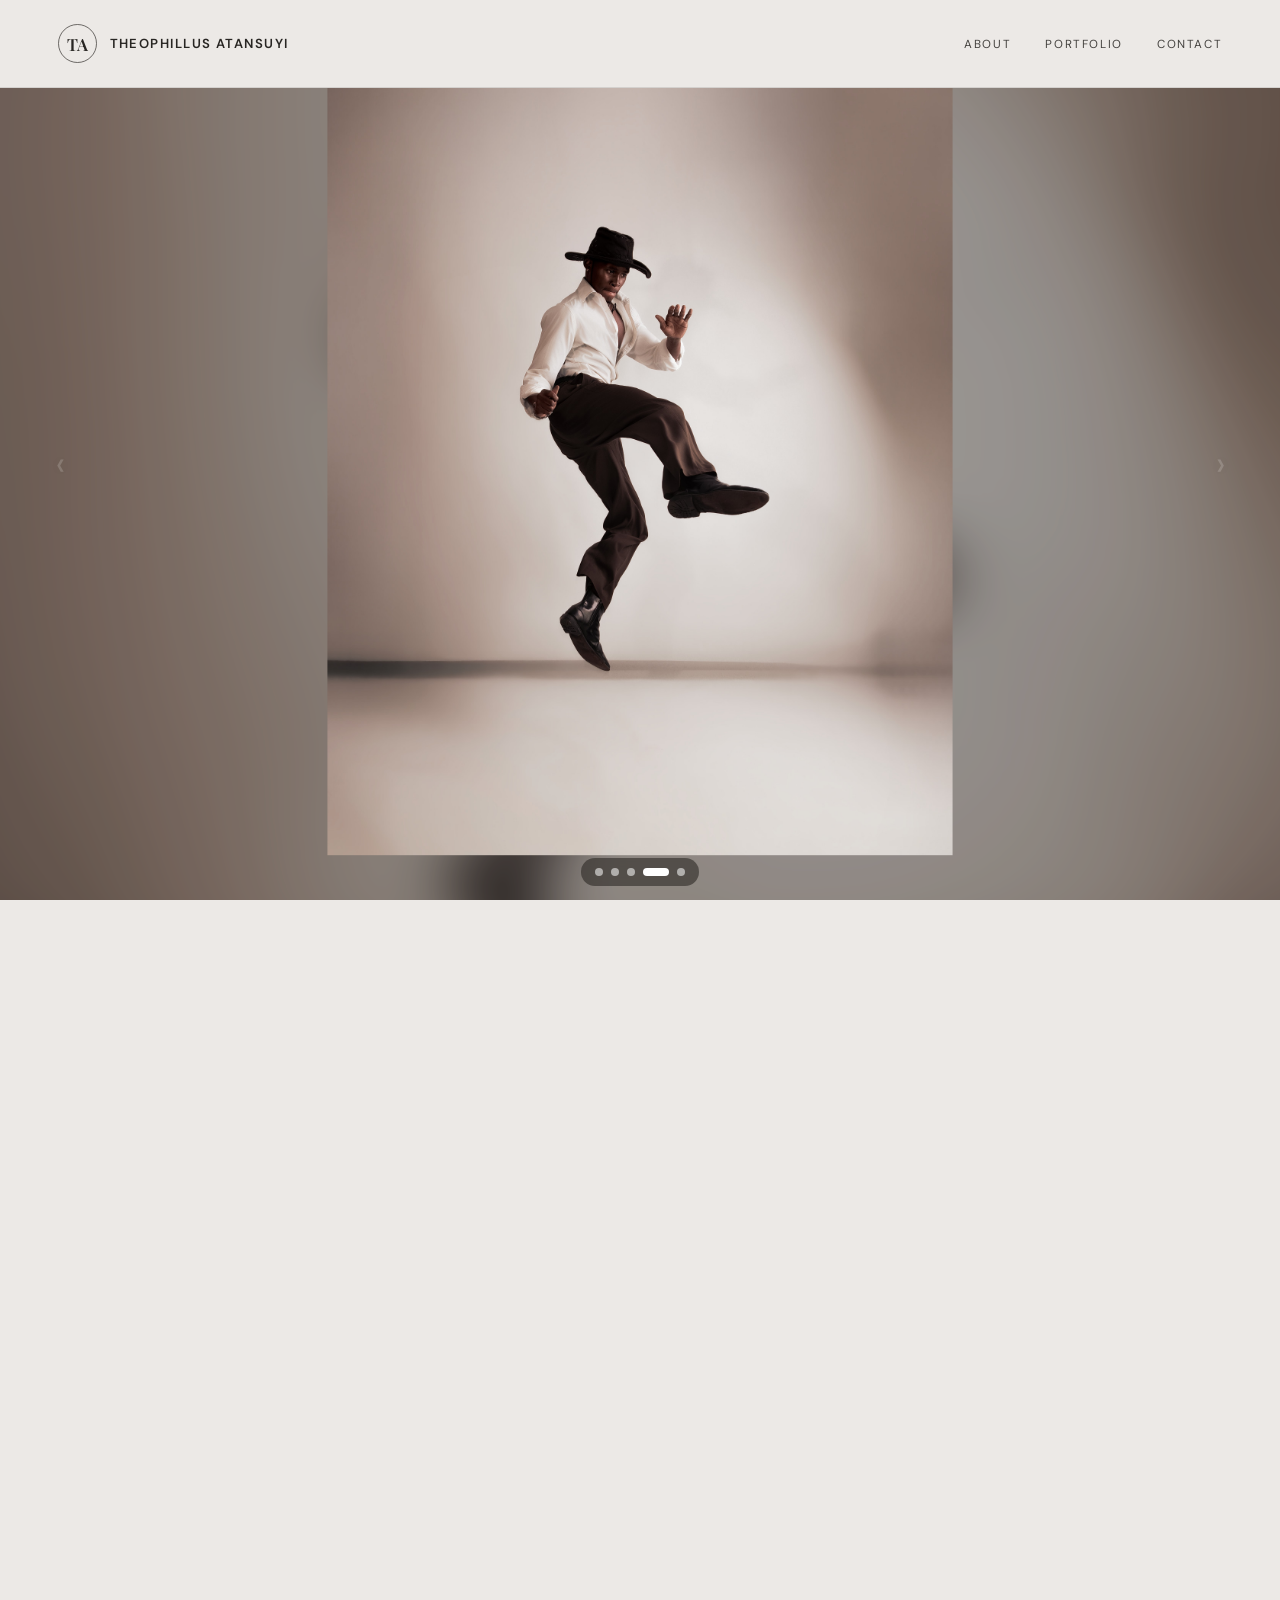
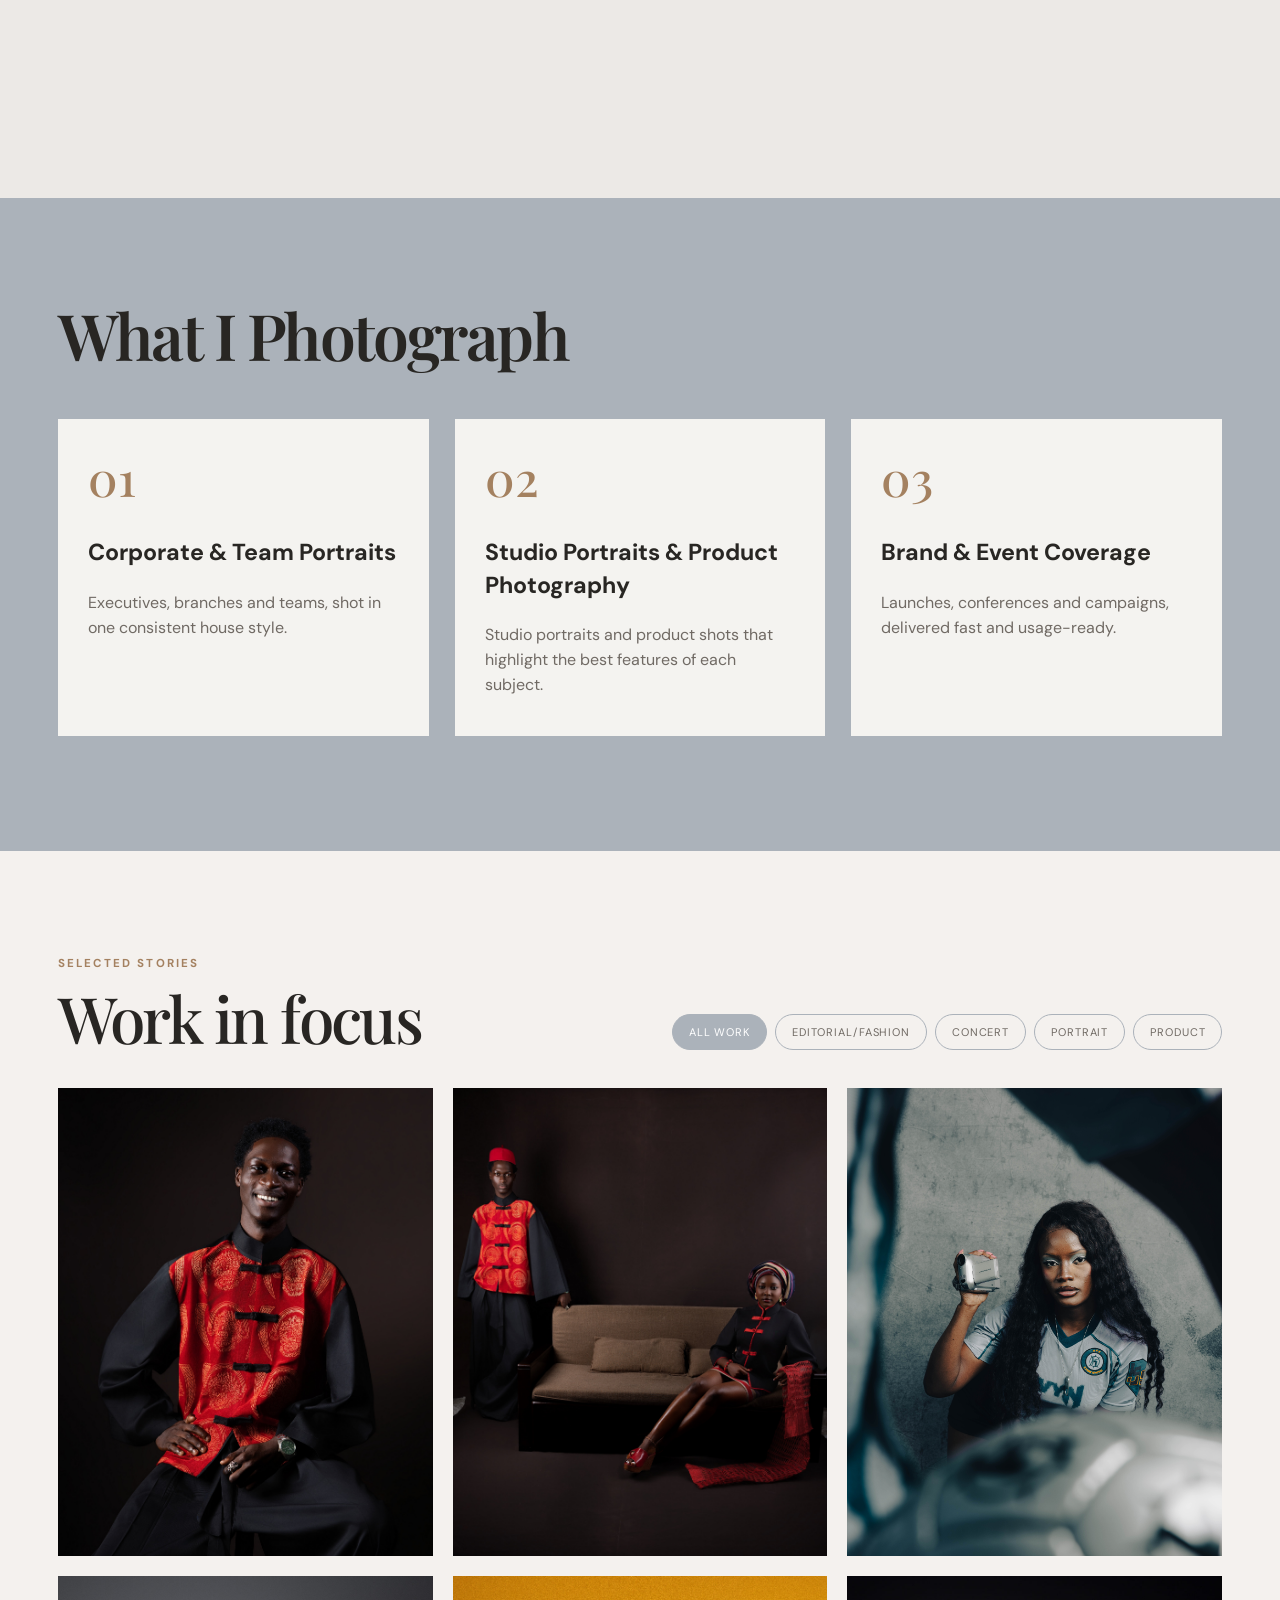
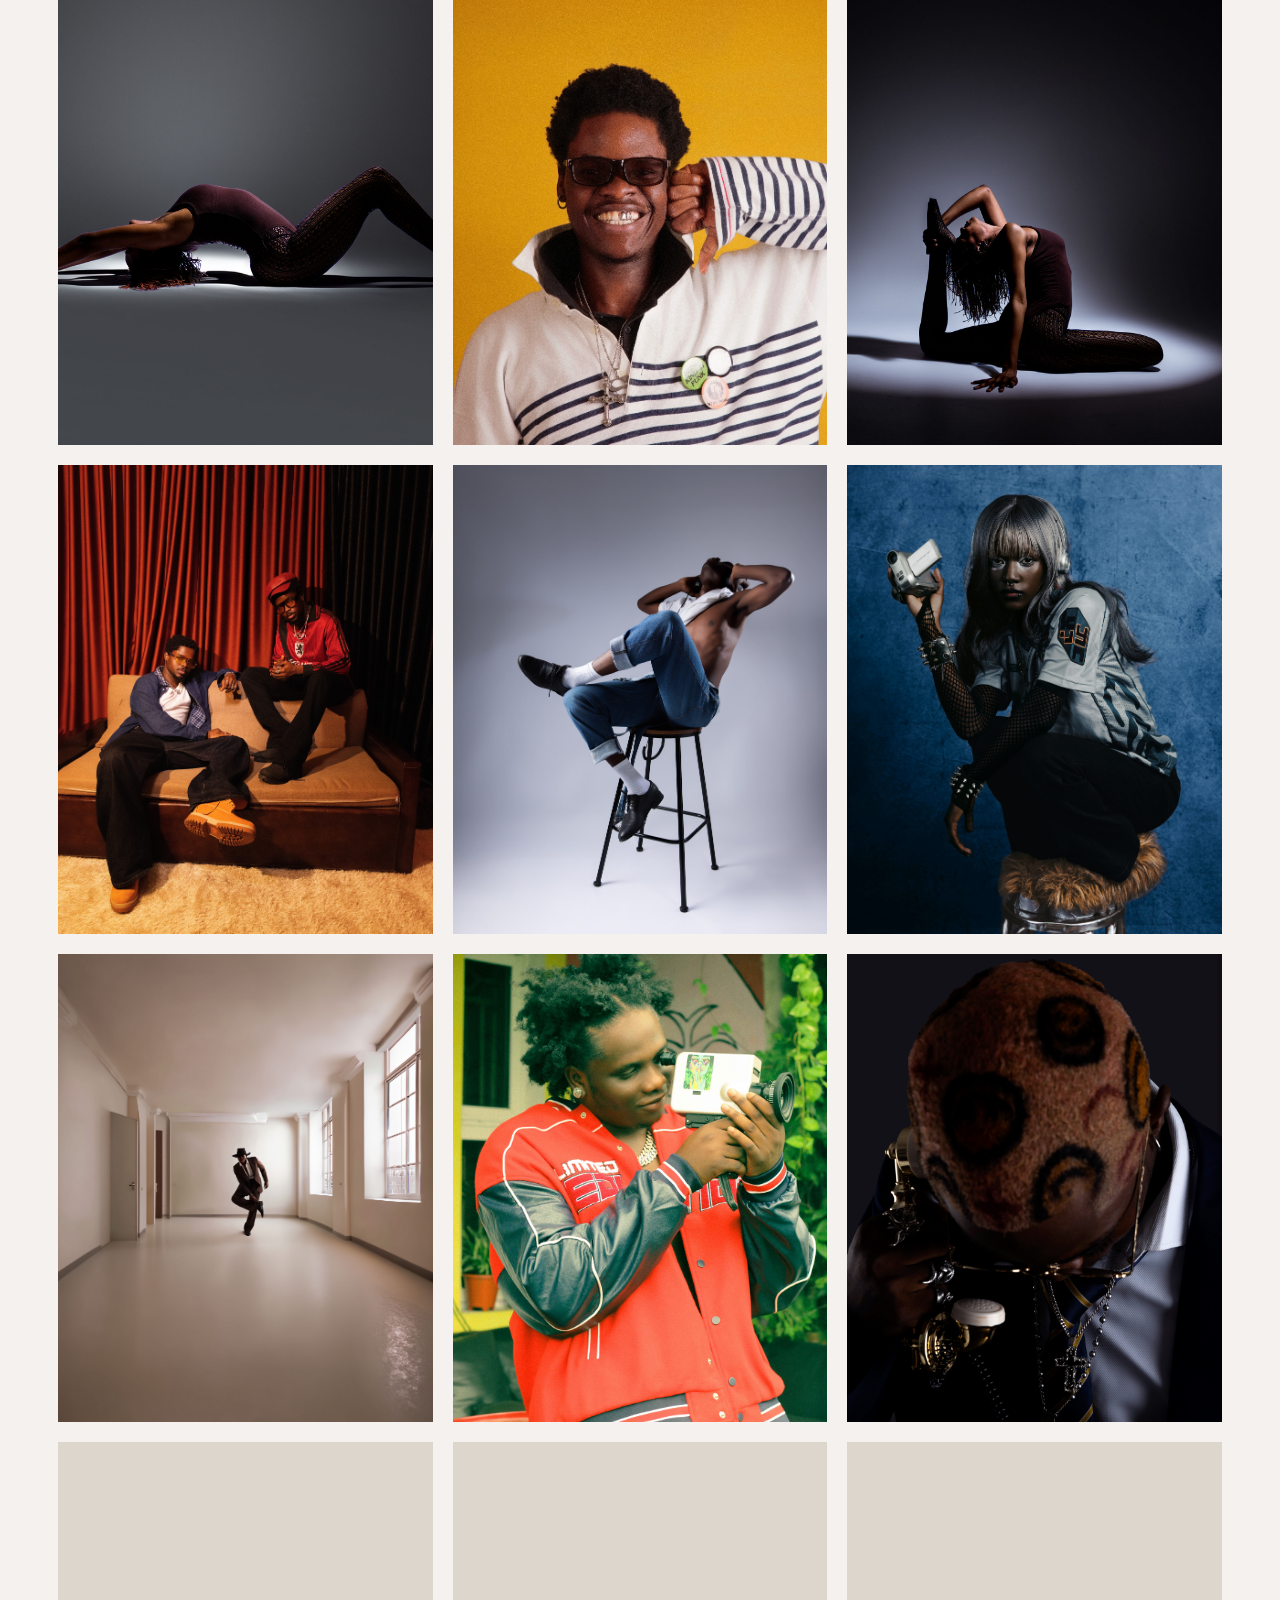
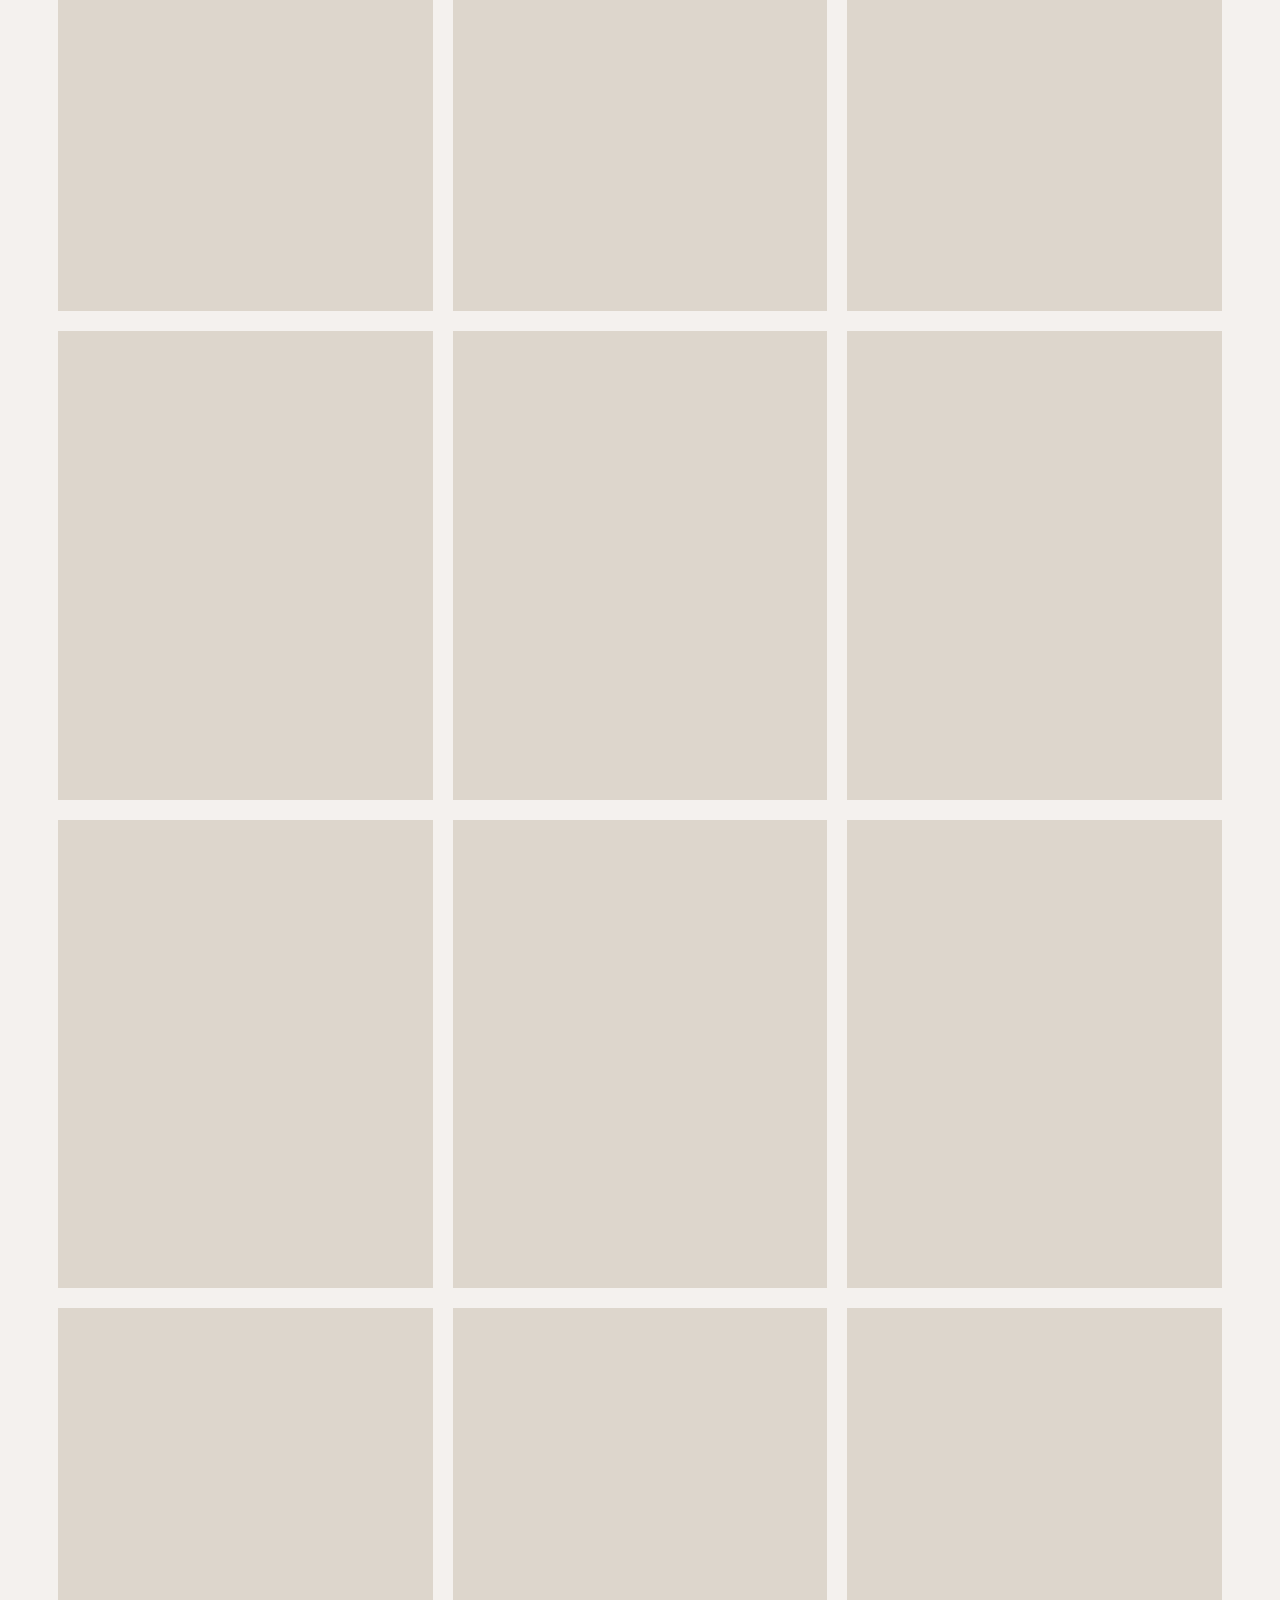
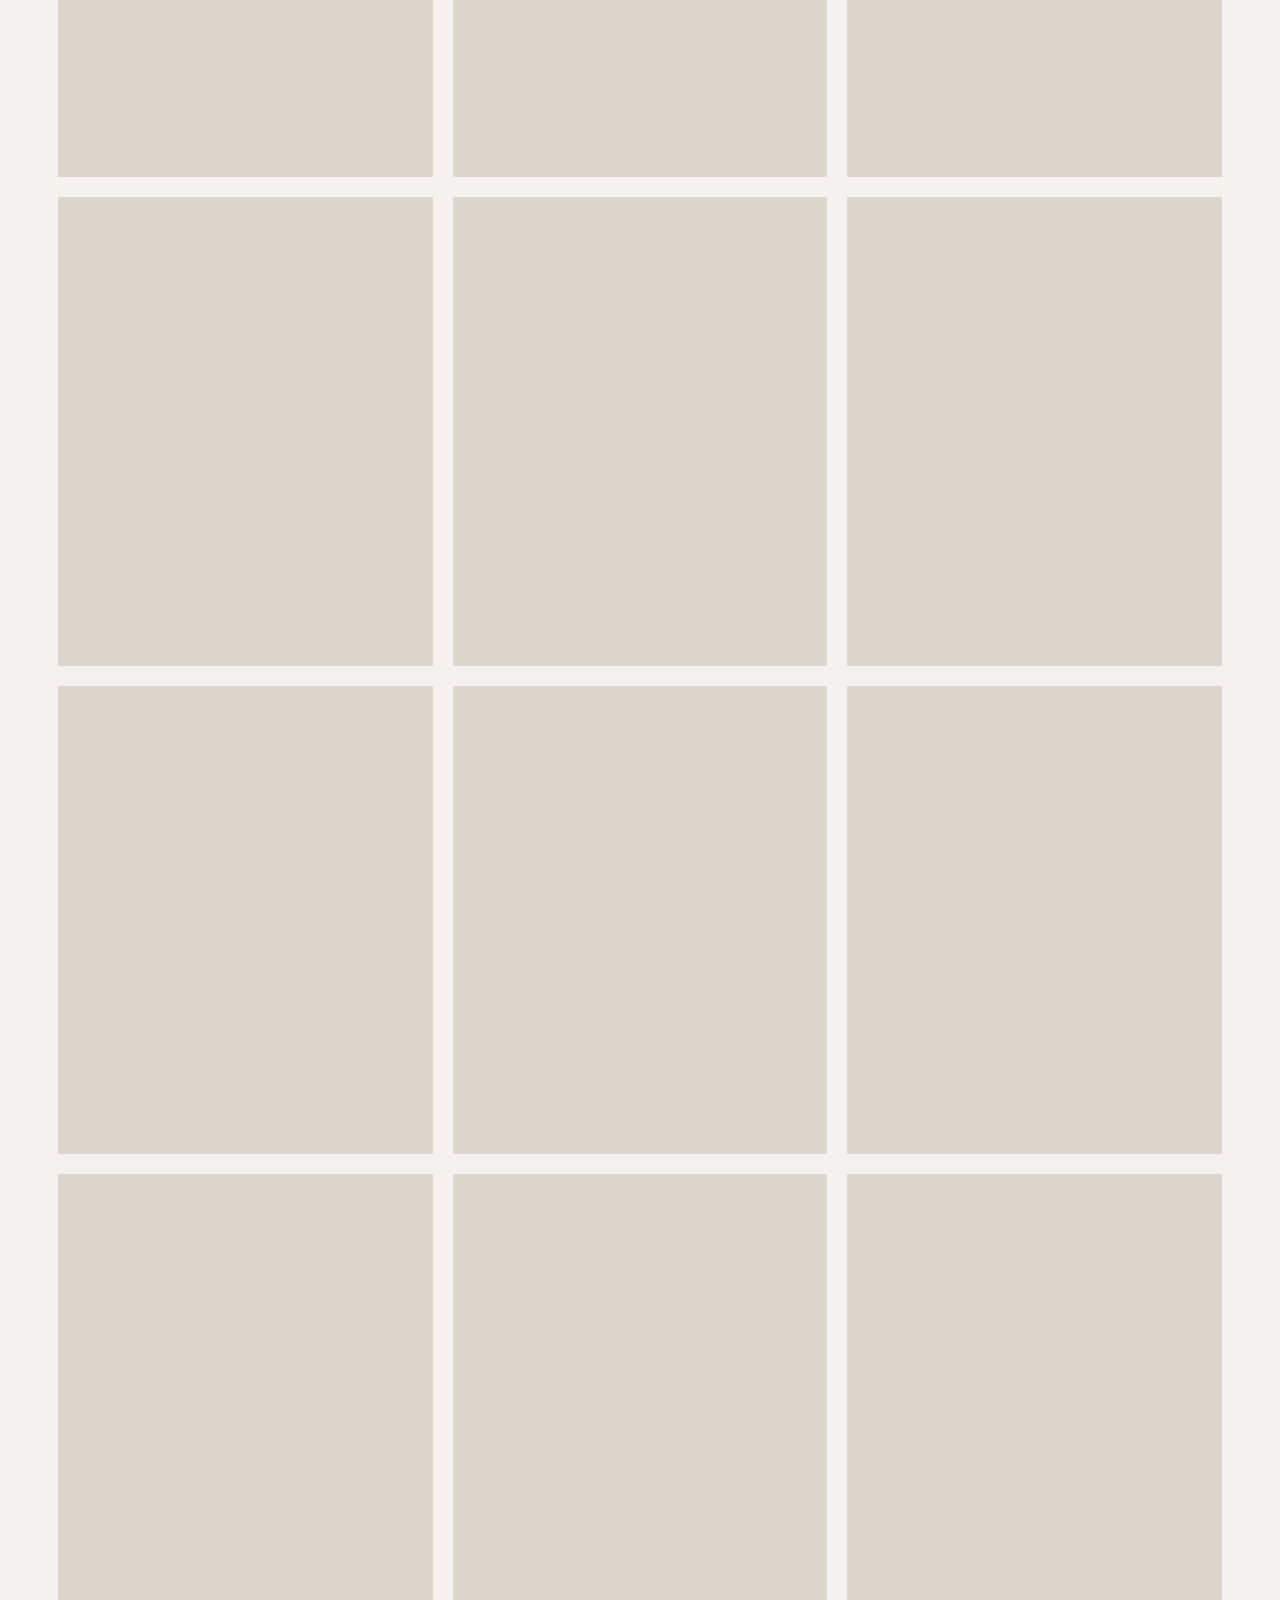
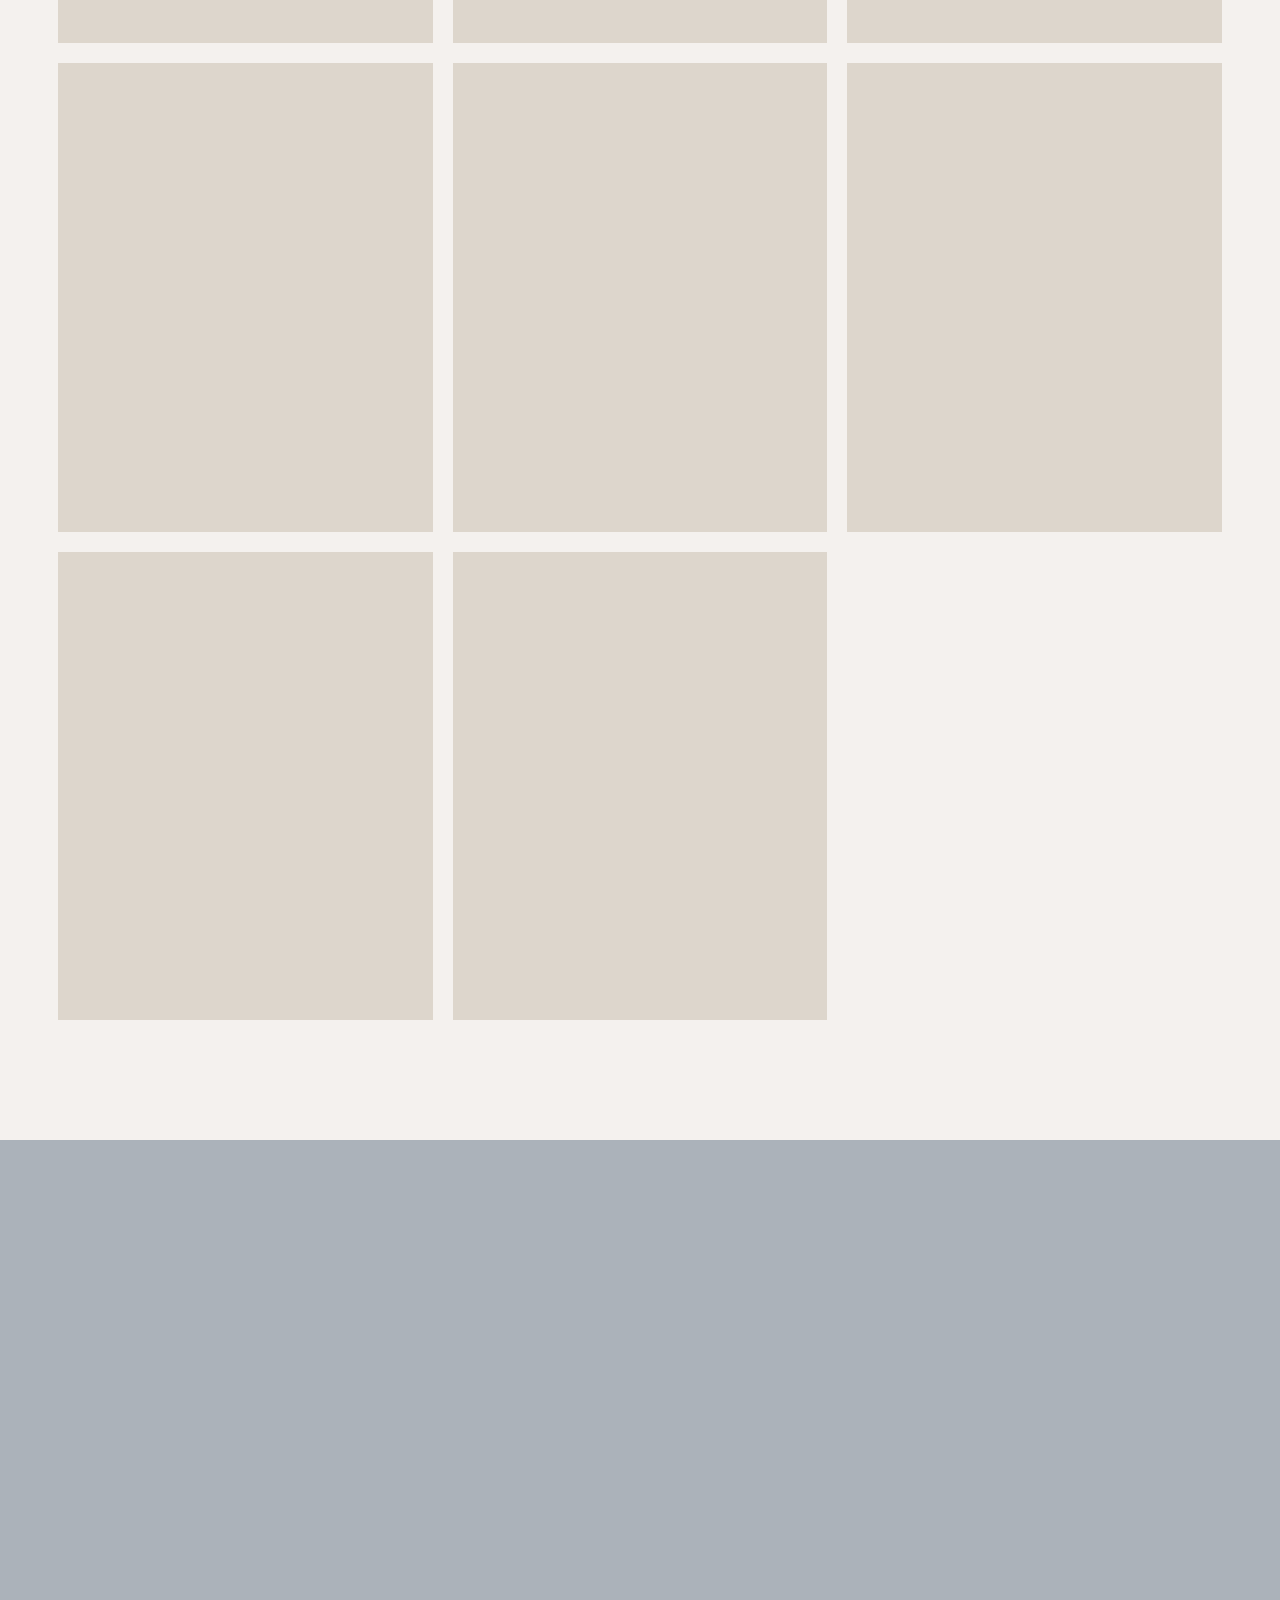
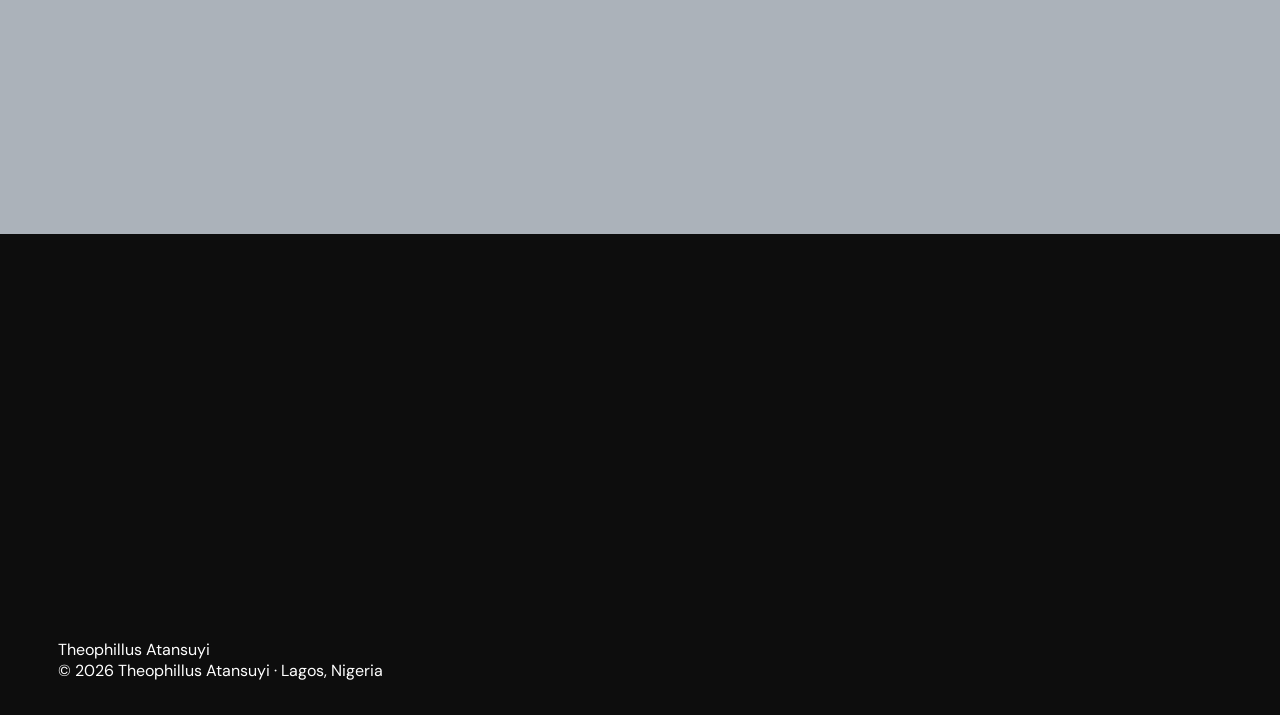
==== index.html @ 1bb4eaa0 "Fix editorial8 extension case" ====
<!doctype html>

<html lang="en">

<head>
  <meta charset="utf-8">
  <meta name="viewport" content="width=device-width, initial-scale=1">
  <meta name="theme-color" content="#ece9e6">
  <meta
    name="description"
    content="Portrait, editorial and commercial photography by Theophillus Atansuyi, based in Lagos, Nigeria."
  >

  <title>Theophillus Atansuyi — Photographer & Visual Storyteller</title>

  <link rel="preload" as="image" href="./images/profile2.jpeg" fetchpriority="high">

  <link rel="preconnect" href="https://fonts.googleapis.com">
  <link rel="preconnect" href="https://fonts.gstatic.com" crossorigin>

  <link
    href="https://fonts.googleapis.com/css2?family=DM+Sans:wght@400;500;600;700&family=Playfair+Display:ital,wght@0,500;0,600;0,700;1,500;1,600&display=swap"
    rel="stylesheet"
  >

  <style>
    :root {
      --paper: #ece9e6;
      --paper-2: #f4f1ee;
      --ink: #282623;
      --muted: #706a64;
      --taupe: #a48160;
      --slate: #abb2ba;
      --slate-soft: #d9dce0;
      --line: #d3cbc3;
      --white: #fffdfa;
      --serif: 'Playfair Display', Georgia, serif;
      --sans: 'DM Sans', Arial, sans-serif;
      --wide: 1320px;
      --ease: cubic-bezier(0.2, 0.7, 0.2, 1);
      --dots-space: 58px;
    }

    * {
      box-sizing: border-box;
    }

    html {
      scroll-behavior: smooth;
      scroll-padding-top: 88px;
      overflow-x: hidden;
    }

    body {
      margin: 0;
      background: var(--paper);
      color: var(--ink);
      font-family: var(--sans);
      -webkit-font-smoothing: antialiased;
      overflow-x: hidden;
      width: 100%;
      max-width: 100%;
    }

    main,
    header,
    footer,
    section {
      max-width: 100%;
    }

    body.modal-open {
      overflow: hidden;
    }

    ::selection {
      background: var(--slate);
      color: var(--ink);
    }

    a {
      color: inherit;
      text-decoration: none;
    }

    button {
      font: inherit;
    }

    .wrap {
      width: min(var(--wide), calc(100% - 9vw));
      max-width: 100%;
      margin: auto;
    }

    .eyebrow {
      font-size: 0.72rem;
      letter-spacing: 0.19em;
      text-transform: uppercase;
      font-weight: 700;
      color: var(--taupe);
    }

    /* =========================================================
       SCROLL PROGRESS BAR
    ========================================================= */

    .progress {
      position: fixed;
      top: 0;
      left: 0;
      height: 3px;
      width: 100%;
      background: linear-gradient(90deg, var(--taupe), var(--slate));
      transform: scaleX(0);
      transform-origin: left;
      z-index: 30;
      pointer-events: none;
    }

    /* =========================================================
       HEADER
    ========================================================= */

    .topbar {
      height: 88px;
      display: flex;
      align-items: center;
      justify-content: space-between;
      border-bottom: 1px solid rgba(40, 38, 35, 0.12);
      position: fixed;
      z-index: 20;
      top: 0;
      left: 0;
      width: 100%;
      padding: 0 4.5vw;
      color: var(--ink);
      background: rgba(236, 233, 230, 0.97);
      backdrop-filter: blur(12px);
      animation: dropIn 0.9s var(--ease) backwards;
      transition: box-shadow 0.35s;
    }

    .topbar.scrolled {
      box-shadow: 0 8px 30px rgba(40, 38, 35, 0.08);
    }

    @keyframes dropIn {
      from {
        transform: translateY(-100%);
        opacity: 0;
      }
    }

    .brand {
      display: flex;
      align-items: center;
      gap: 13px;
      font-size: 0.82rem;
      letter-spacing: 0.11em;
      text-transform: uppercase;
      font-weight: 600;
    }

    .brand-mark {
      height: 39px;
      width: 39px;
      border: 1px solid rgba(40, 38, 35, 0.65);
      border-radius: 50%;
      display: grid;
      place-items: center;
      font-family: var(--serif);
      font-size: 1.05rem;
      letter-spacing: -0.05em;
      transition:
        background 0.3s,
        color 0.3s,
        transform 0.5s var(--ease);
    }

    .brand:hover .brand-mark {
      background: var(--ink);
      color: var(--paper);
      transform: rotate(360deg);
    }

    .nav {
      display: flex;
      gap: 34px;
      align-items: center;
      font-size: 0.73rem;
      letter-spacing: 0.14em;
      text-transform: uppercase;
    }

    .nav a {
      opacity: 0.86;
      transition: opacity 0.2s;
      position: relative;
    }

    .nav a::after {
      content: "";
      position: absolute;
      left: 0;
      right: 0;
      bottom: -6px;
      height: 1px;
      background: var(--taupe);
      transform: scaleX(0);
      transform-origin: left;
      transition: transform 0.35s var(--ease);
    }

    .nav a:hover {
      opacity: 1;
    }

    .nav a:hover::after {
      transform: scaleX(1);
    }

    .menu {
      display: none;
      background: none;
      border: 0;
      color: inherit;
      font-size: 1.5rem;
      cursor: pointer;
    }

    main {
      padding-top: 88px;
    }

    /* =========================================================
       HERO / SLIDESHOW
    ========================================================= */

    .hero {
      height: calc(100svh - 88px);
      min-height: 440px;
      position: relative;
      color: var(--ink);
      background: #262220;
      display: flex;
      flex-direction: column;
      overflow: hidden;
      animation: heroIn 1.4s ease backwards;
    }

    @keyframes heroIn {
      from {
        opacity: 0;
      }
    }

    .slides {
      position: relative;
      flex: 1;
      min-height: 0;
      background: #262220;
      overflow: hidden;
    }

    .slide {
      position: absolute;
      inset: 0;
      opacity: 0;
      visibility: hidden;
      transition:
        opacity 0.85s ease,
        visibility 0.85s ease;
      overflow: hidden;
      background: #262220;
    }

    .slide::before {
      content: "";
      position: absolute;
      inset: -40px;
      background-image: var(--slide-background);
      background-size: cover;
      background-position: center;
      filter: blur(30px) saturate(1.1);
      transform: scale(1.12);
      opacity: 0.7;
      z-index: 0;
    }

    .slide::after {
      content: "";
      position: absolute;
      inset: 0;
      background: rgba(20, 17, 15, 0.12);
      z-index: 1;
      pointer-events: none;
    }

    .slide.is-active {
      opacity: 1;
      visibility: visible;
    }

    .slide img {
      position: absolute;
      z-index: 2;
      top: 0;
      left: 0;
      width: 100%;
      height: calc(100% - var(--dots-space));
      object-fit: contain;
      object-position: center;
      display: block;
      transform: scale(1);
      transition: transform 8s ease-out;
    }

    .slide.is-active img {
      transform: scale(1.035);
    }

    /* =========================================================
       SLIDESHOW CONTROLS
    ========================================================= */

    .slider-controls {
      position: absolute;
      inset: 0;
      height: auto;
      flex: auto;
      display: block;
      background: transparent;
      border: 0;
      pointer-events: none;
      z-index: 5;
    }

    .slider-arrow {
      position: absolute;
      top: calc(50% - (var(--dots-space) / 2));
      transform: translateY(-50%);
      width: 56px;
      height: 56px;
      border: 0;
      border-radius: 50%;
      background: transparent;
      color: #fff;
      font-size: 2.2rem;
      line-height: 1;
      display: grid;
      place-items: center;
      cursor: pointer;
      pointer-events: auto;
      opacity: 0.16;
      text-shadow: 0 0 14px rgba(0, 0, 0, 0.45);
      transition:
        opacity 0.3s,
        background 0.3s,
        transform 0.3s;
    }

    .hero:hover .slider-arrow {
      opacity: 0.3;
    }

    .slider-arrow:hover,
    .slider-arrow:focus-visible {
      opacity: 0.95;
      background: rgba(35, 31, 29, 0.28);
    }

    .slider-arrow:active {
      transform: translateY(-50%) scale(0.92);
    }

    .slider-arrow[data-direction="prev"] {
      left: clamp(10px, 2.5vw, 36px);
    }

    .slider-arrow[data-direction="next"] {
      right: clamp(10px, 2.5vw, 36px);
    }

    @media (hover: none) {
      .slider-arrow {
        opacity: 0.22;
      }
    }

    .slide-dots {
      position: absolute;
      left: 50%;
      bottom: 14px;
      transform: translateX(-50%);
      display: flex;
      align-items: center;
      gap: 8px;
      pointer-events: auto;
      padding: 10px 14px;
      border-radius: 99px;
      background: rgba(35, 31, 29, 0.55);
      backdrop-filter: blur(6px);
    }

    .slide-dot {
      width: 8px;
      height: 8px;
      border: 0;
      border-radius: 50%;
      padding: 0;
      background: rgba(255, 255, 255, 0.55);
      cursor: pointer;
      transition:
        width 0.35s var(--ease),
        background 0.25s;
    }

    .slide-dot:hover {
      background: rgba(255, 255, 255, 0.9);
    }

    .slide-dot[aria-current="true"] {
      width: 26px;
      border-radius: 9px;
      background: #fff;
    }

    .slide-count {
      display: none;
    }

    /* =========================================================
       BUTTONS
    ========================================================= */

    .button {
      display: inline-flex;
      align-items: center;
      gap: 22px;
      border: 1px solid currentColor;
      background: transparent;
      color: inherit;
      cursor: pointer;
      padding: 15px 20px;
      text-transform: uppercase;
      font-size: 0.7rem;
      letter-spacing: 0.16em;
      transition:
        background 0.25s,
        color 0.25s,
        gap 0.35s var(--ease);
    }

    .button.solid {
      background: var(--white);
      color: var(--ink);
      border-color: var(--ink);
      font-weight: 700;
      letter-spacing: 0.2em;
      gap: 0;
      padding: 20px 56px;
    }

    .button.solid:hover {
      background: var(--slate);
      color: var(--white);
      border-color: var(--ink);
    }

    /* =========================================================
       ABOUT
    ========================================================= */

    .intro {
      padding: 110px 0 120px;
      display: grid;
      grid-template-columns: minmax(0, 1fr) minmax(0, 1fr);
      gap: clamp(40px, 9vw, 150px);
      align-items: center;
    }

    .intro > div:first-child img {
      display: block;
      width: 100%;
      aspect-ratio: 19 / 20;
      object-fit: cover;
      object-position: center 25%;
    }

    .intro-copy {
      padding: 0;
    }

    .intro .intro-title {
      font: 500 clamp(3rem, 5vw, 4.5rem) / 1 var(--serif);
      letter-spacing: -0.035em;
      margin: 0 0 clamp(40px, 6vw, 80px);
    }

    .intro .intro-title span {
      display: block;
      font-size: 0.52em;
      letter-spacing: -0.02em;
      margin-top: 0.25em;
    }

    .intro-copy p {
      font-size: 1rem;
      line-height: 1.95;
      color: #4a4642;
      margin: 0 0 30px;
      max-width: 620px;
    }

    .intro .button.solid {
      margin-top: 28px;
    }

    /* =========================================================
       WHAT I PHOTOGRAPH
    ========================================================= */

    .what-band {
      background: var(--slate);
      padding: 105px 0 115px;
    }

    .what h2 {
      font: 600 clamp(2.8rem, 5vw, 4.4rem) / 1 var(--serif);
      letter-spacing: -0.04em;
      margin: 0 0 52px;
    }

    .service-cards {
      display: grid;
      grid-template-columns: repeat(3, 1fr);
      gap: 26px;
    }

    .service-card {
      background: #f4f3f0;
      padding: 34px 30px 38px;
      min-height: 300px;
      position: relative;
      overflow: hidden;
      transition:
        box-shadow 0.4s,
        opacity 0.9s ease,
        transform 0.9s var(--ease);
    }

    .service-card::after {
      content: "";
      position: absolute;
      left: 0;
      right: 0;
      bottom: 0;
      height: 3px;
      background: var(--slate);
      transform: scaleX(0);
      transform-origin: left;
      transition: transform 0.5s var(--ease);
    }

    .service-card:hover::after {
      transform: scaleX(1);
    }

    .service-card.settled:hover {
      transform: translateY(-8px);
      box-shadow: 0 22px 40px rgba(40, 38, 35, 0.14);
    }

    .service-card .number {
      font: 500 3rem / 1 var(--serif);
      color: var(--taupe);
      display: inline-block;
      transform: translateX(-16px);
      opacity: 0;
      transition:
        transform 0.8s var(--ease) 0.25s,
        opacity 0.8s ease 0.25s;
    }

    .service-card.in .number {
      transform: none;
      opacity: 1;
    }

    .service-card h3 {
      font-size: 1.45rem;
      line-height: 1.4;
      margin: 34px 0 22px;
    }

    .service-card p {
      font-size: 1rem;
      line-height: 1.55;
      color: var(--muted);
      margin: 0;
    }

    /* =========================================================
       PORTFOLIO
    ========================================================= */

    .portfolio {
      padding: 105px 0 120px;
      background: var(--paper-2);
    }

    .section-head {
      display: flex;
      align-items: end;
      justify-content: space-between;
      margin-bottom: 38px;
    }

    .section-head h2 {
      font: 500 clamp(2.6rem, 5vw, 5rem) / 1 var(--serif);
      letter-spacing: -0.04em;
      margin: 15px 0 0;
    }

    .filters {
      display: flex;
      gap: 8px;
      flex-wrap: wrap;
      justify-content: flex-end;
    }

    .filter {
      border: 1px solid var(--slate);
      background: transparent;
      color: var(--muted);
      border-radius: 99px;
      padding: 10px 16px;
      font-size: 0.69rem;
      letter-spacing: 0.08em;
      text-transform: uppercase;
      cursor: pointer;
      transition: 0.2s;
    }

    .filter:hover,
    .filter.active {
      background: var(--slate);
      border-color: var(--slate);
      color: white;
    }

    /* 3-column masonry wall */

    .gallery {
      display: grid;
      grid-template-columns: repeat(3, 1fr);
      gap: 20px;
    }

    .gallery-item {
      position: relative;
      display: block;
      overflow: hidden;
      background: #ddd6cc;
      cursor: pointer;
      aspect-ratio: 4 / 5;
    }

    .gallery-item img {
      position: absolute;
      inset: 0;
      width: 100%;
      height: 100%;
      object-fit: cover;
      object-position: center;
      display: block;
      background: #ddd6cc;
      transition: transform 0.7s var(--ease);
    }

    .gallery-item img.is-broken {
      display: none;
    }

    .gallery-item:hover img {
      transform: scale(1.04);
    }

    /* Hover overlay */

    .gallery-item__overlay {
      position: absolute;
      inset: 0;
      display: grid;
      place-items: center;
      background: rgba(20, 17, 15, 0.5);
      color: #fff;
      font-size: 0.7rem;
      letter-spacing: 0.22em;
      text-transform: uppercase;
      font-weight: 600;
      text-align: center;
      padding: 20px;
      opacity: 0;
      transition: opacity 0.35s var(--ease);
      pointer-events: none;
      z-index: 2;
    }

    .gallery-item__overlay span {
      display: inline-flex;
      align-items: center;
      gap: 12px;
      padding: 14px 24px;
      border: 1px solid rgba(255, 255, 255, 0.8);
      border-radius: 99px;
      backdrop-filter: blur(6px);
      background: rgba(255, 255, 255, 0.08);
      line-height: 1;
    }

    .gallery-item__overlay svg {
      width: 15px;
      height: 15px;
      flex: none;
    }

    .gallery-item:hover .gallery-item__overlay,
    .gallery-item:focus-visible .gallery-item__overlay {
      opacity: 1;
    }

    /* =========================================================
       LIGHTBOX
    ========================================================= */

    .lightbox {
      position: fixed;
      inset: 0;
      z-index: 200;
      background: rgba(12, 10, 9, 0.96);
      display: flex;
      align-items: center;
      justify-content: center;
      padding: 40px 20px;
      opacity: 0;
      visibility: hidden;
      transition:
        opacity 0.3s ease,
        visibility 0.3s;
    }

    .lightbox.open {
      opacity: 1;
      visibility: visible;
    }

    .lightbox__stage {
      position: relative;
      width: 100%;
      height: 100%;
      display: flex;
      align-items: center;
      justify-content: center;
    }

    .lightbox__img {
      max-width: min(1100px, 100%);
      max-height: 100%;
      width: auto;
      height: auto;
      object-fit: contain;
      display: block;
      box-shadow: 0 20px 60px rgba(0, 0, 0, 0.5);
      transform: scale(0.98);
      opacity: 0.001;
      transition:
        opacity 0.35s ease,
        transform 0.45s var(--ease);
      user-select: none;
      -webkit-user-drag: none;
    }

    .lightbox.open .lightbox__img.is-loaded {
      opacity: 1;
      transform: scale(1);
    }

    .lightbox__close {
      position: absolute;
      top: 22px;
      right: 22px;
      width: 44px;
      height: 44px;
      border: 0;
      background: transparent;
      color: #fff;
      display: grid;
      place-items: center;
      cursor: pointer;
      opacity: 0.7;
      transition: opacity 0.25s, transform 0.35s var(--ease);
      z-index: 3;
    }

    .lightbox__close:hover,
    .lightbox__close:focus-visible {
      opacity: 1;
      transform: rotate(90deg);
    }

    .lightbox__close svg {
      width: 26px;
      height: 26px;
    }

    .lightbox__nav {
      position: absolute;
      top: 50%;
      transform: translateY(-50%);
      width: 56px;
      height: 56px;
      border: 0;
      background: transparent;
      color: #fff;
      display: grid;
      place-items: center;
      cursor: pointer;
      opacity: 0.65;
      transition: opacity 0.25s, transform 0.35s var(--ease);
      z-index: 3;
    }

    .lightbox__nav:hover,
    .lightbox__nav:focus-visible {
      opacity: 1;
    }

    .lightbox__nav[data-nav="prev"] {
      left: clamp(8px, 3vw, 40px);
    }

    .lightbox__nav[data-nav="next"] {
      right: clamp(8px, 3vw, 40px);
    }

    .lightbox__nav svg {
      width: 40px;
      height: 40px;
      stroke-width: 1;
    }

    .lightbox__counter {
      position: absolute;
      bottom: 22px;
      left: 50%;
      transform: translateX(-50%);
      color: rgba(255, 255, 255, 0.75);
      font-size: 0.72rem;
      letter-spacing: 0.22em;
      text-transform: uppercase;
      font-weight: 500;
      pointer-events: none;
    }

    /* =========================================================
       STATEMENT
    ========================================================= */

    .statement {
      padding: 150px 0;
      text-align: center;
      background: var(--slate);
      color: var(--ink);
      overflow: hidden;
    }

    .statement .eyebrow {
      color: #3c434b;
    }

    .statement blockquote {
      font: 500 clamp(2.3rem, 5.5vw, 5.4rem) / 1.12 var(--serif);
      font-style: italic;
      letter-spacing: -0.035em;
      margin: 25px auto 24px;
      max-width: 970px;
    }

    .statement blockquote .w {
      display: inline-block;
      opacity: 0;
      transform: translateY(26px);
      transition:
        opacity 0.7s ease,
        transform 0.8s var(--ease);
      transition-delay: var(--wd, 0s);
    }

    .statement blockquote.in .w {
      opacity: 1;
      transform: none;
    }

    .statement .byline {
      font-size: 0.7rem;
      letter-spacing: 0.16em;
      text-transform: uppercase;
      color: #3c434b;
    }

    /* =========================================================
       PROCESS
    ========================================================= */

    .process {
      padding: 130px 0 145px;
    }

    .process h2 {
      font: 600 clamp(2.6rem, 5vw, 4.7rem) / 1 var(--serif);
      letter-spacing: -0.04em;
      margin: 0 0 75px;
    }

    .steps {
      display: grid;
      grid-template-columns: repeat(4, 1fr);
      gap: 28px;
    }

    .step {
      position: relative;
    }

    .step:not(:last-child)::after {
      content: "";
      position: absolute;
      height: 1px;
      background: var(--line);
      top: 57px;
      left: 139px;
      right: -20px;
      transform: scaleX(0);
      transform-origin: left;
      transition: transform 1s var(--ease) 0.5s;
    }

    .step.in:not(:last-child)::after {
      transform: scaleX(1);
    }

    .step-number {
      width: 94px;
      height: 94px;
      border-radius: 50%;
      background: var(--taupe);
      display: grid;
      place-items: center;
      color: white;
      font: 600 2rem var(--serif);
      margin-bottom: 25px;
      transform: scale(0.5);
      transition: transform 0.8s var(--ease) 0.2s;
    }

    .step.in .step-number {
      transform: scale(1);
    }

    .step h3 {
      font-size: 1.25rem;
      margin: 0 0 11px;
    }

    .step p {
      color: var(--muted);
      line-height: 1.65;
      font-size: 0.95rem;
      max-width: 250px;
      margin: 0;
    }

    /* =========================================================
       FOOTER
    ========================================================= */

    .site-footer {
      background: #0d0d0d;
      color: #fff;
      padding: 100px 0 34px;
    }

    .footer-top {
      display: grid;
      grid-template-columns: 1.1fr 0.9fr;
      gap: clamp(40px, 8vw, 120px);
      align-items: end;
      padding-bottom: 72px;
    }

    .footer-cta h2 {
      font: 600 clamp(2.6rem, 5vw, 4.4rem) / 1.05 var(--serif);
      letter-spacing: -0.04em;
      margin: 0 0 18px;
      color: #fff;
    }

    .footer-cta p {
      font-size: 1.05rem;
      line-height: 1.7;
      color: rgba(255, 255, 255, 0.72);
      max-width: 440px;
      margin: 0 0 34px;
    }

    .footer-reach h3 {
      font-size: 0.72rem;
      letter-spacing: 0.19em;
      text-transform: uppercase;
      font-weight: 700;
      color: rgba(255, 255, 255, 0.6);
      margin: 0 0 20px;
    }

    .social-links {
      display: flex;
      flex-wrap: wrap;
      gap: 12px;
    }

    .social {
      display: inline-flex;
      align-items: center;
      gap: 12px;
      padding: 14px 22px 14px 16px;
      border: 1px solid rgba(255, 255, 255, 0.35);
      border-radius: 99px;
      background: transparent;
      color: #fff;
      font-size: 0.76rem;
      font-weight: 600;
      letter-spacing: 0.1em;
      text-transform: uppercase;
      cursor: pointer;
      transition:
        background 0.25s,
        color 0.25s,
        border-color 0.25s,
        transform 0.35s var(--ease);
    }

    .social svg {
      width: 20px;
      height: 20px;
      flex: none;
    }

    .social:hover,
    .social:focus-visible {
      background: #fff;
      border-color: #fff;
      color: #0d0d0d;
      transform: translateY(-4px);
    }

    /* =========================================================
       WHATSAPP QR CARD
       Sits on its own row below the social pills.
    ========================================================= */

    .qr-card {
      display: flex;
      align-items: center;
      gap: 16px;
      margin-top: 22px;
      padding: 14px 22px 14px 14px;
      border: 1px solid rgba(255, 255, 255, 0.28);
      border-radius: 16px;
      background: rgba(255, 255, 255, 0.04);
      color: #fff;
      width: fit-content;
      max-width: 100%;
      transition:
        background 0.25s,
        border-color 0.25s,
        transform 0.35s var(--ease);
    }

    .qr-card:hover {
      background: rgba(255, 255, 255, 0.09);
      border-color: rgba(255, 255, 255, 0.55);
      transform: translateY(-3px);
    }

    .qr-card img {
      display: block;
      width: 96px;
      height: 96px;
      flex: none;
      background: #fff;
      padding: 6px;
      border-radius: 8px;
      object-fit: contain;
    }

    .qr-card__copy {
      display: flex;
      flex-direction: column;
      gap: 4px;
      line-height: 1.3;
      min-width: 0;
    }

    .qr-card__copy strong {
      font-size: 0.82rem;
      letter-spacing: 0.08em;
      text-transform: uppercase;
      font-weight: 700;
      white-space: nowrap;
    }

    .qr-card__copy span {
      font-size: 0.78rem;
      color: rgba(255, 255, 255, 0.68);
      line-height: 1.4;
    }

    /* =========================================================
       CONTACT POP-UP
    ========================================================= */

    .modal {
      position: fixed;
      inset: 0;
      z-index: 100;
      display: grid;
      place-items: center;
      padding: 20px;
      visibility: hidden;
      opacity: 0;
      transition:
        opacity 0.35s ease,
        visibility 0.35s;
    }

    .modal.open {
      visibility: visible;
      opacity: 1;
    }

    .modal-card {
      position: relative;
      width: min(640px, 100%);
      max-height: calc(100svh - 40px);
      overflow-y: auto;
      background: #fff;
      border-radius: 22px;
      box-shadow: 0 30px 80px rgba(20, 17, 15, 0.35);
      transform: translateY(26px) scale(0.96);
      transition: transform 0.5s var(--ease);
    }

    .modal.open .modal-card {
      transform: none;
    }

    .modal-head {
      display: flex;
      align-items: flex-start;
      justify-content: space-between;
      gap: 20px;
      padding: 28px 30px 22px;
      border-bottom: 1px solid #ebe8e4;
    }

    .modal-head h2 {
      font: 600 1.6rem / 1.2 var(--serif);
      letter-spacing: -0.02em;
      margin: 0 0 6px;
    }

    .modal-head p {
      margin: 0;
      color: var(--muted);
      font-size: 0.98rem;
      line-height: 1.5;
    }

    .modal-close {
      flex: none;
      width: 36px;
      height: 36px;
      border: 0;
      border-radius: 50%;
      background: transparent;
      color: #7b838c;
      display: grid;
      place-items: center;
      cursor: pointer;
      transition:
        background 0.25s,
        color 0.25s,
        transform 0.4s var(--ease);
    }

    .modal-close:hover,
    .modal-close:focus-visible {
      background: var(--slate-soft);
      color: var(--ink);
      transform: rotate(90deg);
    }

    .modal-close svg {
      width: 20px;
      height: 20px;
    }

    .contact-form {
      padding: 26px 30px 28px;
      display: grid;
      gap: 20px;
    }

    .field-row {
      display: grid;
      grid-template-columns: 1fr 1fr;
      gap: 16px;
    }

    .field label {
      display: block;
      font-weight: 600;
      font-size: 0.92rem;
      margin-bottom: 10px;
    }

    .field input,
    .field select,
    .field textarea {
      width: 100%;
      font: inherit;
      font-size: 1rem;
      color: var(--ink);
      background: #fff;
      border: 1px solid #dcd8d3;
      border-radius: 14px;
      padding: 15px 18px;
      outline: 0;
      transition:
        border-color 0.2s,
        box-shadow 0.2s;
    }

    .field textarea {
      min-height: 130px;
      resize: vertical;
      line-height: 1.5;
    }

    .field select {
      appearance: none;
      padding-right: 46px;
      background-image: url("data:image/svg+xml,%3Csvg xmlns='http://www.w3.org/2000/svg' width='16' height='16' viewBox='0 0 24 24' fill='none' stroke='%23282623' stroke-width='2.4' stroke-linecap='round' stroke-linejoin='round'%3E%3Cpath d='m6 9 6 6 6-6'/%3E%3C/svg%3E");
      background-repeat: no-repeat;
      background-position: right 18px center;
    }

    .field input::placeholder,
    .field textarea::placeholder {
      color: #9aa1a9;
    }

    .field input:focus,
    .field select:focus,
    .field textarea:focus {
      border-color: var(--slate);
      box-shadow: 0 0 0 4px rgba(133, 131, 130, 0.16);
    }

    .send {
      width: 100%;
      display: flex;
      align-items: center;
      justify-content: center;
      gap: 12px;
      border: 0;
      border-radius: 14px;
      padding: 17px 20px;
      background: var(--slate);
      color: #fff;
      font-size: 1rem;
      font-weight: 600;
      cursor: pointer;
      transition:
        background 0.25s,
        transform 0.25s;
    }

    .send:hover {
      background: var(--ink);
    }

    .send:active {
      transform: scale(0.99);
    }

    .send:disabled {
      opacity: 0.7;
      cursor: progress;
    }

    .send svg {
      width: 19px;
      height: 19px;
    }

    .form-status {
      margin: -6px 0 0;
      font-size: 0.9rem;
      line-height: 1.5;
      color: #a3392f;
    }

    .form-status:empty {
      display: none;
    }

    .form-note {
      margin: 0;
      text-align: center;
      font-size: 0.85rem;
      color: #8a9098;
    }

    .honey {
      position: absolute;
      left: -9999px;
      width: 0;
      height: 0;
      overflow: hidden;
      opacity: 0;
    }

    .modal-success {
      display: none;
      padding: 54px 30px 48px;
      text-align: center;
    }

    .modal.sent .contact-form {
      display: none;
    }

    .modal.sent .modal-success {
      display: block;
    }

    .modal-success svg {
      width: 62px;
      height: 62px;
      color: var(--slate);
    }

    .modal-success h3 {
      font: 600 1.8rem var(--serif);
      margin: 18px 0 10px;
    }

    .modal-success p {
      color: var(--muted);
      line-height: 1.6;
      margin: 0 auto 28px;
      max-width: 380px;
    }

    .modal-success .button.solid {
      padding: 17px 44px;
    }

    /* =========================================================
       SCROLL ANIMATIONS
    ========================================================= */

    [data-anim] {
      opacity: 0;
      transition:
        opacity 0.9s ease,
        transform 0.9s var(--ease);
      transition-delay: var(--d, 0s);
    }

    [data-anim="up"] {
      transform: translateY(56px);
    }

    [data-anim="left"] {
      transform: translateX(-70px);
    }

    [data-anim="right"] {
      transform: translateX(70px);
    }

    [data-anim="zoom"] {
      transform: scale(0.82) translateY(30px);
    }

    [data-anim="words"] {
      opacity: 1;
    }

    [data-anim].in {
      opacity: 1;
      transform: none;
    }

    [data-anim].settled {
      transition-delay: 0s;
      transition-duration: 0.35s;
    }

    /* =========================================================
       TABLET
    ========================================================= */

    @media (max-width: 850px) {
      .wrap {
        width: calc(100% - 48px);
      }

      .topbar {
        height: 74px;
        padding: 0 24px;
      }

      main {
        padding-top: 74px;
      }

      .hero {
        height: calc(100svh - 74px);
      }

      html {
        scroll-padding-top: 74px;
      }

      .nav {
        gap: 17px;
      }

      .nav a {
        font-size: 0.66rem;
      }

      .intro {
        gap: 40px;
      }

      .gallery {
        gap: 16px;
      }

      .step:not(:last-child)::after {
        left: 112px;
        right: -12px;
      }

      .service-card {
        padding: 28px 24px;
      }

      .footer-top {
        grid-template-columns: 1fr;
        gap: 48px;
      }
    }

    /* =========================================================
       MOBILE
    ========================================================= */

    @media (max-width: 640px) {
      :root {
        --dots-space: 48px;
      }

      .topbar {
        height: 68px;
      }

      .brand {
        font-size: 0.68rem;
      }

      .brand-mark {
        height: 34px;
        width: 34px;
      }

      main {
        padding-top: 68px;
      }

      .hero {
        height: calc(100svh - 68px);
        min-height: 400px;
      }

      html {
        scroll-padding-top: 68px;
      }

      .menu {
        display: block;
      }

      .nav {
        display: none;
        position: absolute;
        top: 68px;
        left: 0;
        right: 0;
        background: var(--ink);
        color: white;
        padding: 22px 24px 28px;
        flex-direction: column;
        align-items: flex-start;
        gap: 22px;
      }

      .nav.open {
        display: flex;
      }

      .slider-arrow {
        width: 44px;
        height: 44px;
        font-size: 1.8rem;
      }

      .slide-dots {
        bottom: 9px;
        gap: 7px;
        padding: 9px 11px;
      }

      .slide-dot {
        width: 7px;
        height: 7px;
      }

      .slide-dot[aria-current="true"] {
        width: 21px;
      }

      .intro {
        padding: 70px 0 80px;
        grid-template-columns: 1fr;
        gap: 36px;
      }

      .intro-copy p {
        font-size: 0.96rem;
        margin-bottom: 22px;
      }

      .intro .intro-title {
        margin-bottom: 28px;
      }

      .what-band {
        padding: 72px 0 80px;
      }

      .what h2 {
        font-size: 2.8rem;
        margin-bottom: 28px;
      }

      .service-cards {
        grid-template-columns: 1fr;
        gap: 14px;
      }

      .service-card {
        min-height: 0;
        padding: 26px 24px 30px;
      }

      .service-card .number {
        font-size: 2.45rem;
      }

      .service-card h3 {
        font-size: 1.25rem;
        margin: 22px 0 12px;
      }

      .portfolio {
        padding: 82px 0 88px;
      }

      .section-head {
        display: block;
        margin-bottom: 22px;
      }

      .section-head h2 {
        font-size: 2.4rem;
        line-height: 1.05;
        margin-top: 10px;
      }

      .filters {
        justify-content: flex-start;
        margin-top: 18px;
        gap: 6px;
      }

      .filter {
        padding: 9px 13px;
        font-size: 0.66rem;
        letter-spacing: 0.1em;
      }

      /* One image per row on mobile — each tile fills the
         screen width so the gallery feels as grand as desktop. */

      .gallery {
        grid-template-columns: 1fr;
        gap: 14px;
      }

      .gallery-item {
        aspect-ratio: 4 / 5;
      }

      .gallery-item__overlay {
        font-size: 0.58rem;
        letter-spacing: 0.16em;
        padding: 12px;
      }

      .gallery-item__overlay span {
        padding: 10px 14px;
        gap: 8px;
      }

      .gallery-item__overlay svg {
        width: 12px;
        height: 12px;
      }

      .lightbox {
        padding: 20px 8px;
      }

      .lightbox__nav {
        width: 44px;
        height: 44px;
      }

      .lightbox__nav svg {
        width: 30px;
        height: 30px;
      }

      .lightbox__nav[data-nav="prev"] {
        left: 4px;
      }

      .lightbox__nav[data-nav="next"] {
        right: 4px;
      }

      .lightbox__close {
        top: 12px;
        right: 12px;
      }

      .lightbox__counter {
        bottom: 14px;
        font-size: 0.62rem;
      }

      .statement {
        padding: 105px 24px;
      }

      .process {
        padding: 88px 0;
      }

      .process h2 {
        margin-bottom: 42px;
      }

      .steps {
        grid-template-columns: 1fr 1fr;
        gap: 42px 22px;
      }

      .step-number {
        width: 70px;
        height: 70px;
        font-size: 1.6rem;
        margin-bottom: 17px;
      }

      .step:not(:last-child)::after {
        display: none;
      }

      .step h3 {
        font-size: 1.08rem;
      }

      .step p {
        font-size: 0.85rem;
      }

      .site-footer {
        padding: 72px 0 28px;
      }

      .footer-top {
        padding-bottom: 52px;
      }

      .social {
        padding: 13px 18px 13px 14px;
      }

      /* Compact QR card on mobile */

      .qr-card {
        gap: 12px;
        margin-top: 16px;
        padding: 12px 18px 12px 12px;
      }

      .qr-card img {
        width: 78px;
        height: 78px;
      }

      .qr-card__copy strong {
        font-size: 0.74rem;
      }

      .qr-card__copy span {
        font-size: 0.7rem;
      }

      .footer-bottom {
        flex-direction: column;
        align-items: flex-start;
        gap: 10px;
      }

      .modal {
        padding: 14px;
      }

      .modal-head {
        padding: 22px 22px 18px;
      }

      .modal-head h2 {
        font-size: 1.4rem;
      }

      .contact-form {
        padding: 22px;
      }

      .field-row {
        grid-template-columns: 1fr;
      }
    }

    /* =========================================================
       REDUCED MOTION
    ========================================================= */

    @media (prefers-reduced-motion: reduce) {
      html {
        scroll-behavior: auto;
      }

      *,
      *::before,
      *::after {
        transition: none !important;
        animation: none !important;
      }

      [data-anim],
      .statement blockquote .w,
      .service-card .number {
        opacity: 1 !important;
        transform: none !important;
      }

      .step-number {
        transform: none !important;
      }

      .step::after {
        transform: scaleX(1) !important;
      }
    }
  </style>

</head>

<body>

  <div class="progress" aria-hidden="true"></div>

  <!-- =========================================================
       HEADER
  ========================================================= -->

  <header class="topbar">

    <a
      class="brand"
      href="#home"
      aria-label="Theophillus Atansuyi home"
    >
      <span class="brand-mark">TA</span>
      <span>Theophillus Atansuyi</span>
    </a>

    <button
      class="menu"
      type="button"
      aria-label="Open navigation"
      aria-expanded="false"
    >
      ☰
    </button>

    <nav class="nav" aria-label="Main navigation">
      <a href="#about">About</a>
      <a href="#portfolio">Portfolio</a>
      <a href="#contact">Contact</a>
    </nav>

  </header>

  <main>

    <!-- =======================================================
         HERO SLIDESHOW
    ======================================================== -->

    <section
      class="hero"
      id="home"
      aria-label="Photography slideshow"
    >

      <div class="slides">

        <div
          class="slide is-active"
          style="--slide-background: url('./images/slide5.jpeg'); --slide-pos: center 40%;"
        >
          <img
            src="./images/slide5.jpeg"
            alt="Fashion portrait of a woman in black against a bright studio backdrop"
            loading="eager"
            fetchpriority="high"
            decoding="async"
          >
        </div>

        <div
          class="slide"
          style="--slide-background: url('./images/slide3.jpeg'); --slide-pos: center 35%;"
        >
          <img
            src="./images/slide3.jpeg"
            alt="Studio portrait of a man wearing a red shirt"
            loading="lazy"
            decoding="async"
          >
        </div>

        <div
          class="slide"
          style="--slide-background: url('./images/slide4.jpeg'); --slide-pos: center 65%;"
        >
          <img
            src="./images/slide4.jpeg"
            alt="Dramatic studio portrait of a dancer in a dark pose"
            loading="lazy"
            decoding="async"
          >
        </div>

        <div
          class="slide"
          style="--slide-background: url('./images/slide5.jpeg'); --slide-pos: center 50%;"
        >
          <img
            src="./images/slide5.jpeg"
            alt="Fashion portrait of a dancer in a hat against a warm studio backdrop"
            loading="lazy"
            decoding="async"
          >
        </div>

        <div
          class="slide"
          style="--slide-background: url('./images/slide6.jpeg'); --slide-pos: center 70%;"
        >
          <img
            src="./images/slide6.jpeg"
            alt="Couple seated together in coordinated traditional clothing"
            loading="lazy"
            decoding="async"
          >
        </div>

      </div>

      <div
        class="slider-controls"
        aria-label="Slideshow controls"
      >

        <button
          class="slider-arrow"
          type="button"
          data-direction="prev"
          aria-label="Previous photo"
        >
          ‹
        </button>

        <div
          class="slide-dots"
          role="group"
          aria-label="Choose a photo"
        ></div>

        <span
          class="slide-count"
          aria-live="polite"
        >
          01 / 05
        </span>

        <button
          class="slider-arrow"
          type="button"
          data-direction="next"
          aria-label="Next photo"
        >
          ›
        </button>

      </div>

    </section>

    <!-- =======================================================
         ABOUT
    ======================================================== -->

    <section
      class="intro wrap"
      id="about"
    >

      <div data-stagger="left">

        <img
          src="./images/profile.jpeg"
          alt="Portrait of Theophillus Atansuyi"
          loading="lazy"
          decoding="async">

      </div>

      <div class="intro-copy" data-stagger="up">

        <h2 class="intro-title">
          Hello!
          <span>I’m Theophillus Atansuyi</span>
        </h2>

        <p>
          I am a portrait, commercial, and editorial photographer
          based in Lagos, Nigeria, dedicated to creating clean,
          refined, timeless, and impactful imagery for individuals
          and brands.
        </p>

        <p>
          My approach is centered around understanding each
          client’s unique vision, needs, and objectives. I work
          closely with my clients throughout the creative process
          to ensure every detail is thoughtfully considered.
        </p>

        <p>
          Beyond delivering exceptional images, I am committed to
          providing a seamless, enjoyable, and professional
          experience. My goal is to create work that not only looks
          beautiful but feels authentic, tells a story, communicates
          purpose, and stands the test of time.
        </p>

        <button
          class="button solid"
          type="button"
          data-open-contact
        >
          Say hi
        </button>

      </div>

    </section>

    <!-- =======================================================
         SERVICES
    ======================================================== -->

    <section
      class="what-band"
      aria-labelledby="what-title"
    >

      <div class="what wrap">

        <h2 id="what-title" data-anim="up">
          What I Photograph
        </h2>

        <div class="service-cards" data-stagger="up" data-cols="3">

          <article class="service-card">

            <div class="number">
              01
            </div>

            <h3>
              Corporate & Team Portraits
            </h3>

            <p>
              Executives, branches and teams, shot in one consistent
              house style.
            </p>

          </article>

          <article class="service-card">

            <div class="number">
              02
            </div>

            <h3>
              Studio Portraits & Product Photography
            </h3>

            <p>
              Studio portraits and product shots that highlight the best features of each subject.
            </p>

          </article>

          <article class="service-card">

            <div class="number">
              03
            </div>

            <h3>
              Brand & Event Coverage
            </h3>

            <p>
              Launches, conferences and campaigns, delivered fast
              and usage-ready.
            </p>

          </article>

        </div>

      </div>

    </section>

    <!-- =======================================================
         PORTFOLIO
    ======================================================== -->

    <section
      class="portfolio"
      id="portfolio"
    >

      <div class="wrap">

        <div class="section-head">

          <div data-anim="left">

            <div class="eyebrow">
              Selected stories
            </div>

            <h2>
              Work in focus
            </h2>

          </div>

          <div
            class="filters"
            role="group"
            aria-label="Filter portfolio"
            data-anim="right"
            data-delay="0.15"
          >

            <button
              class="filter active"
              type="button"
              data-filter="all"
            >
              All work
            </button>

            <button
              class="filter"
              type="button"
              data-filter="editorial"
            >
              Editorial/Fashion
            </button>

            <button
              class="filter"
              type="button"
              data-filter="fashion"
            >
              Concert
            </button>

            <button
              class="filter"
              type="button"
              data-filter="portrait"
            >
              Portrait
            </button>

            <button
              class="filter"
              type="button"
              data-filter="product"
            >
              Product
            </button>

          </div>

        </div>

        <!--
          The gallery is generated by JS from the GALLERY data
          array below. Nothing else needs to be edited here.
        -->

        <div
          class="gallery"
          id="gallery"
          data-stagger="zoom"
          data-cols="3"
        ></div>

      </div>

    </section>

    <!-- =======================================================
         STATEMENT
    ======================================================== -->

    <section class="statement">

      <div class="eyebrow" data-anim="up">
        The heart of the work
      </div>

      <blockquote id="quote" data-anim="words">
        A moment means little if it cannot be felt beyond my
        eyes. So I tell stories, capturing what I see in a way
        that allows you to feel it, too.
      </blockquote>

      <div class="byline" data-anim="up" data-delay="1.6">
        Theophillus Atansuyi · Photographer
      </div>

    </section>

  </main>

  <!-- =========================================================
       FOOTER
  ========================================================= -->

  <footer class="site-footer" id="contact">

    <div class="wrap">

      <div class="footer-top">

        <div class="footer-cta" data-stagger="up">

          <h2>Let’s work together</h2>

          <p>
            Tell me about your project and I’ll get back to you.
            You can also reach me on any of these.
          </p>

          <button
            class="button solid"
            type="button"
            data-open-contact
          >
            Say hi
          </button>

        </div>

        <div class="footer-reach" data-anim="up" data-delay="0.2">

          <h3>Find me on</h3>

          <div class="social-links">

            <a
              class="social"
              href="https://www.instagram.com/theo.shuttervision/?hl=en"
              target="_blank"
              rel="noreferrer"
              aria-label="Instagram"
            >
              <svg viewBox="0 0 24 24" fill="none" stroke="currentColor" stroke-width="1.8" stroke-linecap="round" stroke-linejoin="round" aria-hidden="true">
                <rect x="3" y="3" width="18" height="18" rx="5"/>
                <circle cx="12" cy="12" r="4"/>
                <circle cx="17.5" cy="6.5" r="1" fill="currentColor" stroke="none"/>
              </svg>
              Instagram
            </a>

            <a
              class="social"
              href="https://wa.me/2347011791265"
              target="_blank"
              rel="noreferrer"
              aria-label="WhatsApp"
            >
              <svg viewBox="0 0 24 24" fill="none" stroke="currentColor" stroke-width="1.8" stroke-linecap="round" stroke-linejoin="round" aria-hidden="true">
                <path d="M7.9 20A9 9 0 1 0 4 16.1L2 22Z"/>
                <g transform="translate(5.7 5.5) scale(0.52)">
                  <path stroke-width="3.2" d="M22 16.92v3a2 2 0 0 1-2.18 2 19.79 19.79 0 0 1-8.63-3.07 19.5 19.5 0 0 1-6-6 19.79 19.79 0 0 1-3.07-8.67A2 2 0 0 1 4.11 2h3a2 2 0 0 1 2 1.72 12.84 12.84 0 0 0 .7 2.81 2 2 0 0 1-.45 2.11L8.09 9.91a16 16 0 0 0 6 6l1.27-1.27a2 2 0 0 1 2.11-.45 12.84 12.84 0 0 0 2.81.7A2 2 0 0 1 22 16.92z"/>
                </g>
              </svg>
              WhatsApp
            </a>

            <a
              class="social"
              type="button"
              data-open-contact
              aria-label="Send an email"
            >
              <svg viewBox="0 0 24 24" fill="none" stroke="currentColor" stroke-width="1.8" stroke-linecap="round" stroke-linejoin="round" aria-hidden="true">
                <rect x="2" y="4" width="20" height="16" rx="2"/>
                <path d="m22 7-10 5L2 7"/>
              </svg>
              Email
            </a>

          </div>

          <!-- QR card sits on its own row, below the social pills -->

          <div class="qr-card">
            <img
              src="https://api.qrserver.com/v1/create-qr-code/?size=240x240&margin=0&data=https%3A%2F%2Fwa.me%2F2347011791265"
              alt="Scan to chat on WhatsApp"
              loading="lazy"
              width="120"
              height="120"
            >
            <div class="qr-card__copy">
              <strong>Scan to chat</strong>
              <span>Opens WhatsApp directly</span>
            </div>
          </div>

        </div>

      </div>

      <div class="footer-bottom">

        <a class="footer-brand" href="#home">
          Theophillus Atansuyi
        </a>

        <div class="copy">
          © <span id="year"></span>
          Theophillus Atansuyi · Lagos, Nigeria
        </div>

      </div>

    </div>

  </footer>

  <!-- =========================================================
       CONTACT POP-UP
  ========================================================= -->

  <div
    class="modal"
    id="contact-modal"
    role="dialog"
    aria-modal="true"
    aria-labelledby="contact-title"
    aria-hidden="true"
  >

    <div class="modal-backdrop" data-close></div>

    <div class="modal-card">

      <div class="modal-head">

        <div>
          <h2 id="contact-title">Say hi to Theophillus</h2>
          <p>Tell me about your project and I’ll get back to you.</p>
        </div>

        <button
          class="modal-close"
          type="button"
          aria-label="Close"
          data-close
        >
          <svg viewBox="0 0 24 24" fill="none" stroke="currentColor" stroke-width="1.8" stroke-linecap="round" stroke-linejoin="round" aria-hidden="true">
            <path d="M18 6 6 18"/>
            <path d="m6 6 12 12"/>
          </svg>
        </button>

      </div>

      <form class="contact-form" id="contact-form">

        <div class="field-row">

          <div class="field">
            <label for="cf-name">Your name</label>
            <input
              id="cf-name"
              name="name"
              type="text"
              placeholder="Your name"
              autocomplete="name"
              required
            >
          </div>

          <div class="field">
            <label for="cf-email">Your email</label>
            <input
              id="cf-email"
              name="email"
              type="email"
              placeholder="you@example.com"
              autocomplete="email"
              required
            >
          </div>

        </div>

        <div class="field">
          <label for="cf-message">Your message</label>
          <textarea
            id="cf-message"
            name="message"
            placeholder="Tell me about your project, preferred date and location."
            required
          ></textarea>
        </div>

        <!-- spam trap: real visitors never see or fill this -->
        <input
          class="honey"
          type="text"
          name="_honey"
          tabindex="-1"
          autocomplete="off"
          aria-hidden="true"
        >

        <p class="form-status" id="form-status" role="status" aria-live="polite"></p>

        <button class="send" id="send-btn" type="submit">
          <svg viewBox="0 0 24 24" fill="none" stroke="currentColor" stroke-width="1.8" stroke-linecap="round" stroke-linejoin="round" aria-hidden="true">
            <path d="m22 2-7 20-4-9-9-4Z"/>
            <path d="M22 2 11 13"/>
          </svg>
          <span>Send message</span>
        </button>

        <p class="form-note">Your message goes straight to Theophillus’s inbox.</p>

      </form>

      <div class="modal-success" role="status">
        <svg viewBox="0 0 24 24" fill="none" stroke="currentColor" stroke-width="1.6" stroke-linecap="round" stroke-linejoin="round" aria-hidden="true">
          <circle cx="12" cy="12" r="10"/>
          <path d="m9 12 2 2 4-4"/>
        </svg>
        <h3>Message sent</h3>
        <p>Thanks for reaching out. I’ll get back to you soon.</p>
        <button class="button solid" type="button" data-close>Close</button>
      </div>

    </div>

  </div>

  <!-- =========================================================
       LIGHTBOX
  ========================================================= -->

  <div
    class="lightbox"
    id="lightbox"
    role="dialog"
    aria-modal="true"
    aria-label="Image viewer"
    aria-hidden="true"
  >
    <div class="lightbox__stage">

      <button
        class="lightbox__close"
        type="button"
        aria-label="Close image viewer"
        data-lightbox-close
      >
        <svg viewBox="0 0 24 24" fill="none" stroke="currentColor" stroke-width="1.4" stroke-linecap="round" stroke-linejoin="round" aria-hidden="true">
          <path d="M18 6 6 18"/>
          <path d="m6 6 12 12"/>
        </svg>
      </button>

      <button
        class="lightbox__nav"
        type="button"
        data-nav="prev"
        aria-label="Previous image"
      >
        <svg viewBox="0 0 24 24" fill="none" stroke="currentColor" stroke-linecap="round" stroke-linejoin="round" aria-hidden="true">
          <path d="M5 12h14"/>
          <path d="m12 5-7 7 7 7"/>
        </svg>
      </button>

      <img
        class="lightbox__img"
        id="lightbox-img"
        src=""
        alt=""
      >

      <button
        class="lightbox__nav"
        type="button"
        data-nav="next"
        aria-label="Next image"
      >
        <svg viewBox="0 0 24 24" fill="none" stroke="currentColor" stroke-linecap="round" stroke-linejoin="round" aria-hidden="true">
          <path d="M5 12h14"/>
          <path d="m12 5 7 7-7 7"/>
        </svg>
      </button>

      <div
        class="lightbox__counter"
        id="lightbox-counter"
        aria-live="polite"
      ></div>

    </div>
  </div>

  <!-- =========================================================
       JAVASCRIPT
  ========================================================= -->

  <script>

    /* =========================================================
       SETTINGS
       ▸ CONTACT_EMAIL is where every message from the form is
         delivered. Put your client's real email address here.
    ========================================================= */

    const CONTACT_EMAIL = "theoatansuyi@gmail.com";


    /* =========================================================
       GALLERY DATA
       ▸ Replace or extend these arrays with your own image URLs.
       ▸ The `editorial` array is filled with your real images.
       ▸ The other arrays pull free Unsplash images so the
         sections are not empty while you collect real ones.
    ========================================================= */

    const GALLERY = {

      editorial: [
        "/images/EDITORIALS/editorial1.jpg",
        "/images/EDITORIALS/editorial2.jpg",
        "/images/EDITORIALS/editorial3.jpg",
        "/images/EDITORIALS/editorial4.jpg",
        "/images/EDITORIALS/editorial6.jpg",
        "/images/EDITORIALS/editorial8.JPG",
        "/images/EDITORIALS/editorial9.jpeg",
        "/images/EDITORIALS/editorial10.jpeg",
        "/images/EDITORIALS/editorial11.jpeg",
        "/images/EDITORIALS/editorial12.jpeg",
        "/images/EDITORIALS/editorial13.jpeg",
        "/images/EDITORIALS/editorial14.jpeg",
      ],

      concert: [
        "https://images.unsplash.com/photo-1493225457124-a3eb161ffa5f?auto=format&fit=crop&w=1200&q=85",
        "https://images.unsplash.com/photo-1501386761578-eac5c94b800a?auto=format&fit=crop&w=1200&q=85",
        "https://images.unsplash.com/photo-1470229722913-7c0e2dbbafd3?auto=format&fit=crop&w=1200&q=85",
        "https://images.unsplash.com/photo-1524368535928-5b5e00ddc76b?auto=format&fit=crop&w=1200&q=85",
        "https://images.unsplash.com/photo-1506157786151-b8491531f063?auto=format&fit=crop&w=1200&q=85",
        "https://images.unsplash.com/photo-1459749411175-04bf5292ceea?auto=format&fit=crop&w=1200&q=85"
      ],

      portrait: [
        "https://images.unsplash.com/photo-1524504388940-b1c1722653e1?auto=format&fit=crop&w=1200&q=85",
        "https://images.unsplash.com/photo-1500648767791-00dcc994a43e?auto=format&fit=crop&w=1200&q=85",
        "https://images.unsplash.com/photo-1494790108377-be9c29b29330?auto=format&fit=crop&w=1200&q=85",
        "https://images.unsplash.com/photo-1507003211169-0a1dd7228f2d?auto=format&fit=crop&w=1200&q=85",
        "https://images.unsplash.com/photo-1517841905240-472988babdf9?auto=format&fit=crop&w=1200&q=85",
        "https://images.unsplash.com/photo-1531123897727-8f129e1688ce?auto=format&fit=crop&w=1200&q=85",
        "https://images.unsplash.com/photo-1544005313-94ddf0286df2?auto=format&fit=crop&w=1200&q=85",
        "https://images.unsplash.com/photo-1531427186611-ecfd6d936c79?auto=format&fit=crop&w=1200&q=85",
        "https://images.unsplash.com/photo-1552058544-f2b08422138a?auto=format&fit=crop&w=1200&q=85"
      ],

      product: [
        "https://images.unsplash.com/photo-1523275335684-37898b6baf30?auto=format&fit=crop&w=1200&q=85",
        "https://images.unsplash.com/photo-1542291026-7eec264c27ff?auto=format&fit=crop&w=1200&q=85",
        "https://images.unsplash.com/photo-1560343090-f0409e92791a?auto=format&fit=crop&w=1200&q=85",
        "https://images.unsplash.com/photo-1572635196237-14b3f281503f?auto=format&fit=crop&w=1200&q=85",
        "https://images.unsplash.com/photo-1585386959984-a4155224a1ad?auto=format&fit=crop&w=1200&q=85",
        "https://images.unsplash.com/photo-1517336714731-489689fd1ca8?auto=format&fit=crop&w=1200&q=85"
      ],

      fashion: [
        "https://images.unsplash.com/photo-1534528741775-53994a69daeb?auto=format&fit=crop&w=1200&q=85",
        "https://images.unsplash.com/photo-1483985988355-763728e1935b?auto=format&fit=crop&w=1200&q=85",
        "https://images.unsplash.com/photo-1490481651871-ab68de25d43d?auto=format&fit=crop&w=1200&q=85",
        "https://images.unsplash.com/photo-1496747611176-843222e1e57c?auto=format&fit=crop&w=1200&q=85",
        "https://images.unsplash.com/photo-1485968579580-b6d095142e6e?auto=format&fit=crop&w=1200&q=85"
      ]

    };

    /*
      Build the "all work" pool. It mixes every category so the
      All Work tab shows a genuine cross-section. Editorial is
      included first so the real images lead.
    */

    const ALL_WORK_ORDER = [
      "editorial",
      "fashion",
      "concert",
      "portrait",
      "product"
    ];


    /* =========================================================
       SLIDESHOW
    ========================================================= */

    const hero = document.querySelector(".hero");

    const slides = [
      ...document.querySelectorAll(".slide")
    ];

    const dots = document.querySelector(".slide-dots");

    const counter = document.querySelector(".slide-count");

    const SLIDE_DELAY = 1500;

    let currentSlide = 0;

    let slideTimer;

    slides.forEach((slide, index) => {

      const dot = document.createElement("button");

      dot.type = "button";

      dot.className = "slide-dot";

      dot.setAttribute(
        "aria-label",
        `Show photo ${index + 1}`
      );

      dot.setAttribute(
        "aria-current",
        index === 0 ? "true" : "false"
      );

      dot.addEventListener(
        "click",
        () => showSlide(index, true)
      );

      dots.append(dot);

    });

    function showSlide(index, resetTimer = false) {

      currentSlide =
        (index + slides.length) % slides.length;

      slides.forEach((slide, i) => {

        slide.classList.toggle(
          "is-active",
          i === currentSlide
        );

      });

      [
        ...dots.children
      ].forEach((dot, i) => {

        dot.setAttribute(
          "aria-current",
          i === currentSlide ? "true" : "false"
        );

      });

      counter.textContent =
        `${String(currentSlide + 1).padStart(2, "0")} / ${String(slides.length).padStart(2, "0")}`;

      if (resetTimer) {
        startSlideTimer();
      }
    }

    function startSlideTimer() {

      clearInterval(slideTimer);

      slideTimer = setInterval(() => {

        showSlide(currentSlide + 1);

      }, SLIDE_DELAY);

    }

    document
      .querySelectorAll(".slider-arrow")
      .forEach(button => {

        button.addEventListener("click", () => {

          showSlide(
            currentSlide +
              (
                button.dataset.direction === "next"
                  ? 1
                  : -1
              ),
            true
          );

        });

      });

    let touchStartX = null;

    hero.addEventListener(
      "touchstart",
      event => {
        touchStartX = event.touches[0].clientX;
      },
      { passive: true }
    );

    hero.addEventListener("touchend", event => {

      if (touchStartX === null) return;

      const distance =
        event.changedTouches[0].clientX - touchStartX;

      if (Math.abs(distance) > 50) {
        showSlide(
          currentSlide + (distance < 0 ? 1 : -1),
          true
        );
      }

      touchStartX = null;

    });

    startSlideTimer();


    /* =========================================================
       SCROLL ANIMATIONS
    ========================================================= */

    const quote = document.querySelector("#quote");

    if (quote) {

      const words = quote.textContent.trim().split(/\s+/);

      quote.setAttribute("aria-label", words.join(" "));

      quote.textContent = "";

      words.forEach((word, i) => {

        const span = document.createElement("span");

        span.className = "w";

        span.setAttribute("aria-hidden", "true");

        span.style.setProperty("--wd", `${i * 0.06}s`);

        span.textContent = word;

        quote.append(span, " ");

      });

    }

    document
      .querySelectorAll("[data-stagger]")
      .forEach(parent => {

        const cols = parseInt(parent.dataset.cols, 10) || 99;

        [...parent.children].forEach((child, i) => {

          if (!child.hasAttribute("data-anim")) {
            child.setAttribute(
              "data-anim",
              parent.dataset.stagger || "up"
            );
          }

          child.style.setProperty(
            "--d",
            `${(i % cols) * 0.12}s`
          );

        });

      });

    document
      .querySelectorAll("[data-delay]")
      .forEach(el => {
        el.style.setProperty("--d", `${el.dataset.delay}s`);
      });

    const settleTimers = new WeakMap();

    function settle(el) {

      clearTimeout(settleTimers.get(el));

      const delay =
        parseFloat(el.style.getPropertyValue("--d")) || 0;

      settleTimers.set(
        el,
        setTimeout(
          () => el.classList.add("settled"),
          (delay + 1) * 1000 + 300
        )
      );

    }

    function reveal(el) {

      if (el.classList.contains("in")) return;

      el.classList.add("in");

      settle(el);

    }

    function reset(el) {

      clearTimeout(settleTimers.get(el));

      el.classList.remove("in", "settled");

    }

    let revealObserver = null;

    if (
      "IntersectionObserver" in window &&
      !window.matchMedia("(prefers-reduced-motion: reduce)").matches
    ) {

      revealObserver = new IntersectionObserver(
        entries => {

          entries.forEach(entry => {

            if (entry.intersectionRatio >= 0.1) {

              reveal(entry.target);

            } else if (!entry.isIntersecting) {

              reset(entry.target);

            }

          });

        },
        {
          threshold: [0, 0.1],
          rootMargin: "0px 0px -30px 0px"
        }
      );

    }

    function observeAnim(el) {

      if (revealObserver) revealObserver.observe(el);

      else el.classList.add("in", "settled");

    }

    document
      .querySelectorAll("[data-anim]")
      .forEach(observeAnim);


    /* =========================================================
       GALLERY RENDER
    ========================================================= */

    const galleryEl = document.querySelector("#gallery");

    const overlayTemplate = `
      <div class="gallery-item__overlay" aria-hidden="true">
        <span>
          <svg viewBox="0 0 24 24" fill="none" stroke="currentColor" stroke-width="2" stroke-linecap="round" stroke-linejoin="round">
            <path d="M15 3h6v6"/>
            <path d="M9 21H3v-6"/>
            <path d="M21 3l-7 7"/>
            <path d="M3 21l7-7"/>
          </svg>
          Click to view all images
        </span>
      </div>
    `;

    function buildItems(selected) {

      const items = [];

      if (selected === "all") {

        ALL_WORK_ORDER.forEach(category => {

          (GALLERY[category] || []).forEach(src => {

            items.push({ category, src });

          });

        });

      } else {

        (GALLERY[selected] || []).forEach(src => {

          items.push({ category: selected, src });

        });

      }

      return items;

    }

    function renderGallery(selected) {

      const items = buildItems(selected);

      galleryEl.innerHTML = "";

      items.forEach((item, i) => {

        const a = document.createElement("a");

        a.className = "gallery-item";

        a.href = "#portfolio";

        a.dataset.category = item.category;

        a.dataset.full = item.src;

        a.setAttribute("data-anim", "zoom");

        a.style.setProperty("--d", `${(i % 3) * 0.12}s`);

        a.innerHTML = `
          <img loading="lazy" src="${item.src}" alt="">
          ${overlayTemplate}
        `;

        /* Apply the same reveal treatment to freshly built items. */

        a.classList.add("in");

        galleryEl.appendChild(a);

      });

      /* Bind lightbox + observer on the fresh nodes. */

      galleryEl
        .querySelectorAll(".gallery-item")
        .forEach((item, i) => {

          item.addEventListener("click", event => {

            event.preventDefault();

            const list = [...galleryEl.querySelectorAll(".gallery-item")];

            openLightbox(list.indexOf(item));

          });

        });

    }

    renderGallery("all");

    /* Hide any gallery image that fails to load, so a wrong path
       just leaves an empty tile rather than a broken-image icon. */
    galleryEl.addEventListener(
      "error",
      event => {
        if (event.target.tagName === "IMG") {
          event.target.classList.add("is-broken");
        }
      },
      true
    );


    /* =========================================================
       HEADER + SCROLL PROGRESS
    ========================================================= */

    const topbar = document.querySelector(".topbar");

    const progress = document.querySelector(".progress");

    let ticking = false;

    function onScroll() {

      const scrollTop = window.scrollY;

      const maxScroll =
        document.documentElement.scrollHeight - window.innerHeight;

      progress.style.transform =
        `scaleX(${maxScroll > 0 ? scrollTop / maxScroll : 0})`;

      topbar.classList.toggle("scrolled", scrollTop > 20);

      ticking = false;

    }

    window.addEventListener(
      "scroll",
      () => {
        if (!ticking) {
          requestAnimationFrame(onScroll);
          ticking = true;
        }
      },
      { passive: true }
    );

    onScroll();


    /* =========================================================
       PORTFOLIO FILTERS
    ========================================================= */

    const filterButtons =
      document.querySelectorAll(".filter");

    filterButtons.forEach(button => {

      button.addEventListener("click", () => {

        filterButtons.forEach(item => {

          item.classList.remove("active");

        });

        button.classList.add("active");

        renderGallery(button.dataset.filter);

      });

    });


    /* =========================================================
       LIGHTBOX
    ========================================================= */

    const lightbox = document.querySelector("#lightbox");

    const lightboxImg = document.querySelector("#lightbox-img");

    const lightboxCounter = document.querySelector("#lightbox-counter");

    let lightboxIndex = 0;

    function currentItems() {

      return [...galleryEl.querySelectorAll(".gallery-item")];

    }

    function openLightbox(index) {

      const items = currentItems();

      if (!items.length) return;

      lightboxIndex = (index + items.length) % items.length;

      const item = items[lightboxIndex];

      const src = item.dataset.full;

      const alt = item.querySelector("img")?.alt || "";

      if (!src) return;

      lightboxImg.classList.remove("is-loaded");

      lightboxImg.src = src;

      lightboxImg.alt = alt;

      lightboxCounter.textContent =
        `${lightboxIndex + 1} / ${items.length}`;

      lightbox.classList.add("open");

      lightbox.setAttribute("aria-hidden", "false");

      document.body.classList.add("modal-open");

    }

    function closeLightbox() {

      lightbox.classList.remove("open");

      lightbox.setAttribute("aria-hidden", "true");

      document.body.classList.remove("modal-open");

      lightboxImg.classList.remove("is-loaded");

      lightboxImg.src = "";

    }

    function showNext(step) {

      const items = currentItems();

      if (!items.length) return;

      lightboxIndex =
        (lightboxIndex + step + items.length) % items.length;

      const item = items[lightboxIndex];

      const src = item.dataset.full;

      const alt = item.querySelector("img")?.alt || "";

      if (!src) return;

      lightboxImg.classList.remove("is-loaded");

      lightboxImg.src = src;

      lightboxImg.alt = alt;

      lightboxCounter.textContent =
        `${lightboxIndex + 1} / ${items.length}`;

    }

    lightboxImg.addEventListener("load", () => {

      lightboxImg.classList.add("is-loaded");

    });

    lightbox
      .querySelectorAll("[data-lightbox-close]")
      .forEach(el => el.addEventListener("click", closeLightbox));

    lightbox
      .querySelector('[data-nav="prev"]')
      .addEventListener("click", () => showNext(-1));

    lightbox
      .querySelector('[data-nav="next"]')
      .addEventListener("click", () => showNext(1));

    lightbox.addEventListener("click", event => {

      if (
        event.target === lightbox ||
        event.target.classList.contains("lightbox__stage")
      ) {
        closeLightbox();
      }

    });

    document.addEventListener("keydown", event => {

      if (!lightbox.classList.contains("open")) return;

      if (event.key === "Escape") closeLightbox();

      else if (event.key === "ArrowLeft") showNext(-1);

      else if (event.key === "ArrowRight") showNext(1);

    });

    let lbTouchStartX = null;

    lightbox.addEventListener(
      "touchstart",
      event => {
        lbTouchStartX = event.touches[0].clientX;
      },
      { passive: true }
    );

    lightbox.addEventListener("touchend", event => {

      if (lbTouchStartX === null) return;

      const distance =
        event.changedTouches[0].clientX - lbTouchStartX;

      if (Math.abs(distance) > 50) {
        showNext(distance < 0 ? 1 : -1);
      }

      lbTouchStartX = null;

    });


    /* =========================================================
       CONTACT POP-UP + EMAIL FORM
    ========================================================= */

    const modal = document.querySelector("#contact-modal");

    const modalCard = modal.querySelector(".modal-card");

    const form = document.querySelector("#contact-form");

    const statusBox = document.querySelector("#form-status");

    const sendBtn = document.querySelector("#send-btn");

    const sendLabel = sendBtn.querySelector("span");

    let lastFocused = null;

    function openModal() {

      lastFocused = document.activeElement;

      if (modal.classList.contains("sent")) {
        modal.classList.remove("sent");
        form.reset();
      }

      statusBox.textContent = "";

      modal.classList.add("open");

      modal.setAttribute("aria-hidden", "false");

      document.body.classList.add("modal-open");

      setTimeout(
        () => form.elements.name.focus(),
        120
      );

    }

    function closeModal() {

      modal.classList.remove("open");

      modal.setAttribute("aria-hidden", "true");

      document.body.classList.remove("modal-open");

      if (lastFocused) lastFocused.focus();

    }

    document
      .querySelectorAll('[data-open-contact]')
      .forEach(el => {

        el.addEventListener("click", event => {

          event.preventDefault();

          openModal();

        });

      });

    modal
      .querySelectorAll("[data-close]")
      .forEach(el => el.addEventListener("click", closeModal));

    document.addEventListener("keydown", event => {

      if (!modal.classList.contains("open")) return;

      if (event.key === "Escape") {
        closeModal();
        return;
      }

      if (event.key === "Tab") {

        const focusable = [
          ...modalCard.querySelectorAll(
            "button, a[href], input, select, textarea"
          )
        ].filter(el =>
          !el.disabled &&
          el.tabIndex !== -1 &&
          el.offsetParent !== null
        );

        if (!focusable.length) return;

        const first = focusable[0];

        const last = focusable[focusable.length - 1];

        if (event.shiftKey && document.activeElement === first) {
          event.preventDefault();
          last.focus();
        } else if (!event.shiftKey && document.activeElement === last) {
          event.preventDefault();
          first.focus();
        }

      }

    });


    /* =========================================================
       CONTACT FORM SUBMISSION
    ========================================================= */

    form.addEventListener("submit", async event => {

      event.preventDefault();

      if (form.elements._honey.value) return;

      statusBox.textContent = "";

      if (CONTACT_EMAIL.includes("YOUR-CLIENT")) {

        console.warn(
          "Set CONTACT_EMAIL in the script to your client's email address."
        );

        statusBox.textContent =
          "This form isn't connected to an email address yet.";

        return;

      }

      sendBtn.disabled = true;

      sendLabel.textContent = "Sending…";

      try {

        const response = await fetch(
          `https://formsubmit.co/ajax/${CONTACT_EMAIL}`,
          {
            method: "POST",

            headers: {
              "Content-Type": "application/json",
              "Accept": "application/json"
            },

            body: JSON.stringify({

              name: form.elements.name.value.trim(),

              email: form.elements.email.value.trim(),

              message: form.elements.message.value.trim(),

              _replyto: form.elements.email.value.trim(),

              _subject:
                `New photography enquiry from ${form.elements.name.value.trim()}`,

              _template: "table",

              _captcha: "false"

            })
          }
        );

        const result = await response.json();

        if (
          !response.ok ||
          (result.success !== "true" && result.success !== true)
        ) {
          throw new Error(result.message || "Request failed");
        }

        modal.classList.add("sent");

        form.reset();

      } catch (error) {

        console.error(error);

        statusBox.textContent = "Couldn't send: " + error.message;

      } finally {

        sendBtn.disabled = false;

        sendLabel.textContent = "Send message";

      }

    });


    /* =========================================================
       MOBILE MENU
    ========================================================= */

    const menu = document.querySelector(".menu");

    const nav = document.querySelector(".nav");

    menu.addEventListener("click", () => {

      const open = nav.classList.toggle("open");

      menu.setAttribute("aria-expanded", String(open));

      menu.setAttribute(
        "aria-label",
        open ? "Close navigation" : "Open navigation"
      );

    });

    nav
      .querySelectorAll("a")
      .forEach(link => {

        link.addEventListener("click", () => {

          nav.classList.remove("open");

          menu.setAttribute("aria-expanded", "false");

          menu.setAttribute("aria-label", "Open navigation");

        });

      });


    /* =========================================================
       CURRENT YEAR
    ========================================================= */

    document.querySelector("#year").textContent =
      new Date().getFullYear();

  </script>

</body>

</html>
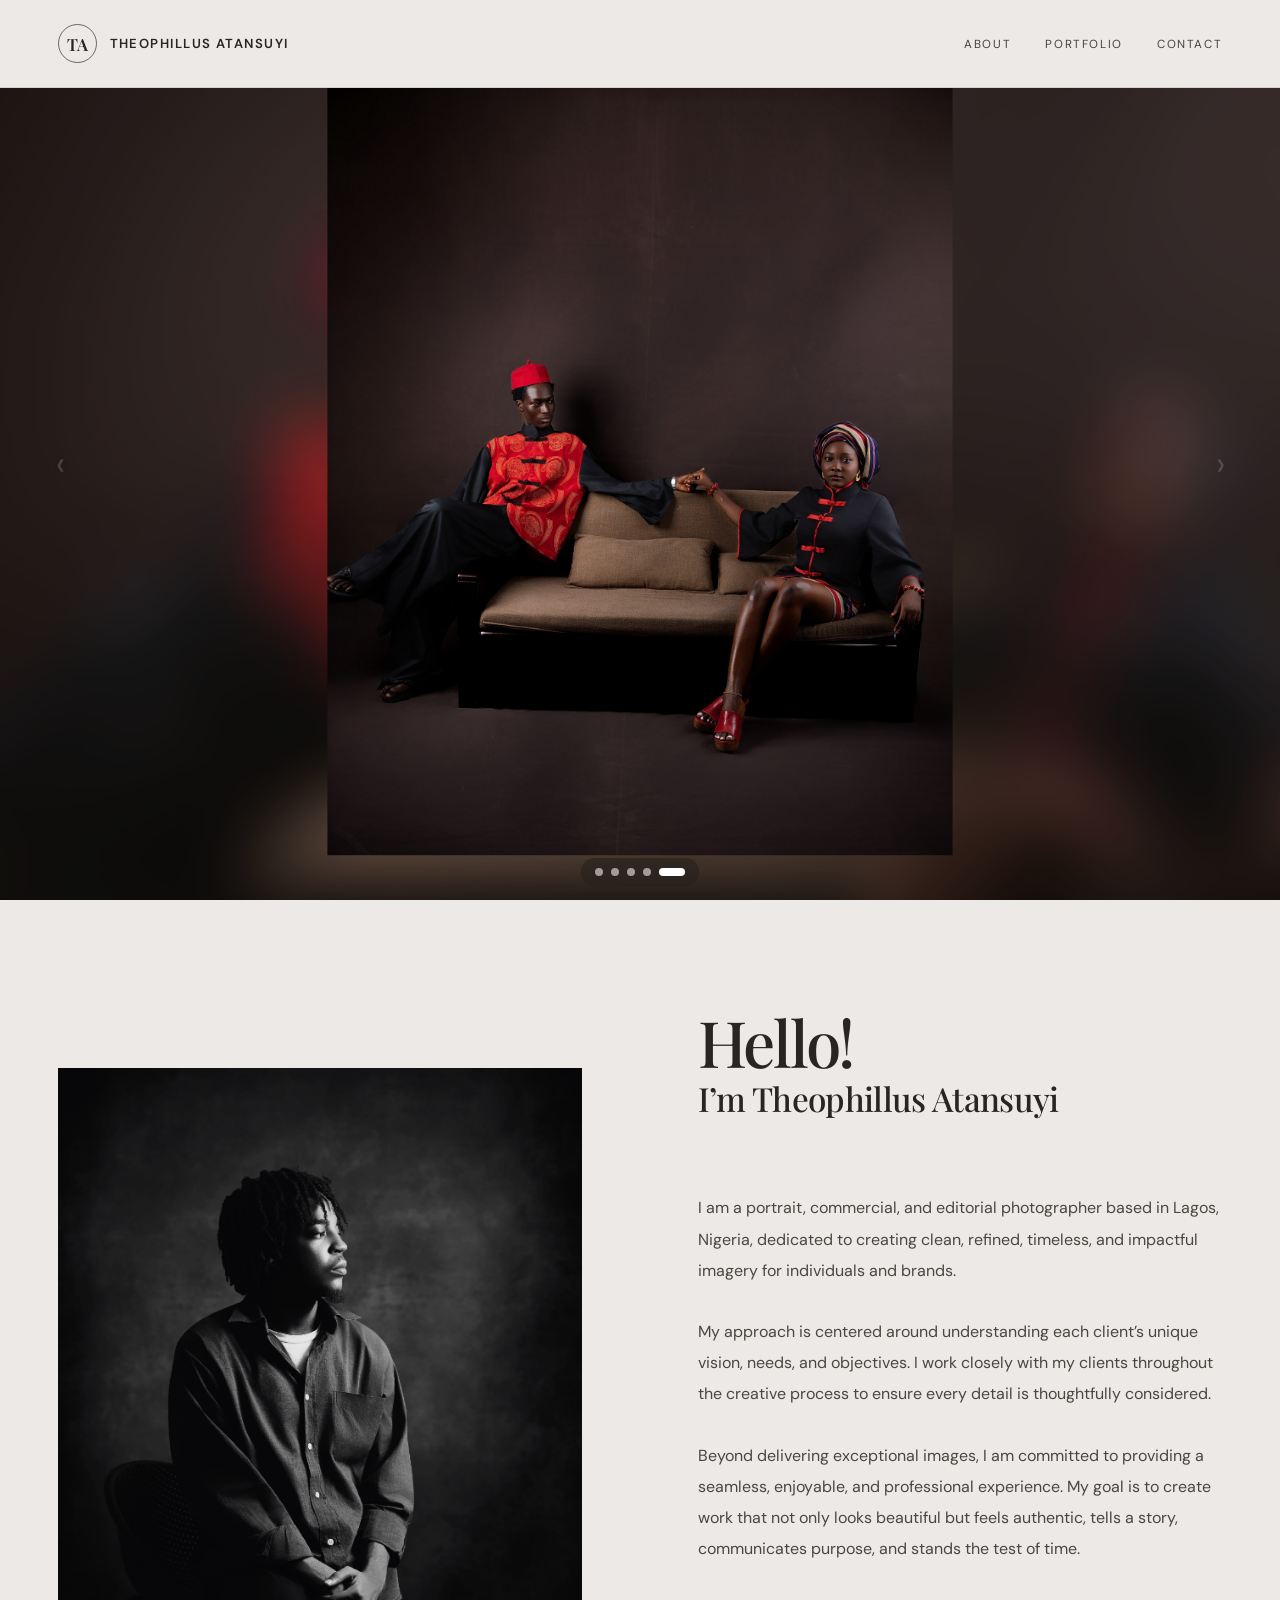
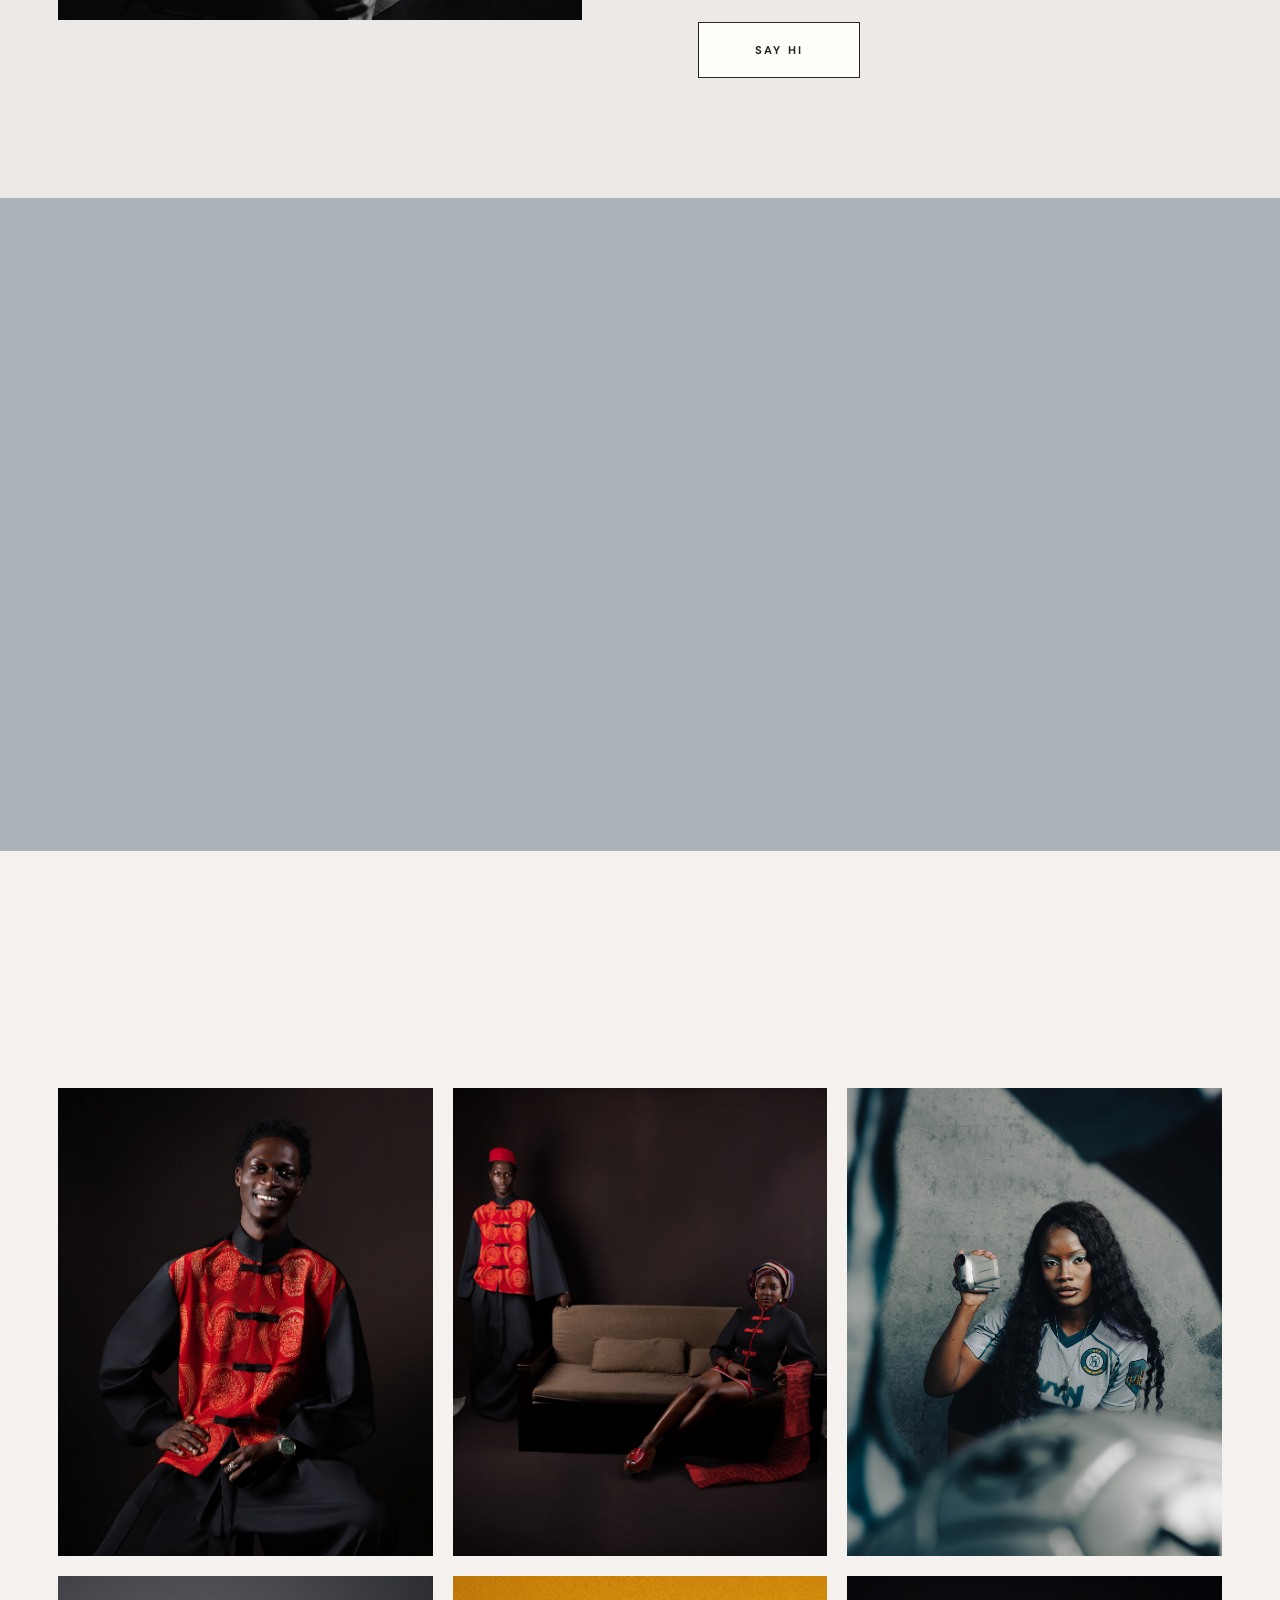
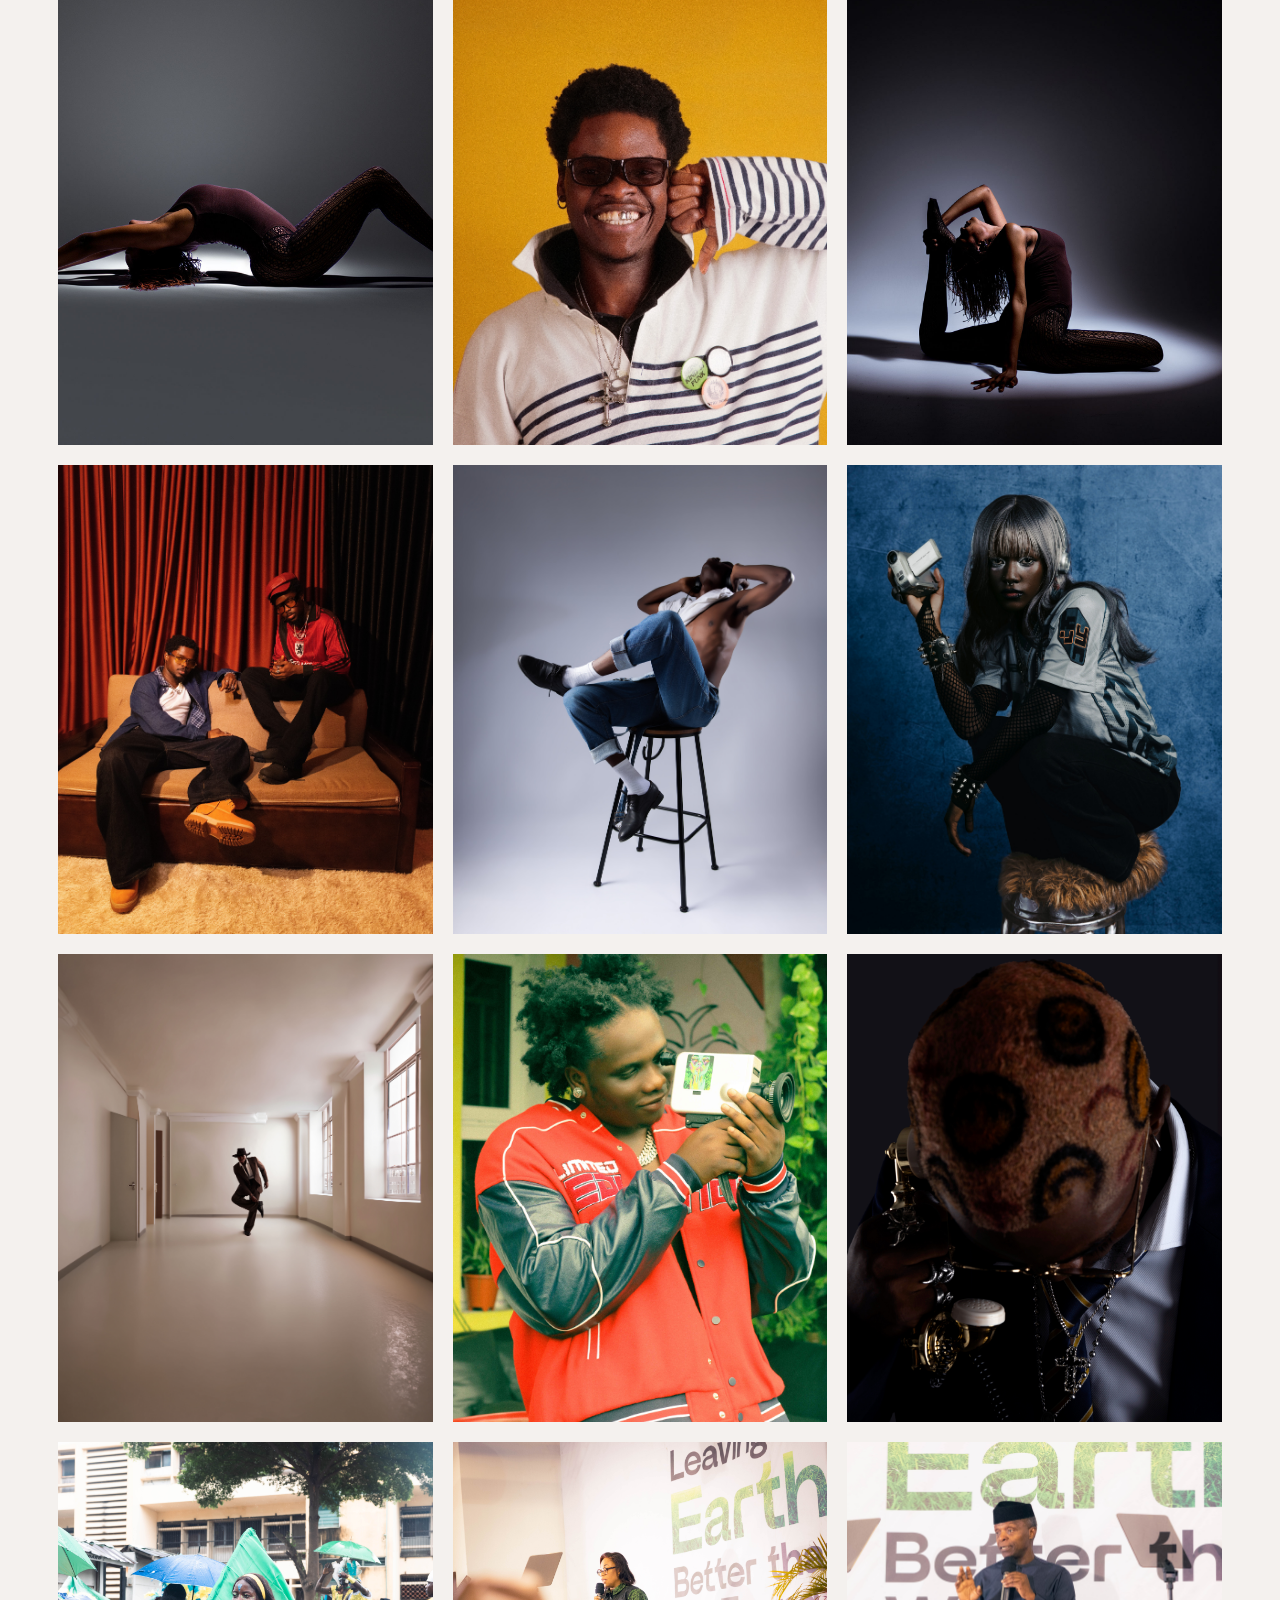
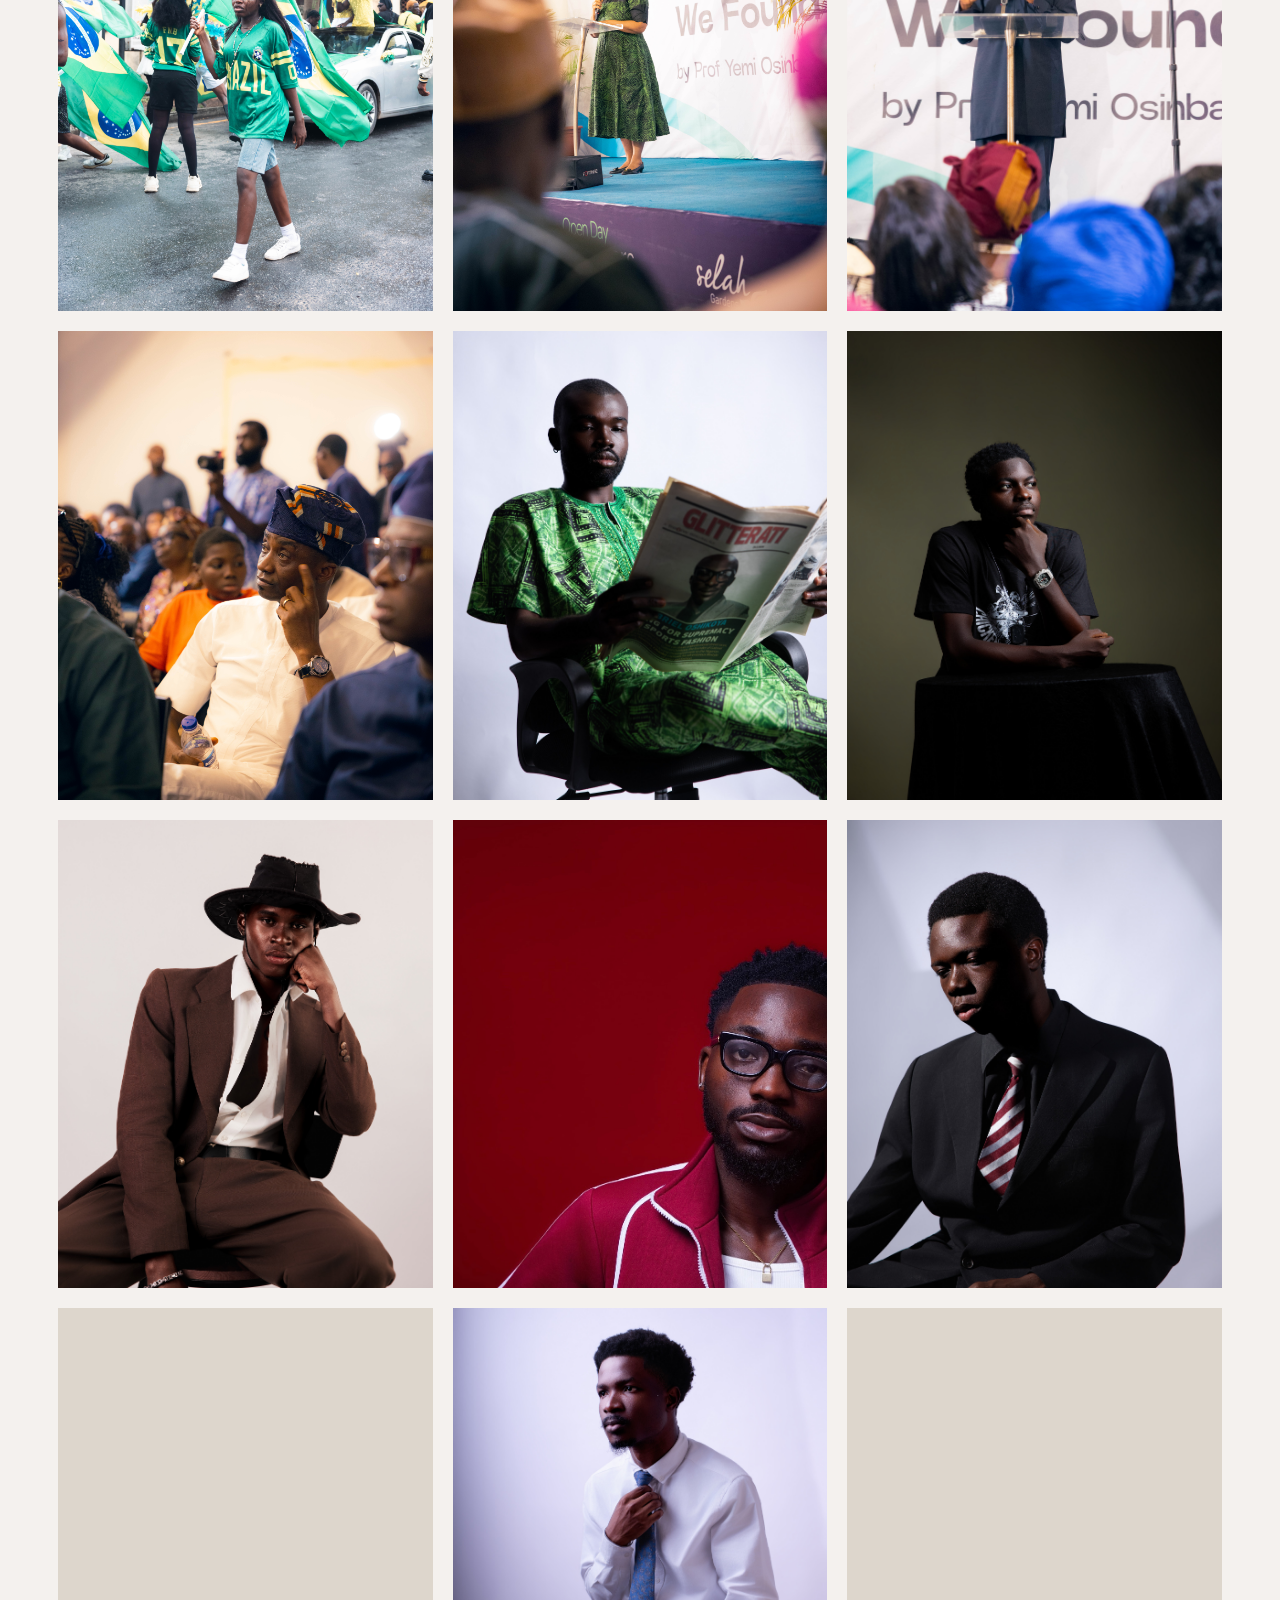
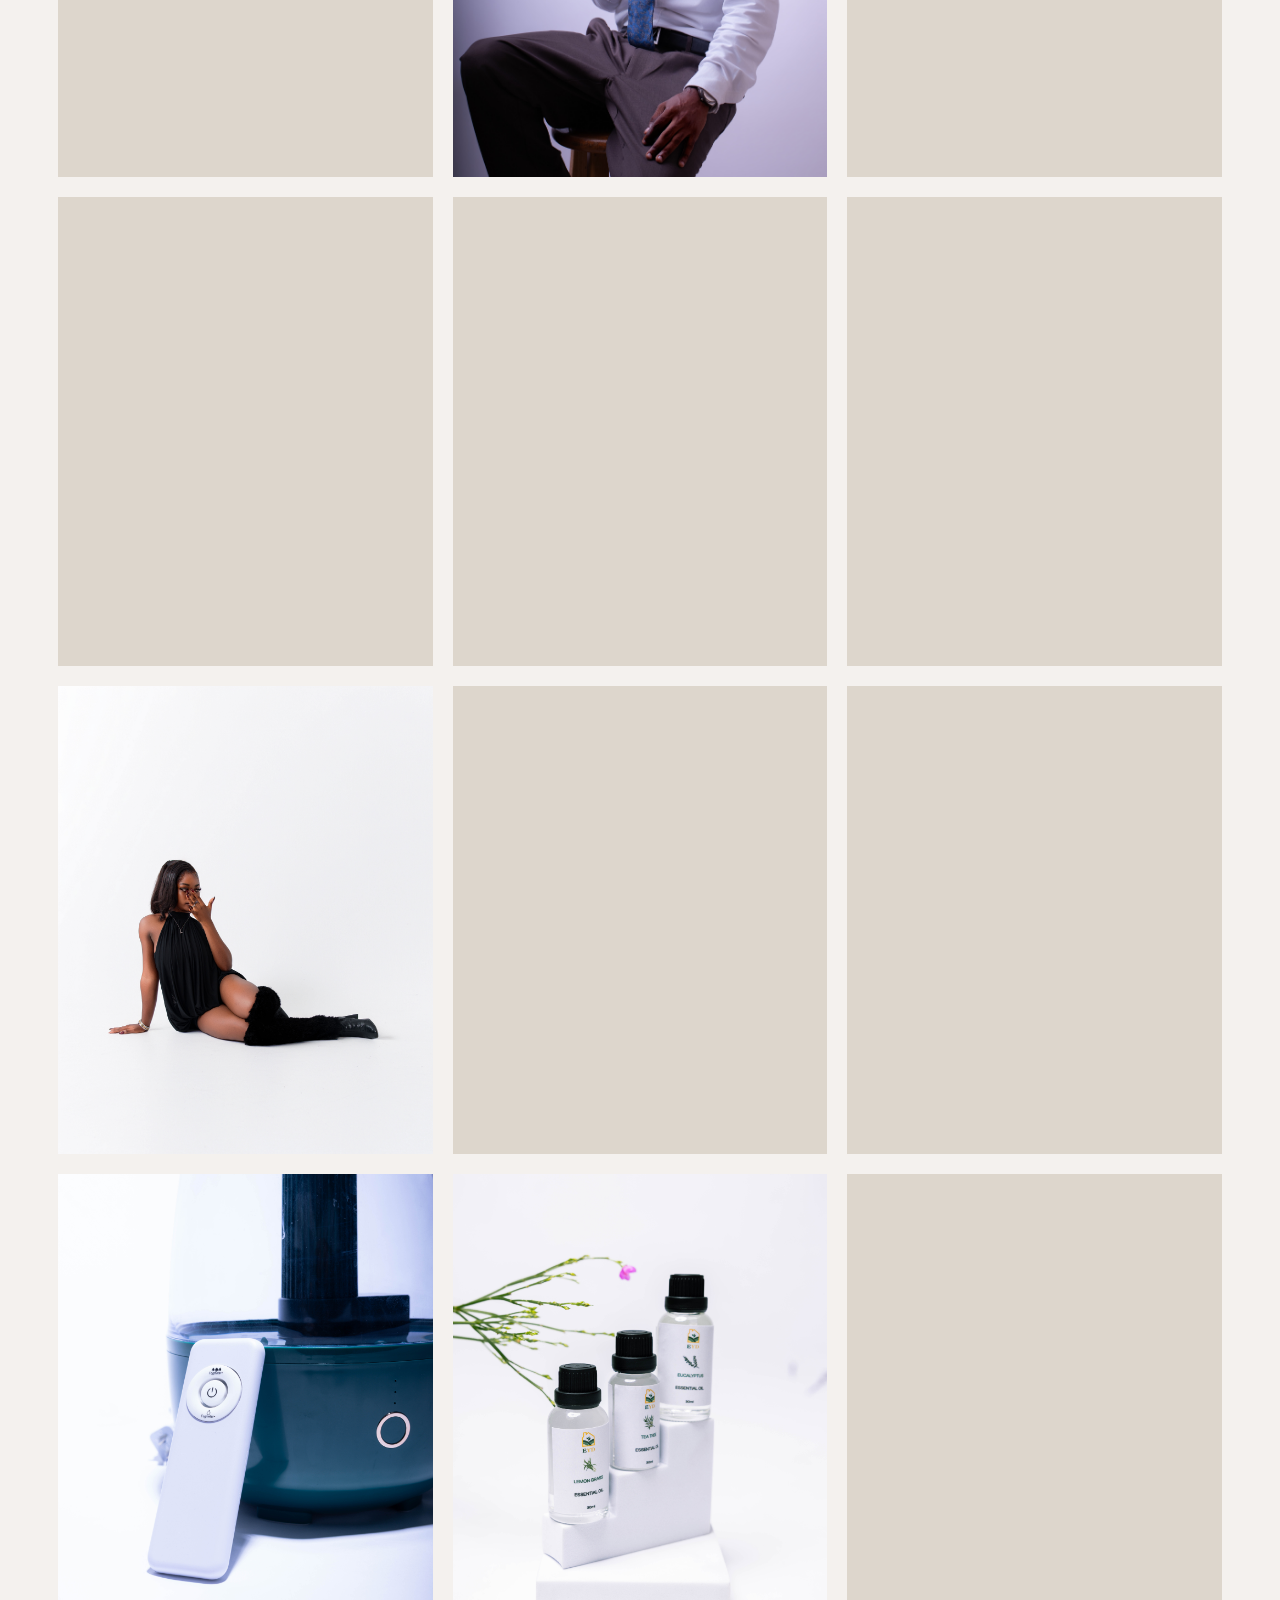
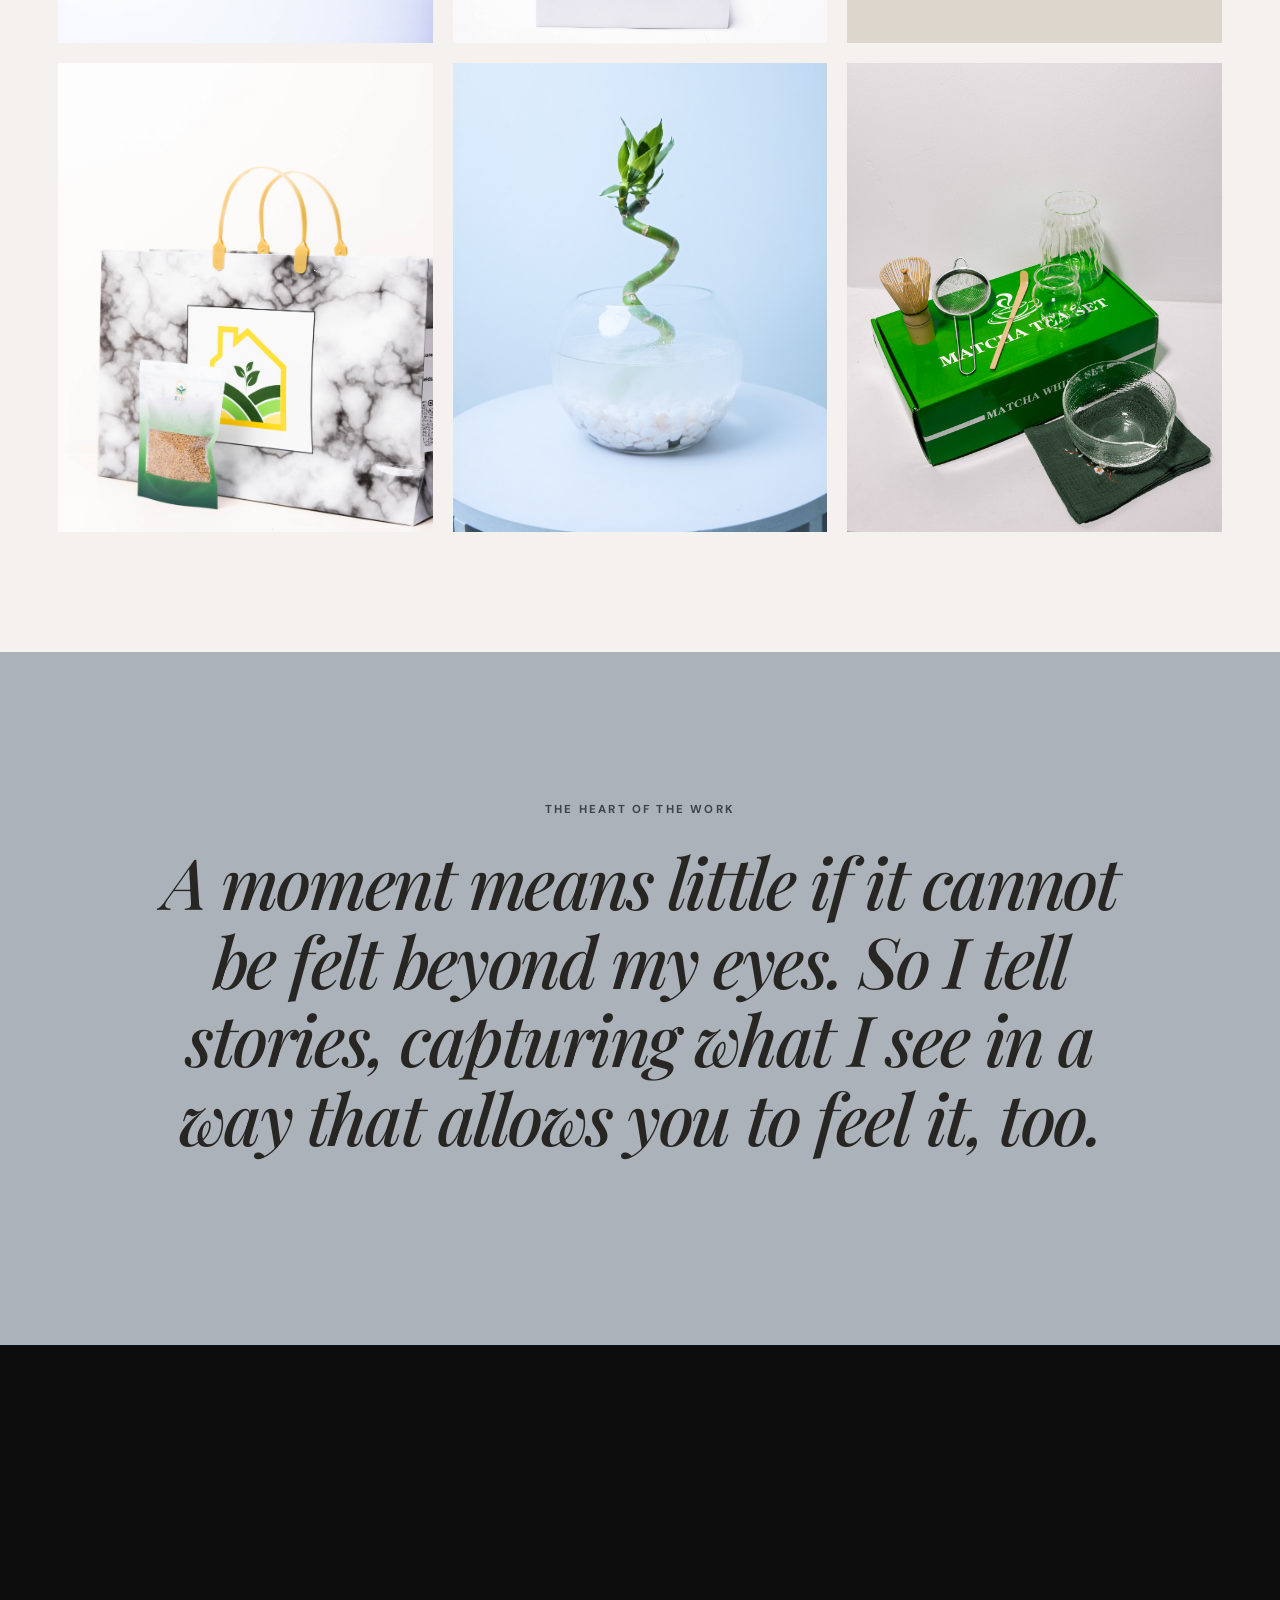
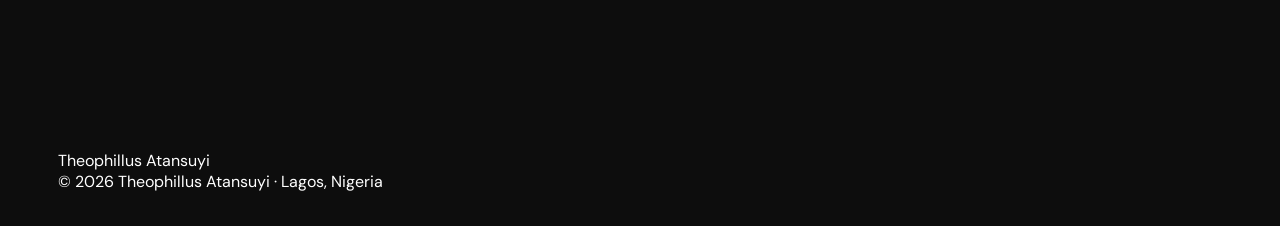
==== commit cdafb3f2: "added images" ====
--- a/index.html
+++ b/index.html
@@ -2157,7 +2157,7 @@
               type="button"
               data-filter="fashion"
             >
-              Concert
+              Event
             </button>
 
             <button
@@ -2407,6 +2407,17 @@
         </div>
 
         <div class="field">
+          <label for="cf-date">Preferred Date</label>
+          <input
+            id="cf-date"
+            name="date"
+            type="date"
+            required
+          >
+        </div>
+
+
+        <div class="field">
           <label for="cf-message">Your message</label>
           <textarea
             id="cf-message"
@@ -2560,42 +2571,41 @@
         "/images/EDITORIALS/editorial14.jpeg",
       ],
 
-      concert: [
-        "https://images.unsplash.com/photo-1493225457124-a3eb161ffa5f?auto=format&fit=crop&w=1200&q=85",
-        "https://images.unsplash.com/photo-1501386761578-eac5c94b800a?auto=format&fit=crop&w=1200&q=85",
-        "https://images.unsplash.com/photo-1470229722913-7c0e2dbbafd3?auto=format&fit=crop&w=1200&q=85",
-        "https://images.unsplash.com/photo-1524368535928-5b5e00ddc76b?auto=format&fit=crop&w=1200&q=85",
-        "https://images.unsplash.com/photo-1506157786151-b8491531f063?auto=format&fit=crop&w=1200&q=85",
-        "https://images.unsplash.com/photo-1459749411175-04bf5292ceea?auto=format&fit=crop&w=1200&q=85"
+      // event: [
+        
+      // ],
+
+      portrait: [
+        "/images/PORTRAITS/portrait1.jpg",
+        "/images/PORTRAITS/portrait2.jpg",
+        "/images/PORTRAITS/portrait3.jpg",
+        "/images/PORTRAITS/portrait4.jpg",
+        "/images/PORTRAITS/portrait5.jpg",
+        "/images/PORTRAITS/portrait6.jpg",
+        "/images/PORTRAITS/portrait7.jpg",
+        "/images/PORTRAITS/portrait8.jpg",
+        "/images/PORTRAITS/portrait9.jpg",
+        "/images/PORTRAITS/portrait10.jpg",
+        "/images/PORTRAITS/portrait11.jpg",
+        "/images/PORTRAITS/portrait12.jpg",
+        "/images/PORTRAITS/portrait13.jpg"
       ],
 
-      portrait: [
-        "https://images.unsplash.com/photo-1524504388940-b1c1722653e1?auto=format&fit=crop&w=1200&q=85",
-        "https://images.unsplash.com/photo-1500648767791-00dcc994a43e?auto=format&fit=crop&w=1200&q=85",
-        "https://images.unsplash.com/photo-1494790108377-be9c29b29330?auto=format&fit=crop&w=1200&q=85",
-        "https://images.unsplash.com/photo-1507003211169-0a1dd7228f2d?auto=format&fit=crop&w=1200&q=85",
-        "https://images.unsplash.com/photo-1517841905240-472988babdf9?auto=format&fit=crop&w=1200&q=85",
-        "https://images.unsplash.com/photo-1531123897727-8f129e1688ce?auto=format&fit=crop&w=1200&q=85",
-        "https://images.unsplash.com/photo-1544005313-94ddf0286df2?auto=format&fit=crop&w=1200&q=85",
-        "https://images.unsplash.com/photo-1531427186611-ecfd6d936c79?auto=format&fit=crop&w=1200&q=85",
-        "https://images.unsplash.com/photo-1552058544-f2b08422138a?auto=format&fit=crop&w=1200&q=85"
+      product: [
+        "/images/PRODUCTS/product1.jpg",
+        "/images/PRODUCTS/product2.jpg",
+        "/images/PRODUCTS/product3.jpg",
+        "/images/PRODUCTS/product4.jpg",
+        "/images/PRODUCTS/product5.jpg",
+        "/images/PRODUCTS/product6.jpg",
+        "/images/PRODUCTS/product7.jpg"
       ],
 
-      product: [
-        "https://images.unsplash.com/photo-1523275335684-37898b6baf30?auto=format&fit=crop&w=1200&q=85",
-        "https://images.unsplash.com/photo-1542291026-7eec264c27ff?auto=format&fit=crop&w=1200&q=85",
-        "https://images.unsplash.com/photo-1560343090-f0409e92791a?auto=format&fit=crop&w=1200&q=85",
-        "https://images.unsplash.com/photo-1572635196237-14b3f281503f?auto=format&fit=crop&w=1200&q=85",
-        "https://images.unsplash.com/photo-1585386959984-a4155224a1ad?auto=format&fit=crop&w=1200&q=85",
-        "https://images.unsplash.com/photo-1517336714731-489689fd1ca8?auto=format&fit=crop&w=1200&q=85"
-      ],
-
       fashion: [
-        "https://images.unsplash.com/photo-1534528741775-53994a69daeb?auto=format&fit=crop&w=1200&q=85",
-        "https://images.unsplash.com/photo-1483985988355-763728e1935b?auto=format&fit=crop&w=1200&q=85",
-        "https://images.unsplash.com/photo-1490481651871-ab68de25d43d?auto=format&fit=crop&w=1200&q=85",
-        "https://images.unsplash.com/photo-1496747611176-843222e1e57c?auto=format&fit=crop&w=1200&q=85",
-        "https://images.unsplash.com/photo-1485968579580-b6d095142e6e?auto=format&fit=crop&w=1200&q=85"
+        "/images/EVENTS/event1.jpg",
+        "/images/EVENTS/event2.jpg",
+        "/images/EVENTS/event3.jpg",
+        "/images/EVENTS/event4.jpg"
       ]
 
     };
@@ -2609,7 +2619,7 @@
     const ALL_WORK_ORDER = [
       "editorial",
       "fashion",
-      "concert",
+      "event",
       "portrait",
       "product"
     ];
@@ -3365,6 +3375,16 @@
        CONTACT FORM SUBMISSION
     ========================================================= */
 
+      /* Set the minimum allowed date to today (prevents booking yesterday) */
+    const dateInput = document.querySelector("#cf-date");
+    if (dateInput) {
+      const today = new Date();
+      const yyyy = today.getFullYear();
+      const mm = String(today.getMonth() + 1).padStart(2, '0');
+      const dd = String(today.getDate()).padStart(2, '0');
+      dateInput.min = `${yyyy}-${mm}-${dd}`;
+    }
+
     form.addEventListener("submit", async event => {
 
       event.preventDefault();
@@ -3407,6 +3427,8 @@
               name: form.elements.name.value.trim(),
 
               email: form.elements.email.value.trim(),
+
+              date: form.elements.date.value,
 
               message: form.elements.message.value.trim(),
 
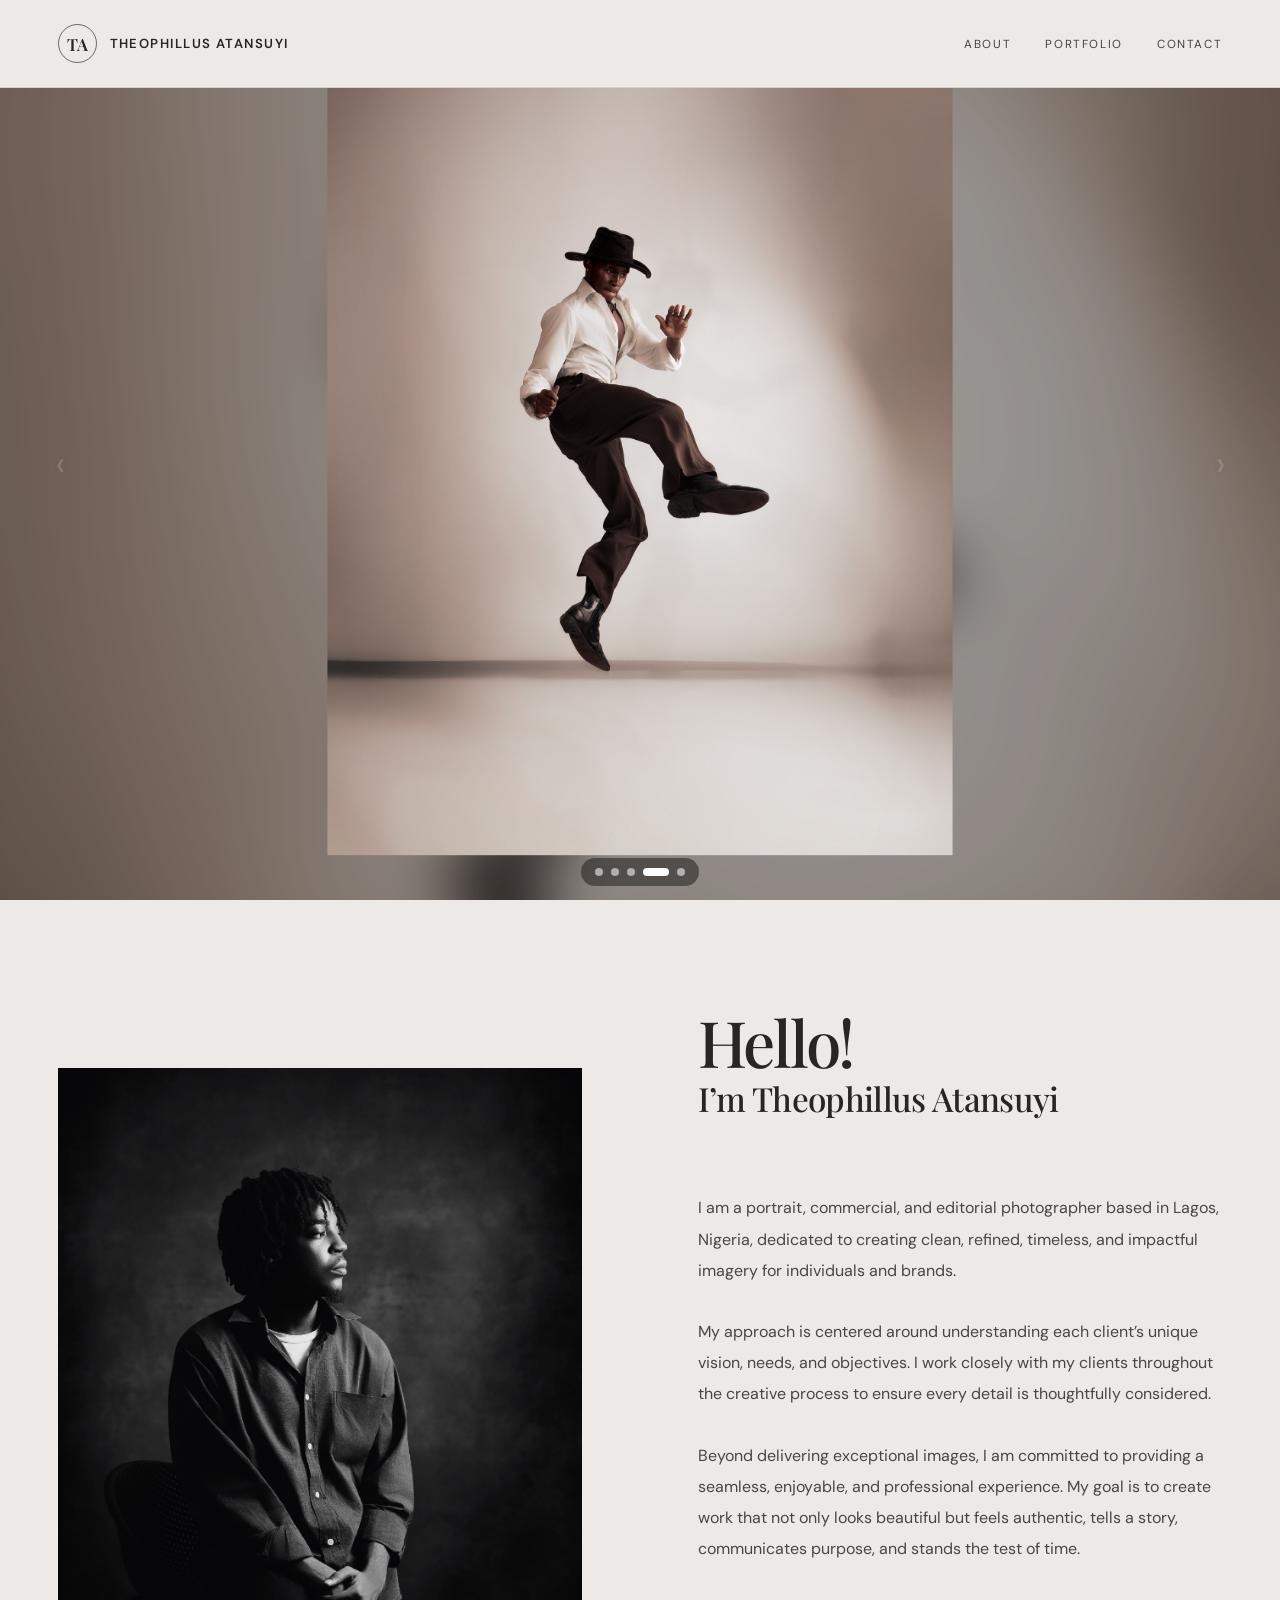
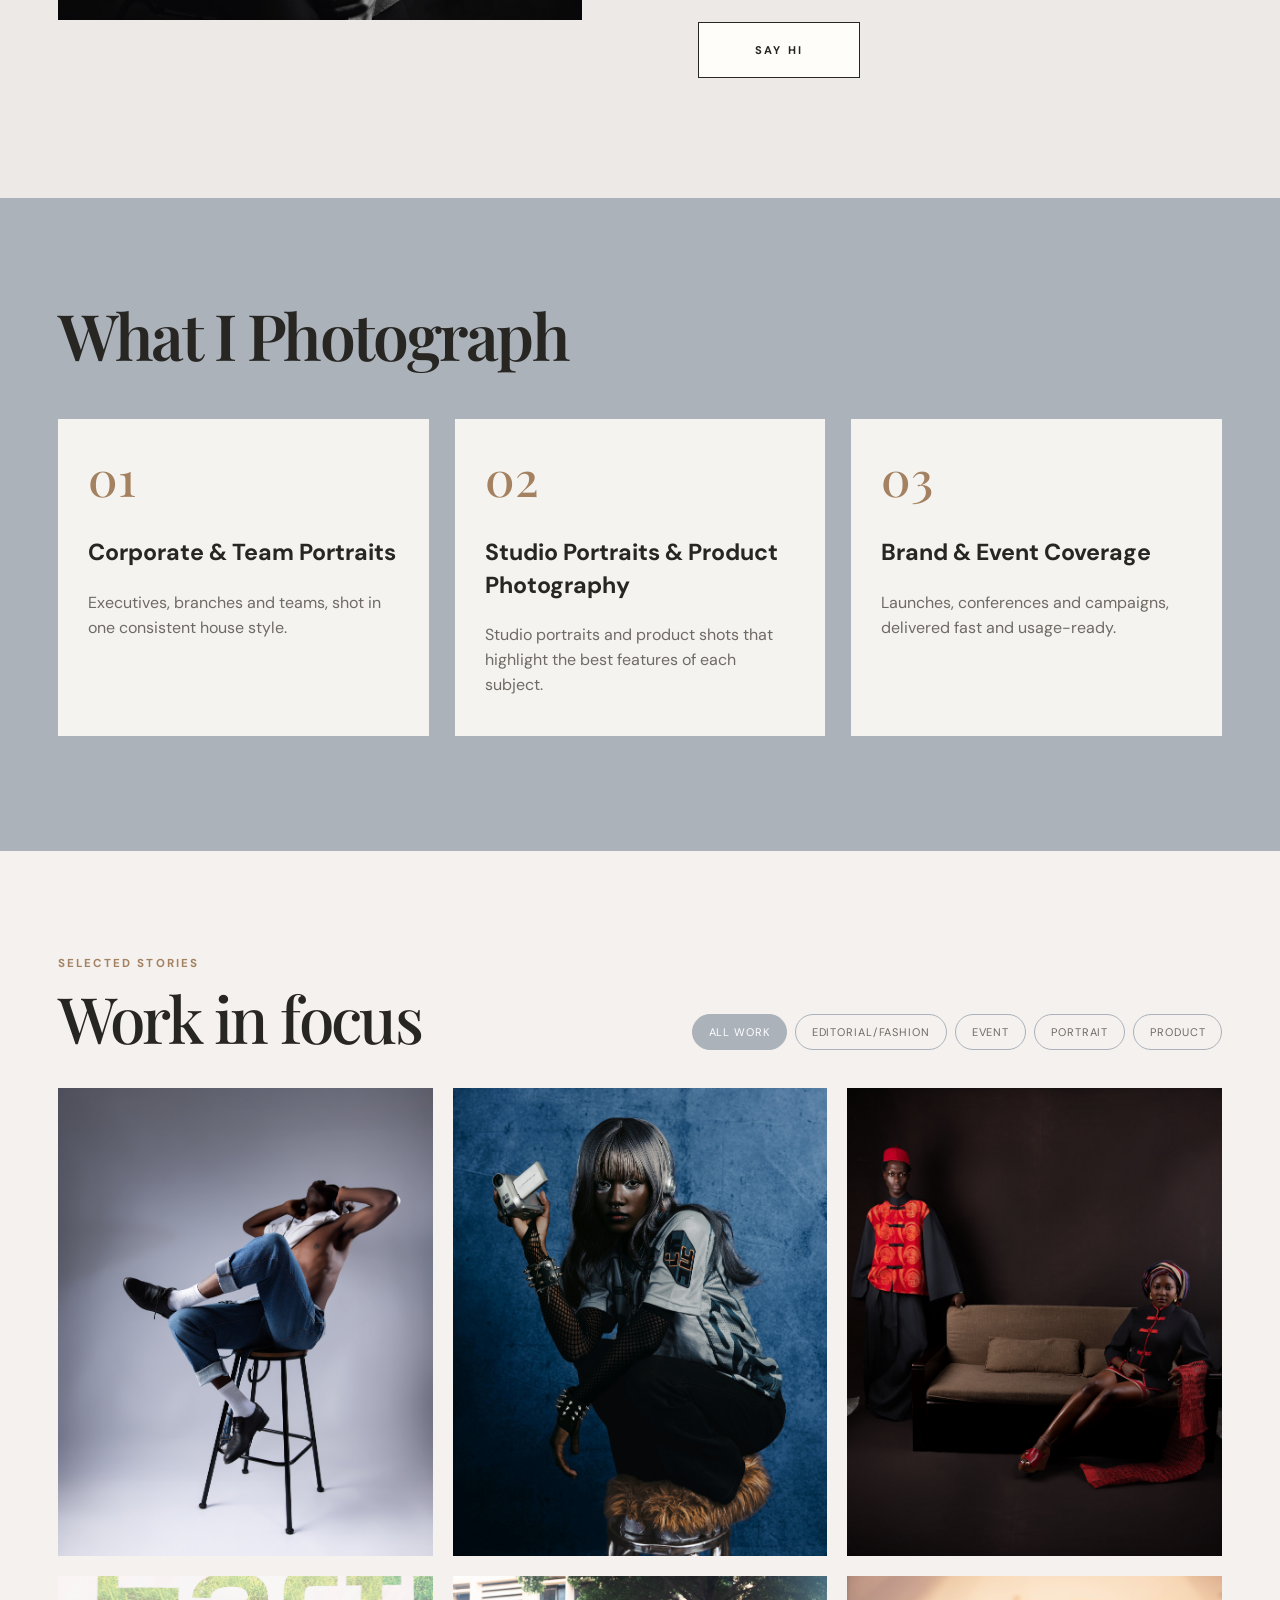
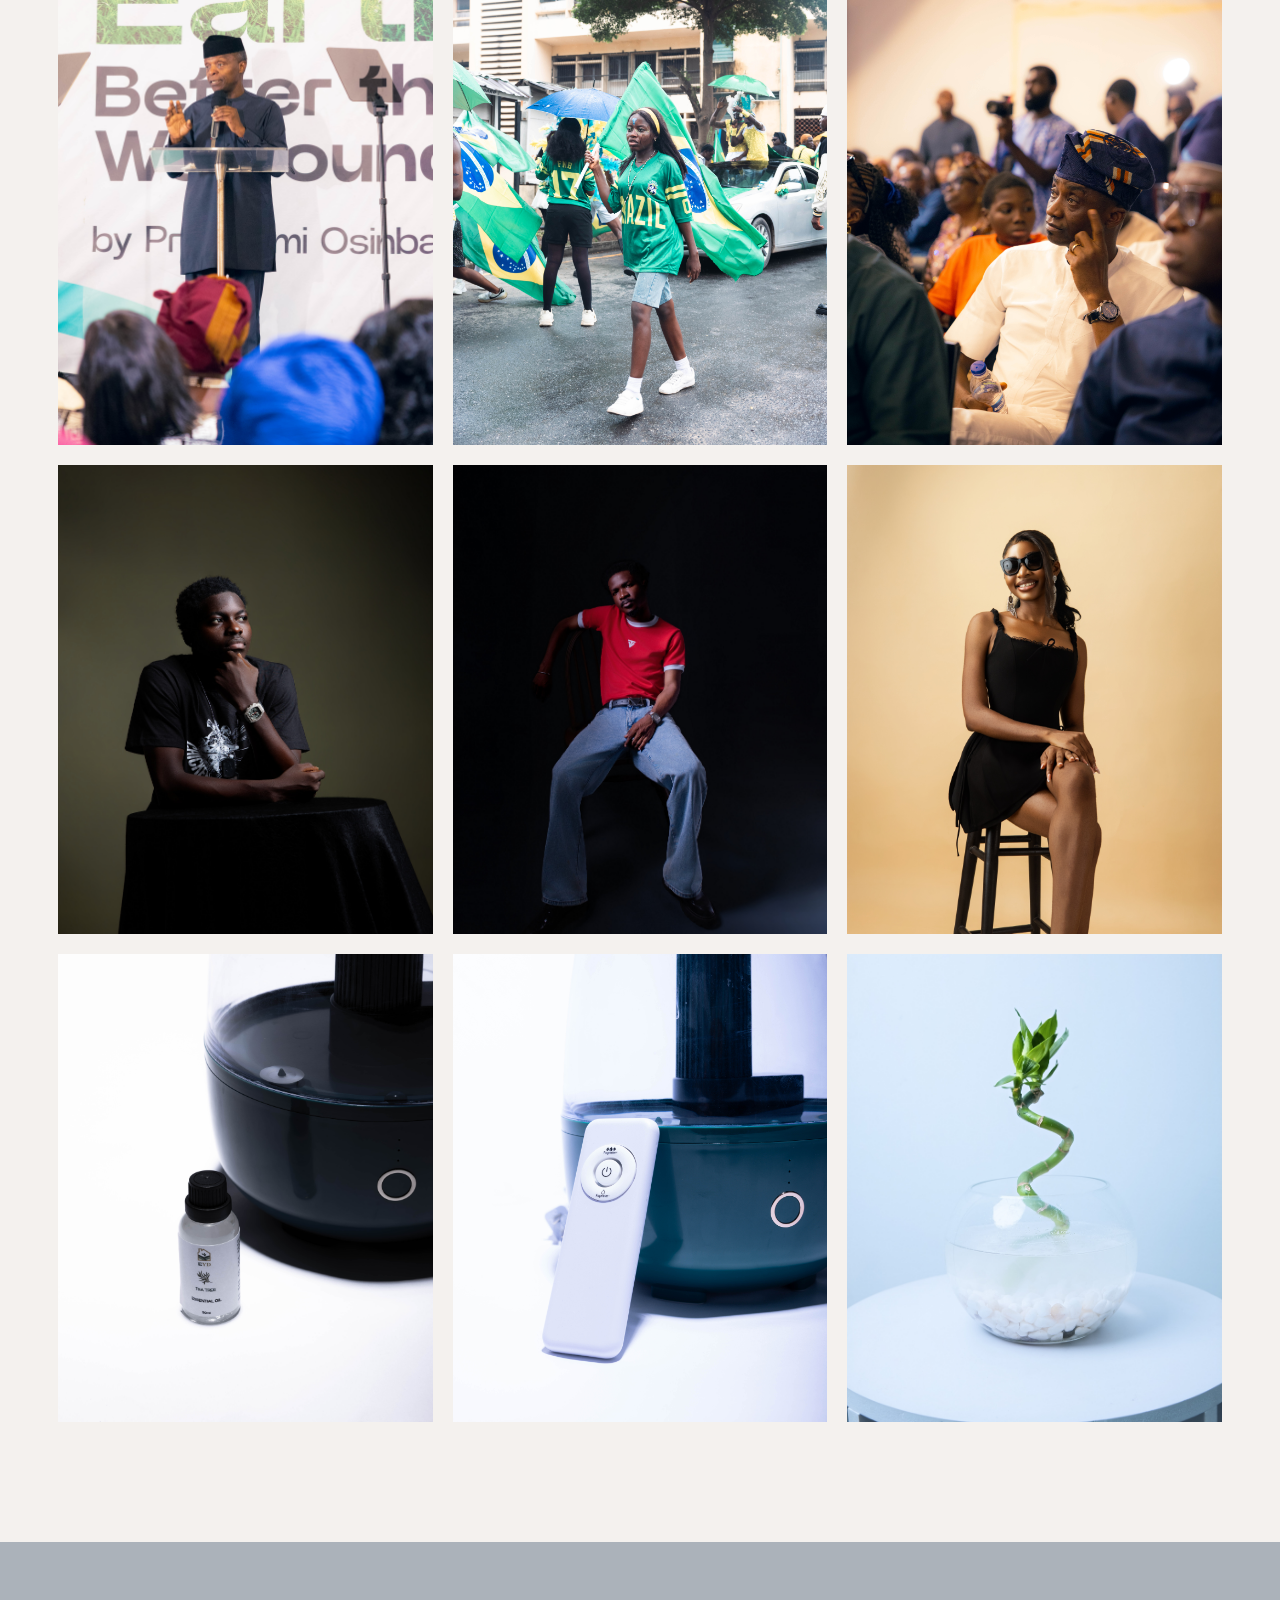
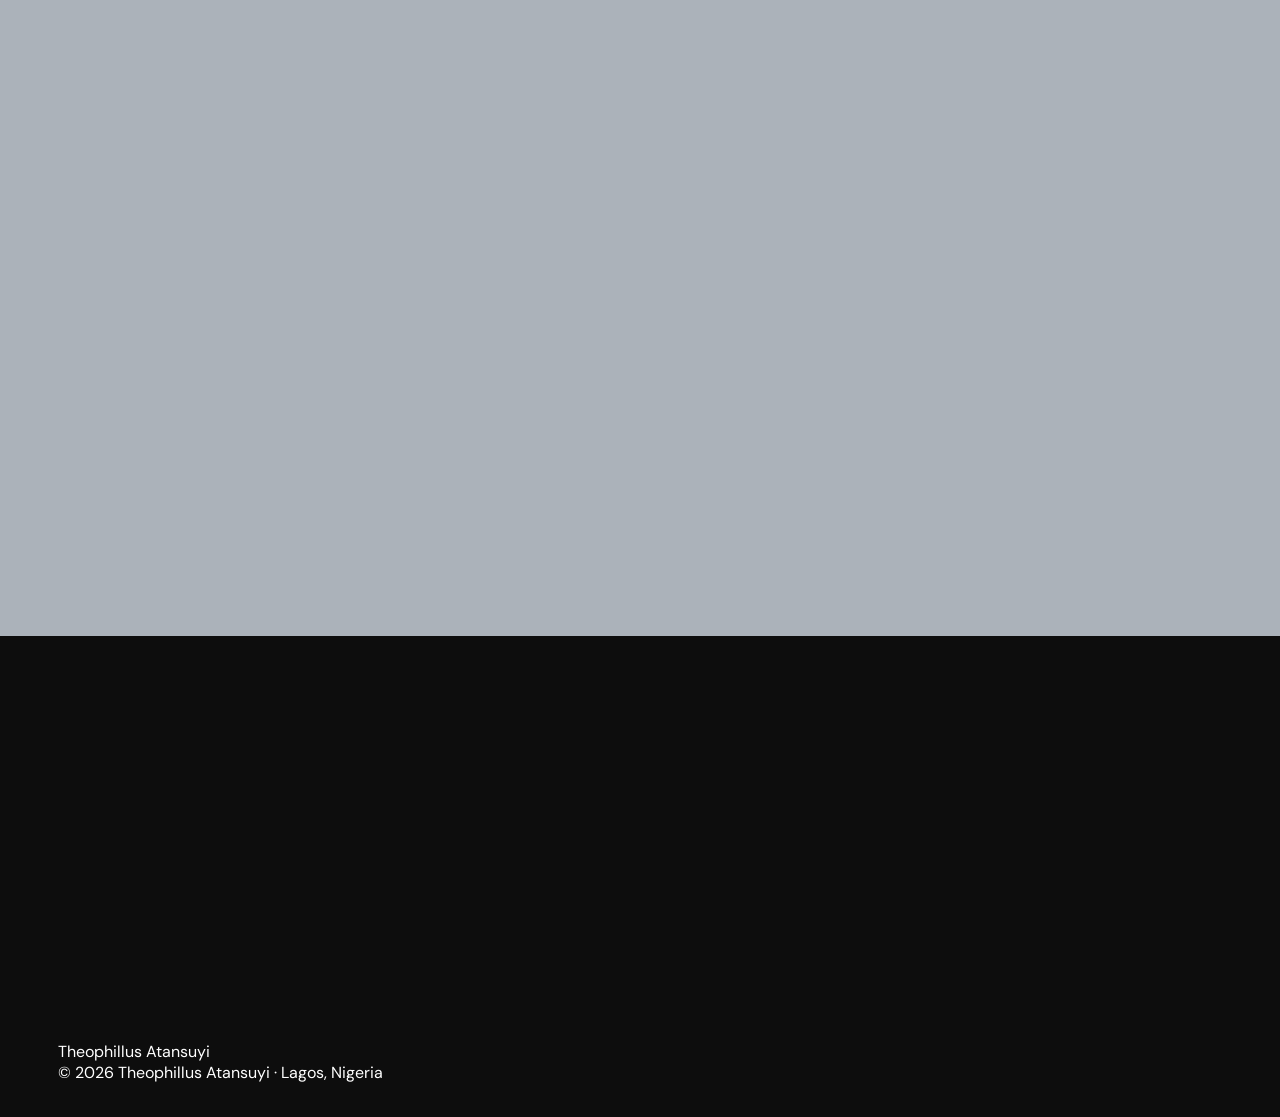
==== commit 36a176cd: "added images" ====
--- a/index.html
+++ b/index.html
@@ -1630,23 +1630,30 @@
          screen width so the gallery feels as grand as desktop. */
 
       .gallery {
-        grid-template-columns: 1fr;
-        gap: 14px;
+        grid-template-columns: 1fr 1fr;
+        gap: 8px;
+        width: calc(100% + 48px); /* Pulls the grid out to the edges of the screen */
+        margin-left: -24px;       /* Offsets the parent .wrap padding */
+        margin-right: -24px;
       }
 
       .gallery-item {
-        aspect-ratio: 4 / 5;
+        aspect-ratio: 3 / 4; /* Slightly taller tiles like the reference */
+        border-radius: 0;
       }
 
       .gallery-item__overlay {
-        font-size: 0.58rem;
-        letter-spacing: 0.16em;
-        padding: 12px;
+        font-size: 0.55rem;
+        letter-spacing: 0.12em;
+        padding: 8px;
       }
 
       .gallery-item__overlay span {
-        padding: 10px 14px;
-        gap: 8px;
+        padding: 8px 10px;
+        gap: 6px;
+        backdrop-filter: blur(4px);
+        background: rgba(0, 0, 0, 0.5);
+        border: 1px solid rgba(255, 255, 255, 0.4);
       }
 
       .gallery-item__overlay svg {
@@ -2416,6 +2423,18 @@
           >
         </div>
 
+        <div class="field">
+          <label for="cf-time">Preferred Time (10:00 AM - 5:00 PM)</label>
+          <input
+            id="cf-time"
+            name="time"
+            type="time"
+            min="10:00"
+            max="17:00"
+            required
+          >
+        </div>
+
 
         <div class="field">
           <label for="cf-message">Your message</label>
@@ -2581,21 +2600,21 @@
         "/images/PORTRAITS/portrait3.jpg",
         "/images/PORTRAITS/portrait4.jpg",
         "/images/PORTRAITS/portrait5.jpg",
-        "/images/PORTRAITS/portrait6.jpg",
+        "/images/PORTRAITS/portrait6.JPG",
         "/images/PORTRAITS/portrait7.jpg",
-        "/images/PORTRAITS/portrait8.jpg",
-        "/images/PORTRAITS/portrait9.jpg",
-        "/images/PORTRAITS/portrait10.jpg",
-        "/images/PORTRAITS/portrait11.jpg",
+        "/images/PORTRAITS/portrait8.JPG",
+        "/images/PORTRAITS/portrait9.JPG",
+        "/images/PORTRAITS/portrait10.JPG",
+        "/images/PORTRAITS/portrait11.JPG",
         "/images/PORTRAITS/portrait12.jpg",
-        "/images/PORTRAITS/portrait13.jpg"
+        "/images/PORTRAITS/portrait13.JPG"
       ],
 
       product: [
-        "/images/PRODUCTS/product1.jpg",
+        "/images/PRODUCTS/product1.JPG",
         "/images/PRODUCTS/product2.jpg",
         "/images/PRODUCTS/product3.jpg",
-        "/images/PRODUCTS/product4.jpg",
+        "/images/PRODUCTS/product4.JPG",
         "/images/PRODUCTS/product5.jpg",
         "/images/PRODUCTS/product6.jpg",
         "/images/PRODUCTS/product7.jpg"
@@ -2939,9 +2958,18 @@
 
       if (selected === "all") {
 
+        // For "All Work", pick exactly 3 random images from each category
         ALL_WORK_ORDER.forEach(category => {
 
-          (GALLERY[category] || []).forEach(src => {
+          const categoryImages = GALLERY[category] || [];
+
+          // Shuffle this specific category's images
+          const shuffled = [...categoryImages].sort(() => 0.5 - Math.random());
+
+          // Take only the first 3 from this category
+          const selectedThree = shuffled.slice(0, 3);
+
+          selectedThree.forEach(src => {
 
             items.push({ category, src });
 
@@ -3385,6 +3413,18 @@
       dateInput.min = `${yyyy}-${mm}-${dd}`;
     }
 
+    /* Strictly enforce the 10:00 AM to 5:00 PM booking window */
+    const timeInput = document.querySelector("#cf-time");
+    if (timeInput) {
+      timeInput.addEventListener("input", function() {
+        // If the user manually types a time outside the range, clear it
+        if (this.value && (this.value < "10:00" || this.value > "17:00")) {
+          alert("Please select a time between 10:00 AM and 5:00 PM.");
+          this.value = ""; // Clear the invalid time
+        }
+      });
+    }
+
     form.addEventListener("submit", async event => {
 
       event.preventDefault();
@@ -3429,6 +3469,8 @@
               email: form.elements.email.value.trim(),
 
               date: form.elements.date.value,
+
+              time: form.elements.time.value,
 
               message: form.elements.message.value.trim(),
 
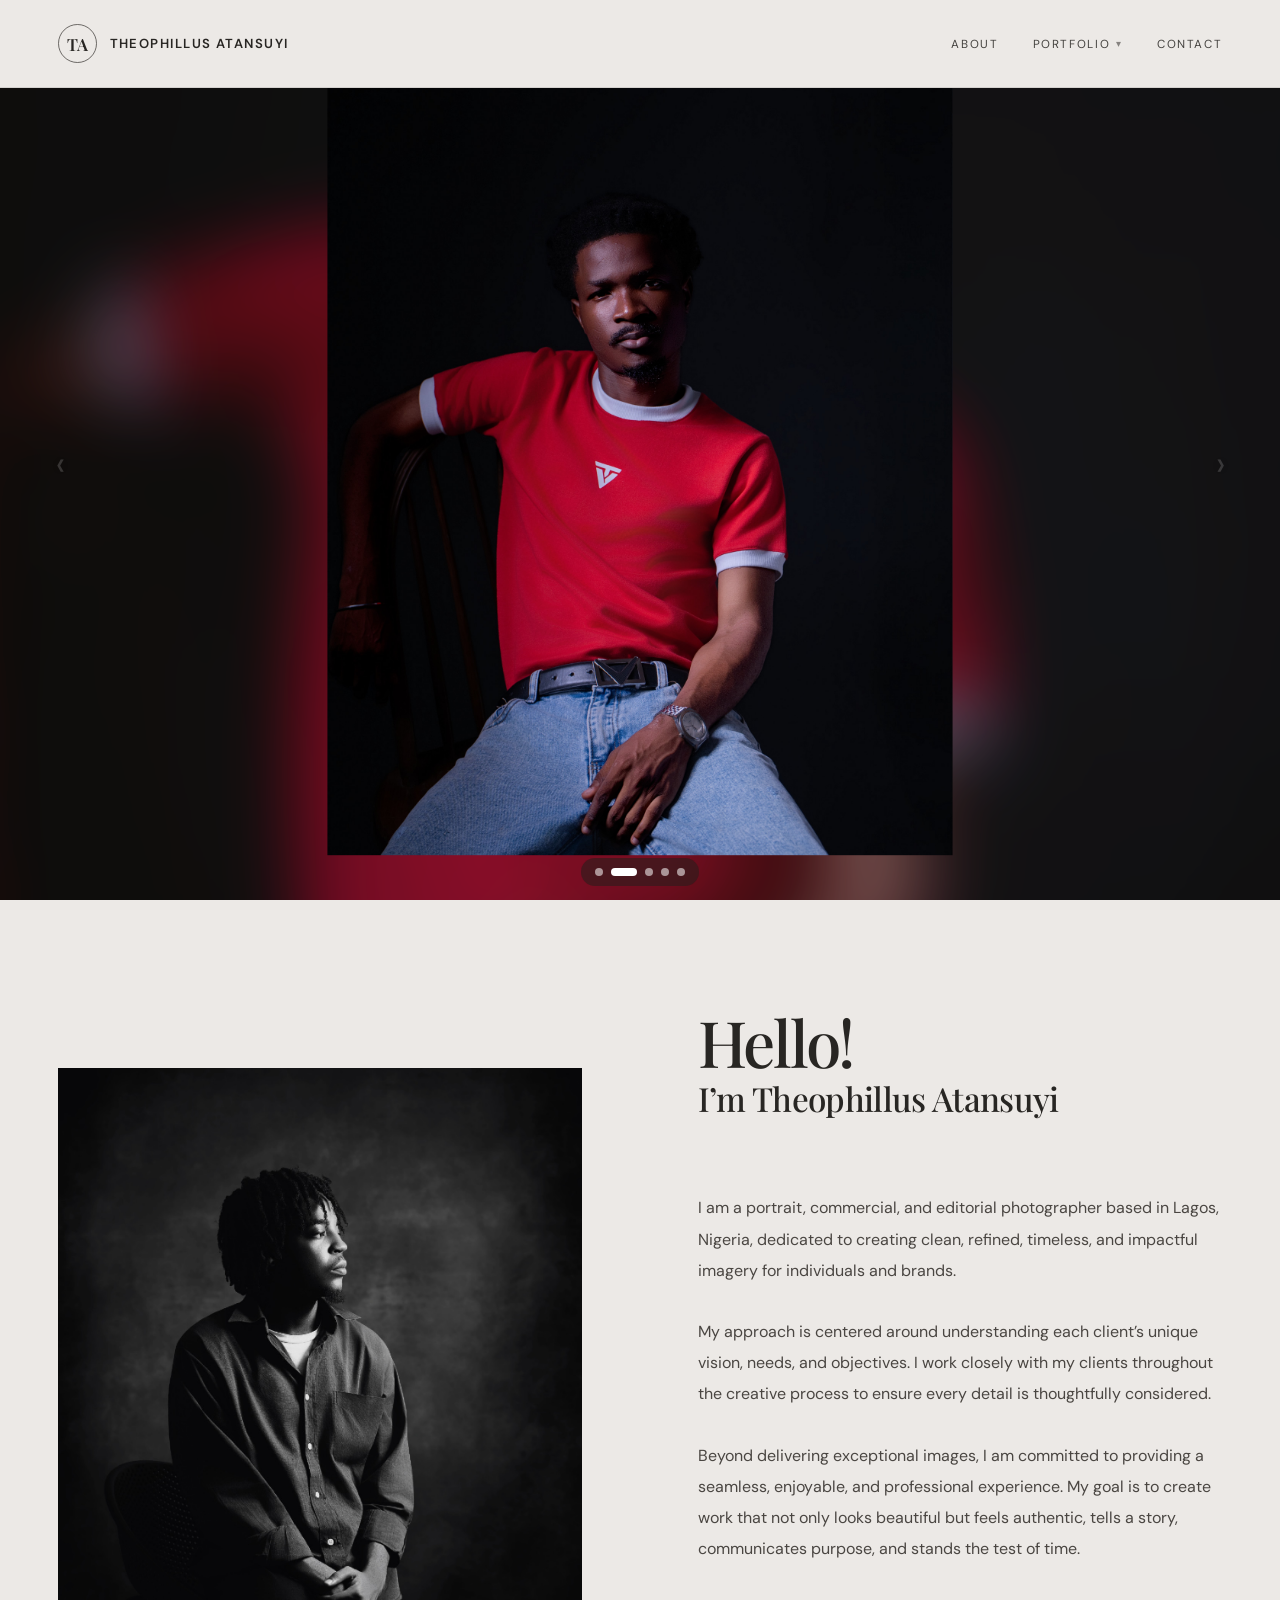
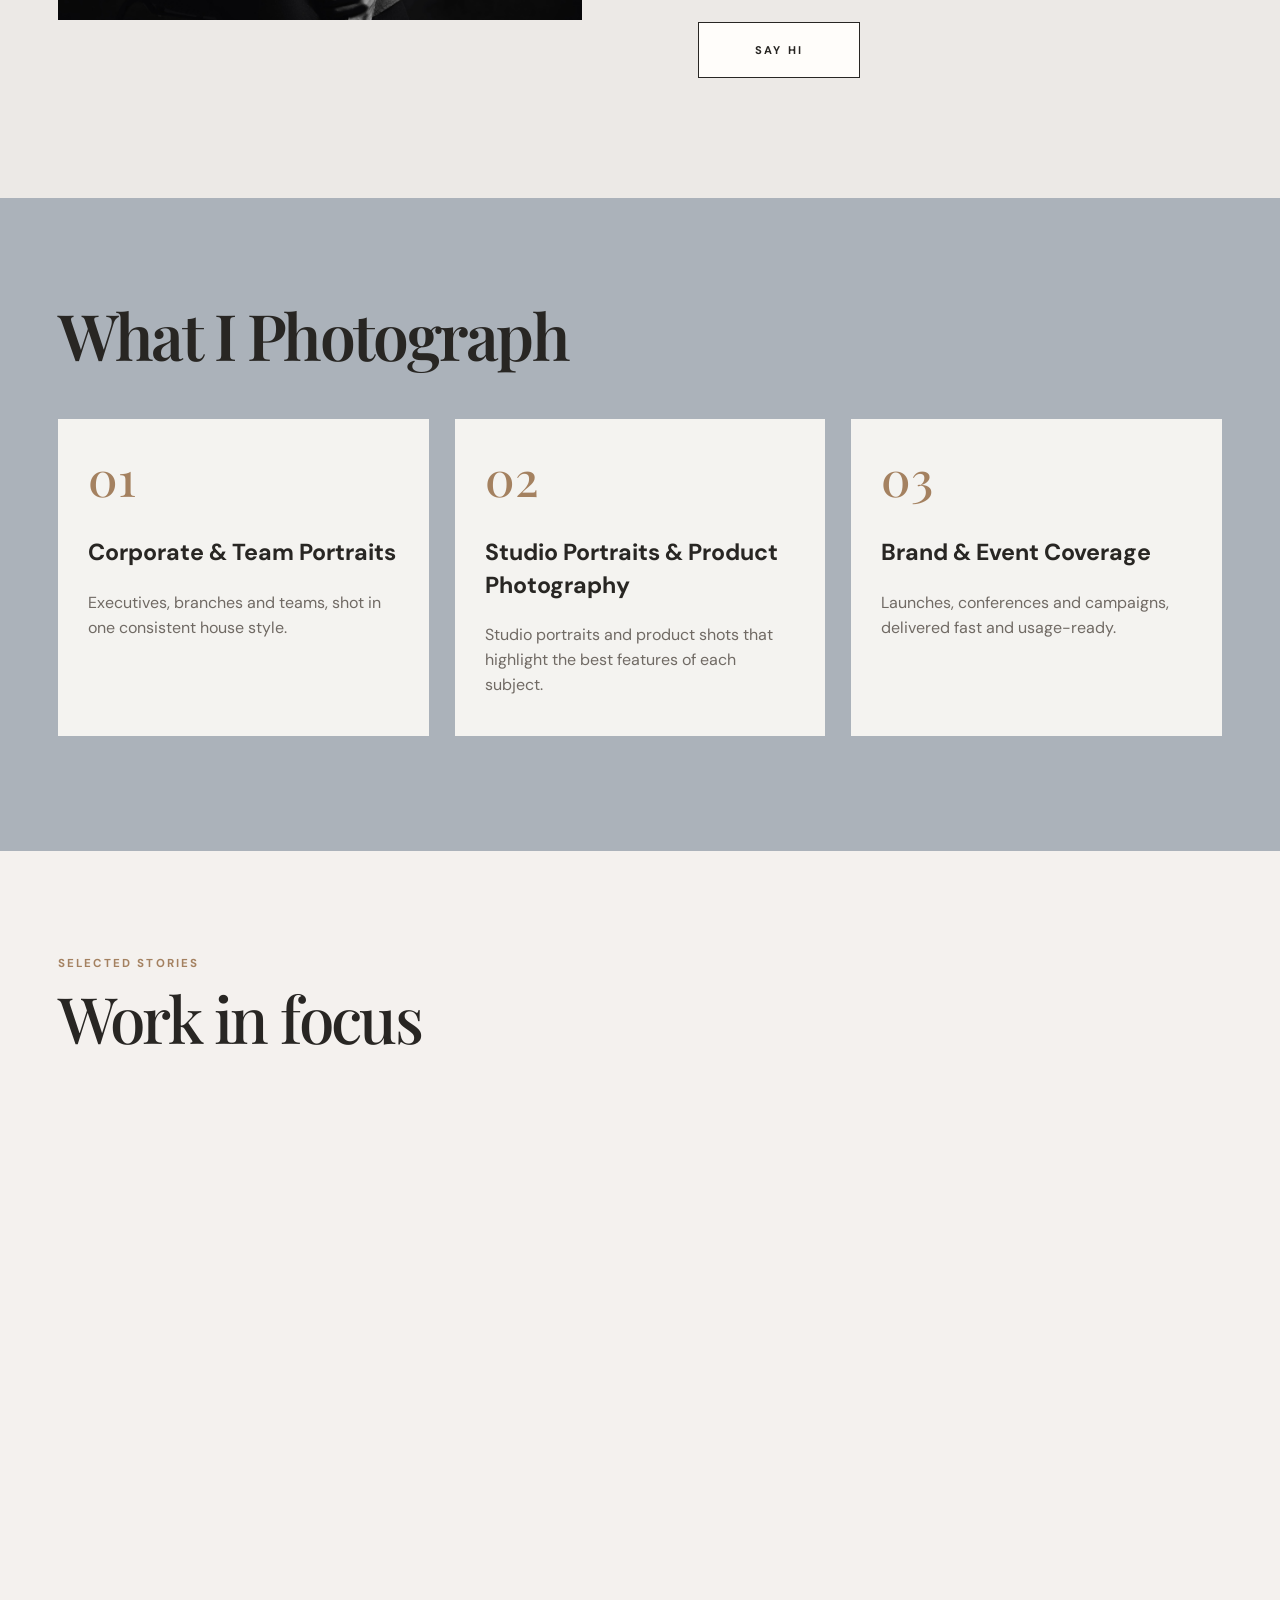
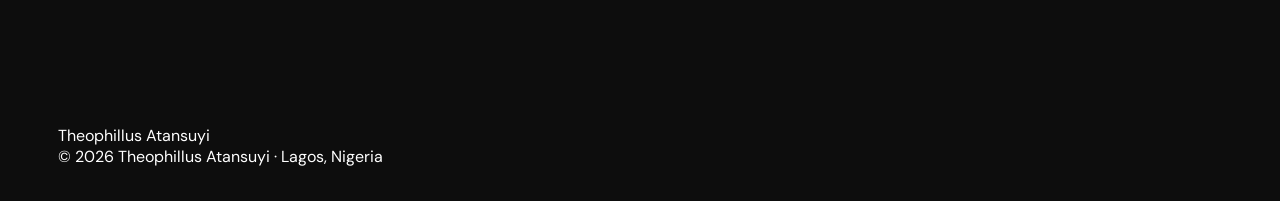
==== commit 1b92e2a8: "added images" ====
--- a/index.html
+++ b/index.html
@@ -1,3569 +1,283 @@
 <!doctype html>
-
 <html lang="en">
-
 <head>
   <meta charset="utf-8">
   <meta name="viewport" content="width=device-width, initial-scale=1">
   <meta name="theme-color" content="#ece9e6">
-  <meta
-    name="description"
-    content="Portrait, editorial and commercial photography by Theophillus Atansuyi, based in Lagos, Nigeria."
-  >
-
+  <meta name="description" content="Portrait, editorial and commercial photography by Theophillus Atansuyi, based in Lagos, Nigeria.">
   <title>Theophillus Atansuyi — Photographer & Visual Storyteller</title>
-
   <link rel="preload" as="image" href="./images/profile2.jpeg" fetchpriority="high">
-
   <link rel="preconnect" href="https://fonts.googleapis.com">
   <link rel="preconnect" href="https://fonts.gstatic.com" crossorigin>
-
-  <link
-    href="https://fonts.googleapis.com/css2?family=DM+Sans:wght@400;500;600;700&family=Playfair+Display:ital,wght@0,500;0,600;0,700;1,500;1,600&display=swap"
-    rel="stylesheet"
-  >
-
-  <style>
-    :root {
-      --paper: #ece9e6;
-      --paper-2: #f4f1ee;
-      --ink: #282623;
-      --muted: #706a64;
-      --taupe: #a48160;
-      --slate: #abb2ba;
-      --slate-soft: #d9dce0;
-      --line: #d3cbc3;
-      --white: #fffdfa;
-      --serif: 'Playfair Display', Georgia, serif;
-      --sans: 'DM Sans', Arial, sans-serif;
-      --wide: 1320px;
-      --ease: cubic-bezier(0.2, 0.7, 0.2, 1);
-      --dots-space: 58px;
-    }
-
-    * {
-      box-sizing: border-box;
-    }
-
-    html {
-      scroll-behavior: smooth;
-      scroll-padding-top: 88px;
-      overflow-x: hidden;
-    }
-
-    body {
-      margin: 0;
-      background: var(--paper);
-      color: var(--ink);
-      font-family: var(--sans);
-      -webkit-font-smoothing: antialiased;
-      overflow-x: hidden;
-      width: 100%;
-      max-width: 100%;
-    }
-
-    main,
-    header,
-    footer,
-    section {
-      max-width: 100%;
-    }
-
-    body.modal-open {
-      overflow: hidden;
-    }
-
-    ::selection {
-      background: var(--slate);
-      color: var(--ink);
-    }
-
-    a {
-      color: inherit;
-      text-decoration: none;
-    }
-
-    button {
-      font: inherit;
-    }
-
-    .wrap {
-      width: min(var(--wide), calc(100% - 9vw));
-      max-width: 100%;
-      margin: auto;
-    }
-
-    .eyebrow {
-      font-size: 0.72rem;
-      letter-spacing: 0.19em;
-      text-transform: uppercase;
-      font-weight: 700;
-      color: var(--taupe);
-    }
-
-    /* =========================================================
-       SCROLL PROGRESS BAR
-    ========================================================= */
-
-    .progress {
-      position: fixed;
-      top: 0;
-      left: 0;
-      height: 3px;
-      width: 100%;
-      background: linear-gradient(90deg, var(--taupe), var(--slate));
-      transform: scaleX(0);
-      transform-origin: left;
-      z-index: 30;
-      pointer-events: none;
-    }
-
-    /* =========================================================
-       HEADER
-    ========================================================= */
-
-    .topbar {
-      height: 88px;
-      display: flex;
-      align-items: center;
-      justify-content: space-between;
-      border-bottom: 1px solid rgba(40, 38, 35, 0.12);
-      position: fixed;
-      z-index: 20;
-      top: 0;
-      left: 0;
-      width: 100%;
-      padding: 0 4.5vw;
-      color: var(--ink);
-      background: rgba(236, 233, 230, 0.97);
-      backdrop-filter: blur(12px);
-      animation: dropIn 0.9s var(--ease) backwards;
-      transition: box-shadow 0.35s;
-    }
-
-    .topbar.scrolled {
-      box-shadow: 0 8px 30px rgba(40, 38, 35, 0.08);
-    }
-
-    @keyframes dropIn {
-      from {
-        transform: translateY(-100%);
-        opacity: 0;
-      }
-    }
-
-    .brand {
-      display: flex;
-      align-items: center;
-      gap: 13px;
-      font-size: 0.82rem;
-      letter-spacing: 0.11em;
-      text-transform: uppercase;
-      font-weight: 600;
-    }
-
-    .brand-mark {
-      height: 39px;
-      width: 39px;
-      border: 1px solid rgba(40, 38, 35, 0.65);
-      border-radius: 50%;
-      display: grid;
-      place-items: center;
-      font-family: var(--serif);
-      font-size: 1.05rem;
-      letter-spacing: -0.05em;
-      transition:
-        background 0.3s,
-        color 0.3s,
-        transform 0.5s var(--ease);
-    }
-
-    .brand:hover .brand-mark {
-      background: var(--ink);
-      color: var(--paper);
-      transform: rotate(360deg);
-    }
-
-    .nav {
-      display: flex;
-      gap: 34px;
-      align-items: center;
-      font-size: 0.73rem;
-      letter-spacing: 0.14em;
-      text-transform: uppercase;
-    }
-
-    .nav a {
-      opacity: 0.86;
-      transition: opacity 0.2s;
-      position: relative;
-    }
-
-    .nav a::after {
-      content: "";
-      position: absolute;
-      left: 0;
-      right: 0;
-      bottom: -6px;
-      height: 1px;
-      background: var(--taupe);
-      transform: scaleX(0);
-      transform-origin: left;
-      transition: transform 0.35s var(--ease);
-    }
-
-    .nav a:hover {
-      opacity: 1;
-    }
-
-    .nav a:hover::after {
-      transform: scaleX(1);
-    }
-
-    .menu {
-      display: none;
-      background: none;
-      border: 0;
-      color: inherit;
-      font-size: 1.5rem;
-      cursor: pointer;
-    }
-
-    main {
-      padding-top: 88px;
-    }
-
-    /* =========================================================
-       HERO / SLIDESHOW
-    ========================================================= */
-
-    .hero {
-      height: calc(100svh - 88px);
-      min-height: 440px;
-      position: relative;
-      color: var(--ink);
-      background: #262220;
-      display: flex;
-      flex-direction: column;
-      overflow: hidden;
-      animation: heroIn 1.4s ease backwards;
-    }
-
-    @keyframes heroIn {
-      from {
-        opacity: 0;
-      }
-    }
-
-    .slides {
-      position: relative;
-      flex: 1;
-      min-height: 0;
-      background: #262220;
-      overflow: hidden;
-    }
-
-    .slide {
-      position: absolute;
-      inset: 0;
-      opacity: 0;
-      visibility: hidden;
-      transition:
-        opacity 0.85s ease,
-        visibility 0.85s ease;
-      overflow: hidden;
-      background: #262220;
-    }
-
-    .slide::before {
-      content: "";
-      position: absolute;
-      inset: -40px;
-      background-image: var(--slide-background);
-      background-size: cover;
-      background-position: center;
-      filter: blur(30px) saturate(1.1);
-      transform: scale(1.12);
-      opacity: 0.7;
-      z-index: 0;
-    }
-
-    .slide::after {
-      content: "";
-      position: absolute;
-      inset: 0;
-      background: rgba(20, 17, 15, 0.12);
-      z-index: 1;
-      pointer-events: none;
-    }
-
-    .slide.is-active {
-      opacity: 1;
-      visibility: visible;
-    }
-
-    .slide img {
-      position: absolute;
-      z-index: 2;
-      top: 0;
-      left: 0;
-      width: 100%;
-      height: calc(100% - var(--dots-space));
-      object-fit: contain;
-      object-position: center;
-      display: block;
-      transform: scale(1);
-      transition: transform 8s ease-out;
-    }
-
-    .slide.is-active img {
-      transform: scale(1.035);
-    }
-
-    /* =========================================================
-       SLIDESHOW CONTROLS
-    ========================================================= */
-
-    .slider-controls {
-      position: absolute;
-      inset: 0;
-      height: auto;
-      flex: auto;
-      display: block;
-      background: transparent;
-      border: 0;
-      pointer-events: none;
-      z-index: 5;
-    }
-
-    .slider-arrow {
-      position: absolute;
-      top: calc(50% - (var(--dots-space) / 2));
-      transform: translateY(-50%);
-      width: 56px;
-      height: 56px;
-      border: 0;
-      border-radius: 50%;
-      background: transparent;
-      color: #fff;
-      font-size: 2.2rem;
-      line-height: 1;
-      display: grid;
-      place-items: center;
-      cursor: pointer;
-      pointer-events: auto;
-      opacity: 0.16;
-      text-shadow: 0 0 14px rgba(0, 0, 0, 0.45);
-      transition:
-        opacity 0.3s,
-        background 0.3s,
-        transform 0.3s;
-    }
-
-    .hero:hover .slider-arrow {
-      opacity: 0.3;
-    }
-
-    .slider-arrow:hover,
-    .slider-arrow:focus-visible {
-      opacity: 0.95;
-      background: rgba(35, 31, 29, 0.28);
-    }
-
-    .slider-arrow:active {
-      transform: translateY(-50%) scale(0.92);
-    }
-
-    .slider-arrow[data-direction="prev"] {
-      left: clamp(10px, 2.5vw, 36px);
-    }
-
-    .slider-arrow[data-direction="next"] {
-      right: clamp(10px, 2.5vw, 36px);
-    }
-
-    @media (hover: none) {
-      .slider-arrow {
-        opacity: 0.22;
-      }
-    }
-
-    .slide-dots {
-      position: absolute;
-      left: 50%;
-      bottom: 14px;
-      transform: translateX(-50%);
-      display: flex;
-      align-items: center;
-      gap: 8px;
-      pointer-events: auto;
-      padding: 10px 14px;
-      border-radius: 99px;
-      background: rgba(35, 31, 29, 0.55);
-      backdrop-filter: blur(6px);
-    }
-
-    .slide-dot {
-      width: 8px;
-      height: 8px;
-      border: 0;
-      border-radius: 50%;
-      padding: 0;
-      background: rgba(255, 255, 255, 0.55);
-      cursor: pointer;
-      transition:
-        width 0.35s var(--ease),
-        background 0.25s;
-    }
-
-    .slide-dot:hover {
-      background: rgba(255, 255, 255, 0.9);
-    }
-
-    .slide-dot[aria-current="true"] {
-      width: 26px;
-      border-radius: 9px;
-      background: #fff;
-    }
-
-    .slide-count {
-      display: none;
-    }
-
-    /* =========================================================
-       BUTTONS
-    ========================================================= */
-
-    .button {
-      display: inline-flex;
-      align-items: center;
-      gap: 22px;
-      border: 1px solid currentColor;
-      background: transparent;
-      color: inherit;
-      cursor: pointer;
-      padding: 15px 20px;
-      text-transform: uppercase;
-      font-size: 0.7rem;
-      letter-spacing: 0.16em;
-      transition:
-        background 0.25s,
-        color 0.25s,
-        gap 0.35s var(--ease);
-    }
-
-    .button.solid {
-      background: var(--white);
-      color: var(--ink);
-      border-color: var(--ink);
-      font-weight: 700;
-      letter-spacing: 0.2em;
-      gap: 0;
-      padding: 20px 56px;
-    }
-
-    .button.solid:hover {
-      background: var(--slate);
-      color: var(--white);
-      border-color: var(--ink);
-    }
-
-    /* =========================================================
-       ABOUT
-    ========================================================= */
-
-    .intro {
-      padding: 110px 0 120px;
-      display: grid;
-      grid-template-columns: minmax(0, 1fr) minmax(0, 1fr);
-      gap: clamp(40px, 9vw, 150px);
-      align-items: center;
-    }
-
-    .intro > div:first-child img {
-      display: block;
-      width: 100%;
-      aspect-ratio: 19 / 20;
-      object-fit: cover;
-      object-position: center 25%;
-    }
-
-    .intro-copy {
-      padding: 0;
-    }
-
-    .intro .intro-title {
-      font: 500 clamp(3rem, 5vw, 4.5rem) / 1 var(--serif);
-      letter-spacing: -0.035em;
-      margin: 0 0 clamp(40px, 6vw, 80px);
-    }
-
-    .intro .intro-title span {
-      display: block;
-      font-size: 0.52em;
-      letter-spacing: -0.02em;
-      margin-top: 0.25em;
-    }
-
-    .intro-copy p {
-      font-size: 1rem;
-      line-height: 1.95;
-      color: #4a4642;
-      margin: 0 0 30px;
-      max-width: 620px;
-    }
-
-    .intro .button.solid {
-      margin-top: 28px;
-    }
-
-    /* =========================================================
-       WHAT I PHOTOGRAPH
-    ========================================================= */
-
-    .what-band {
-      background: var(--slate);
-      padding: 105px 0 115px;
-    }
-
-    .what h2 {
-      font: 600 clamp(2.8rem, 5vw, 4.4rem) / 1 var(--serif);
-      letter-spacing: -0.04em;
-      margin: 0 0 52px;
-    }
-
-    .service-cards {
-      display: grid;
-      grid-template-columns: repeat(3, 1fr);
-      gap: 26px;
-    }
-
-    .service-card {
-      background: #f4f3f0;
-      padding: 34px 30px 38px;
-      min-height: 300px;
-      position: relative;
-      overflow: hidden;
-      transition:
-        box-shadow 0.4s,
-        opacity 0.9s ease,
-        transform 0.9s var(--ease);
-    }
-
-    .service-card::after {
-      content: "";
-      position: absolute;
-      left: 0;
-      right: 0;
-      bottom: 0;
-      height: 3px;
-      background: var(--slate);
-      transform: scaleX(0);
-      transform-origin: left;
-      transition: transform 0.5s var(--ease);
-    }
-
-    .service-card:hover::after {
-      transform: scaleX(1);
-    }
-
-    .service-card.settled:hover {
-      transform: translateY(-8px);
-      box-shadow: 0 22px 40px rgba(40, 38, 35, 0.14);
-    }
-
-    .service-card .number {
-      font: 500 3rem / 1 var(--serif);
-      color: var(--taupe);
-      display: inline-block;
-      transform: translateX(-16px);
-      opacity: 0;
-      transition:
-        transform 0.8s var(--ease) 0.25s,
-        opacity 0.8s ease 0.25s;
-    }
-
-    .service-card.in .number {
-      transform: none;
-      opacity: 1;
-    }
-
-    .service-card h3 {
-      font-size: 1.45rem;
-      line-height: 1.4;
-      margin: 34px 0 22px;
-    }
-
-    .service-card p {
-      font-size: 1rem;
-      line-height: 1.55;
-      color: var(--muted);
-      margin: 0;
-    }
-
-    /* =========================================================
-       PORTFOLIO
-    ========================================================= */
-
-    .portfolio {
-      padding: 105px 0 120px;
-      background: var(--paper-2);
-    }
-
-    .section-head {
-      display: flex;
-      align-items: end;
-      justify-content: space-between;
-      margin-bottom: 38px;
-    }
-
-    .section-head h2 {
-      font: 500 clamp(2.6rem, 5vw, 5rem) / 1 var(--serif);
-      letter-spacing: -0.04em;
-      margin: 15px 0 0;
-    }
-
-    .filters {
-      display: flex;
-      gap: 8px;
-      flex-wrap: wrap;
-      justify-content: flex-end;
-    }
-
-    .filter {
-      border: 1px solid var(--slate);
-      background: transparent;
-      color: var(--muted);
-      border-radius: 99px;
-      padding: 10px 16px;
-      font-size: 0.69rem;
-      letter-spacing: 0.08em;
-      text-transform: uppercase;
-      cursor: pointer;
-      transition: 0.2s;
-    }
-
-    .filter:hover,
-    .filter.active {
-      background: var(--slate);
-      border-color: var(--slate);
-      color: white;
-    }
-
-    /* 3-column masonry wall */
-
-    .gallery {
-      display: grid;
-      grid-template-columns: repeat(3, 1fr);
-      gap: 20px;
-    }
-
-    .gallery-item {
-      position: relative;
-      display: block;
-      overflow: hidden;
-      background: #ddd6cc;
-      cursor: pointer;
-      aspect-ratio: 4 / 5;
-    }
-
-    .gallery-item img {
-      position: absolute;
-      inset: 0;
-      width: 100%;
-      height: 100%;
-      object-fit: cover;
-      object-position: center;
-      display: block;
-      background: #ddd6cc;
-      transition: transform 0.7s var(--ease);
-    }
-
-    .gallery-item img.is-broken {
-      display: none;
-    }
-
-    .gallery-item:hover img {
-      transform: scale(1.04);
-    }
-
-    /* Hover overlay */
-
-    .gallery-item__overlay {
-      position: absolute;
-      inset: 0;
-      display: grid;
-      place-items: center;
-      background: rgba(20, 17, 15, 0.5);
-      color: #fff;
-      font-size: 0.7rem;
-      letter-spacing: 0.22em;
-      text-transform: uppercase;
-      font-weight: 600;
-      text-align: center;
-      padding: 20px;
-      opacity: 0;
-      transition: opacity 0.35s var(--ease);
-      pointer-events: none;
-      z-index: 2;
-    }
-
-    .gallery-item__overlay span {
-      display: inline-flex;
-      align-items: center;
-      gap: 12px;
-      padding: 14px 24px;
-      border: 1px solid rgba(255, 255, 255, 0.8);
-      border-radius: 99px;
-      backdrop-filter: blur(6px);
-      background: rgba(255, 255, 255, 0.08);
-      line-height: 1;
-    }
-
-    .gallery-item__overlay svg {
-      width: 15px;
-      height: 15px;
-      flex: none;
-    }
-
-    .gallery-item:hover .gallery-item__overlay,
-    .gallery-item:focus-visible .gallery-item__overlay {
-      opacity: 1;
-    }
-
-    /* =========================================================
-       LIGHTBOX
-    ========================================================= */
-
-    .lightbox {
-      position: fixed;
-      inset: 0;
-      z-index: 200;
-      background: rgba(12, 10, 9, 0.96);
-      display: flex;
-      align-items: center;
-      justify-content: center;
-      padding: 40px 20px;
-      opacity: 0;
-      visibility: hidden;
-      transition:
-        opacity 0.3s ease,
-        visibility 0.3s;
-    }
-
-    .lightbox.open {
-      opacity: 1;
-      visibility: visible;
-    }
-
-    .lightbox__stage {
-      position: relative;
-      width: 100%;
-      height: 100%;
-      display: flex;
-      align-items: center;
-      justify-content: center;
-    }
-
-    .lightbox__img {
-      max-width: min(1100px, 100%);
-      max-height: 100%;
-      width: auto;
-      height: auto;
-      object-fit: contain;
-      display: block;
-      box-shadow: 0 20px 60px rgba(0, 0, 0, 0.5);
-      transform: scale(0.98);
-      opacity: 0.001;
-      transition:
-        opacity 0.35s ease,
-        transform 0.45s var(--ease);
-      user-select: none;
-      -webkit-user-drag: none;
-    }
-
-    .lightbox.open .lightbox__img.is-loaded {
-      opacity: 1;
-      transform: scale(1);
-    }
-
-    .lightbox__close {
-      position: absolute;
-      top: 22px;
-      right: 22px;
-      width: 44px;
-      height: 44px;
-      border: 0;
-      background: transparent;
-      color: #fff;
-      display: grid;
-      place-items: center;
-      cursor: pointer;
-      opacity: 0.7;
-      transition: opacity 0.25s, transform 0.35s var(--ease);
-      z-index: 3;
-    }
-
-    .lightbox__close:hover,
-    .lightbox__close:focus-visible {
-      opacity: 1;
-      transform: rotate(90deg);
-    }
-
-    .lightbox__close svg {
-      width: 26px;
-      height: 26px;
-    }
-
-    .lightbox__nav {
-      position: absolute;
-      top: 50%;
-      transform: translateY(-50%);
-      width: 56px;
-      height: 56px;
-      border: 0;
-      background: transparent;
-      color: #fff;
-      display: grid;
-      place-items: center;
-      cursor: pointer;
-      opacity: 0.65;
-      transition: opacity 0.25s, transform 0.35s var(--ease);
-      z-index: 3;
-    }
-
-    .lightbox__nav:hover,
-    .lightbox__nav:focus-visible {
-      opacity: 1;
-    }
-
-    .lightbox__nav[data-nav="prev"] {
-      left: clamp(8px, 3vw, 40px);
-    }
-
-    .lightbox__nav[data-nav="next"] {
-      right: clamp(8px, 3vw, 40px);
-    }
-
-    .lightbox__nav svg {
-      width: 40px;
-      height: 40px;
-      stroke-width: 1;
-    }
-
-    .lightbox__counter {
-      position: absolute;
-      bottom: 22px;
-      left: 50%;
-      transform: translateX(-50%);
-      color: rgba(255, 255, 255, 0.75);
-      font-size: 0.72rem;
-      letter-spacing: 0.22em;
-      text-transform: uppercase;
-      font-weight: 500;
-      pointer-events: none;
-    }
-
-    /* =========================================================
-       STATEMENT
-    ========================================================= */
-
-    .statement {
-      padding: 150px 0;
-      text-align: center;
-      background: var(--slate);
-      color: var(--ink);
-      overflow: hidden;
-    }
-
-    .statement .eyebrow {
-      color: #3c434b;
-    }
-
-    .statement blockquote {
-      font: 500 clamp(2.3rem, 5.5vw, 5.4rem) / 1.12 var(--serif);
-      font-style: italic;
-      letter-spacing: -0.035em;
-      margin: 25px auto 24px;
-      max-width: 970px;
-    }
-
-    .statement blockquote .w {
-      display: inline-block;
-      opacity: 0;
-      transform: translateY(26px);
-      transition:
-        opacity 0.7s ease,
-        transform 0.8s var(--ease);
-      transition-delay: var(--wd, 0s);
-    }
-
-    .statement blockquote.in .w {
-      opacity: 1;
-      transform: none;
-    }
-
-    .statement .byline {
-      font-size: 0.7rem;
-      letter-spacing: 0.16em;
-      text-transform: uppercase;
-      color: #3c434b;
-    }
-
-    /* =========================================================
-       PROCESS
-    ========================================================= */
-
-    .process {
-      padding: 130px 0 145px;
-    }
-
-    .process h2 {
-      font: 600 clamp(2.6rem, 5vw, 4.7rem) / 1 var(--serif);
-      letter-spacing: -0.04em;
-      margin: 0 0 75px;
-    }
-
-    .steps {
-      display: grid;
-      grid-template-columns: repeat(4, 1fr);
-      gap: 28px;
-    }
-
-    .step {
-      position: relative;
-    }
-
-    .step:not(:last-child)::after {
-      content: "";
-      position: absolute;
-      height: 1px;
-      background: var(--line);
-      top: 57px;
-      left: 139px;
-      right: -20px;
-      transform: scaleX(0);
-      transform-origin: left;
-      transition: transform 1s var(--ease) 0.5s;
-    }
-
-    .step.in:not(:last-child)::after {
-      transform: scaleX(1);
-    }
-
-    .step-number {
-      width: 94px;
-      height: 94px;
-      border-radius: 50%;
-      background: var(--taupe);
-      display: grid;
-      place-items: center;
-      color: white;
-      font: 600 2rem var(--serif);
-      margin-bottom: 25px;
-      transform: scale(0.5);
-      transition: transform 0.8s var(--ease) 0.2s;
-    }
-
-    .step.in .step-number {
-      transform: scale(1);
-    }
-
-    .step h3 {
-      font-size: 1.25rem;
-      margin: 0 0 11px;
-    }
-
-    .step p {
-      color: var(--muted);
-      line-height: 1.65;
-      font-size: 0.95rem;
-      max-width: 250px;
-      margin: 0;
-    }
-
-    /* =========================================================
-       FOOTER
-    ========================================================= */
-
-    .site-footer {
-      background: #0d0d0d;
-      color: #fff;
-      padding: 100px 0 34px;
-    }
-
-    .footer-top {
-      display: grid;
-      grid-template-columns: 1.1fr 0.9fr;
-      gap: clamp(40px, 8vw, 120px);
-      align-items: end;
-      padding-bottom: 72px;
-    }
-
-    .footer-cta h2 {
-      font: 600 clamp(2.6rem, 5vw, 4.4rem) / 1.05 var(--serif);
-      letter-spacing: -0.04em;
-      margin: 0 0 18px;
-      color: #fff;
-    }
-
-    .footer-cta p {
-      font-size: 1.05rem;
-      line-height: 1.7;
-      color: rgba(255, 255, 255, 0.72);
-      max-width: 440px;
-      margin: 0 0 34px;
-    }
-
-    .footer-reach h3 {
-      font-size: 0.72rem;
-      letter-spacing: 0.19em;
-      text-transform: uppercase;
-      font-weight: 700;
-      color: rgba(255, 255, 255, 0.6);
-      margin: 0 0 20px;
-    }
-
-    .social-links {
-      display: flex;
-      flex-wrap: wrap;
-      gap: 12px;
-    }
-
-    .social {
-      display: inline-flex;
-      align-items: center;
-      gap: 12px;
-      padding: 14px 22px 14px 16px;
-      border: 1px solid rgba(255, 255, 255, 0.35);
-      border-radius: 99px;
-      background: transparent;
-      color: #fff;
-      font-size: 0.76rem;
-      font-weight: 600;
-      letter-spacing: 0.1em;
-      text-transform: uppercase;
-      cursor: pointer;
-      transition:
-        background 0.25s,
-        color 0.25s,
-        border-color 0.25s,
-        transform 0.35s var(--ease);
-    }
-
-    .social svg {
-      width: 20px;
-      height: 20px;
-      flex: none;
-    }
-
-    .social:hover,
-    .social:focus-visible {
-      background: #fff;
-      border-color: #fff;
-      color: #0d0d0d;
-      transform: translateY(-4px);
-    }
-
-    /* =========================================================
-       WHATSAPP QR CARD
-       Sits on its own row below the social pills.
-    ========================================================= */
-
-    .qr-card {
-      display: flex;
-      align-items: center;
-      gap: 16px;
-      margin-top: 22px;
-      padding: 14px 22px 14px 14px;
-      border: 1px solid rgba(255, 255, 255, 0.28);
-      border-radius: 16px;
-      background: rgba(255, 255, 255, 0.04);
-      color: #fff;
-      width: fit-content;
-      max-width: 100%;
-      transition:
-        background 0.25s,
-        border-color 0.25s,
-        transform 0.35s var(--ease);
-    }
-
-    .qr-card:hover {
-      background: rgba(255, 255, 255, 0.09);
-      border-color: rgba(255, 255, 255, 0.55);
-      transform: translateY(-3px);
-    }
-
-    .qr-card img {
-      display: block;
-      width: 96px;
-      height: 96px;
-      flex: none;
-      background: #fff;
-      padding: 6px;
-      border-radius: 8px;
-      object-fit: contain;
-    }
-
-    .qr-card__copy {
-      display: flex;
-      flex-direction: column;
-      gap: 4px;
-      line-height: 1.3;
-      min-width: 0;
-    }
-
-    .qr-card__copy strong {
-      font-size: 0.82rem;
-      letter-spacing: 0.08em;
-      text-transform: uppercase;
-      font-weight: 700;
-      white-space: nowrap;
-    }
-
-    .qr-card__copy span {
-      font-size: 0.78rem;
-      color: rgba(255, 255, 255, 0.68);
-      line-height: 1.4;
-    }
-
-    /* =========================================================
-       CONTACT POP-UP
-    ========================================================= */
-
-    .modal {
-      position: fixed;
-      inset: 0;
-      z-index: 100;
-      display: grid;
-      place-items: center;
-      padding: 20px;
-      visibility: hidden;
-      opacity: 0;
-      transition:
-        opacity 0.35s ease,
-        visibility 0.35s;
-    }
-
-    .modal.open {
-      visibility: visible;
-      opacity: 1;
-    }
-
-    .modal-card {
-      position: relative;
-      width: min(640px, 100%);
-      max-height: calc(100svh - 40px);
-      overflow-y: auto;
-      background: #fff;
-      border-radius: 22px;
-      box-shadow: 0 30px 80px rgba(20, 17, 15, 0.35);
-      transform: translateY(26px) scale(0.96);
-      transition: transform 0.5s var(--ease);
-    }
-
-    .modal.open .modal-card {
-      transform: none;
-    }
-
-    .modal-head {
-      display: flex;
-      align-items: flex-start;
-      justify-content: space-between;
-      gap: 20px;
-      padding: 28px 30px 22px;
-      border-bottom: 1px solid #ebe8e4;
-    }
-
-    .modal-head h2 {
-      font: 600 1.6rem / 1.2 var(--serif);
-      letter-spacing: -0.02em;
-      margin: 0 0 6px;
-    }
-
-    .modal-head p {
-      margin: 0;
-      color: var(--muted);
-      font-size: 0.98rem;
-      line-height: 1.5;
-    }
-
-    .modal-close {
-      flex: none;
-      width: 36px;
-      height: 36px;
-      border: 0;
-      border-radius: 50%;
-      background: transparent;
-      color: #7b838c;
-      display: grid;
-      place-items: center;
-      cursor: pointer;
-      transition:
-        background 0.25s,
-        color 0.25s,
-        transform 0.4s var(--ease);
-    }
-
-    .modal-close:hover,
-    .modal-close:focus-visible {
-      background: var(--slate-soft);
-      color: var(--ink);
-      transform: rotate(90deg);
-    }
-
-    .modal-close svg {
-      width: 20px;
-      height: 20px;
-    }
-
-    .contact-form {
-      padding: 26px 30px 28px;
-      display: grid;
-      gap: 20px;
-    }
-
-    .field-row {
-      display: grid;
-      grid-template-columns: 1fr 1fr;
-      gap: 16px;
-    }
-
-    .field label {
-      display: block;
-      font-weight: 600;
-      font-size: 0.92rem;
-      margin-bottom: 10px;
-    }
-
-    .field input,
-    .field select,
-    .field textarea {
-      width: 100%;
-      font: inherit;
-      font-size: 1rem;
-      color: var(--ink);
-      background: #fff;
-      border: 1px solid #dcd8d3;
-      border-radius: 14px;
-      padding: 15px 18px;
-      outline: 0;
-      transition:
-        border-color 0.2s,
-        box-shadow 0.2s;
-    }
-
-    .field textarea {
-      min-height: 130px;
-      resize: vertical;
-      line-height: 1.5;
-    }
-
-    .field select {
-      appearance: none;
-      padding-right: 46px;
-      background-image: url("data:image/svg+xml,%3Csvg xmlns='http://www.w3.org/2000/svg' width='16' height='16' viewBox='0 0 24 24' fill='none' stroke='%23282623' stroke-width='2.4' stroke-linecap='round' stroke-linejoin='round'%3E%3Cpath d='m6 9 6 6 6-6'/%3E%3C/svg%3E");
-      background-repeat: no-repeat;
-      background-position: right 18px center;
-    }
-
-    .field input::placeholder,
-    .field textarea::placeholder {
-      color: #9aa1a9;
-    }
-
-    .field input:focus,
-    .field select:focus,
-    .field textarea:focus {
-      border-color: var(--slate);
-      box-shadow: 0 0 0 4px rgba(133, 131, 130, 0.16);
-    }
-
-    .send {
-      width: 100%;
-      display: flex;
-      align-items: center;
-      justify-content: center;
-      gap: 12px;
-      border: 0;
-      border-radius: 14px;
-      padding: 17px 20px;
-      background: var(--slate);
-      color: #fff;
-      font-size: 1rem;
-      font-weight: 600;
-      cursor: pointer;
-      transition:
-        background 0.25s,
-        transform 0.25s;
-    }
-
-    .send:hover {
-      background: var(--ink);
-    }
-
-    .send:active {
-      transform: scale(0.99);
-    }
-
-    .send:disabled {
-      opacity: 0.7;
-      cursor: progress;
-    }
-
-    .send svg {
-      width: 19px;
-      height: 19px;
-    }
-
-    .form-status {
-      margin: -6px 0 0;
-      font-size: 0.9rem;
-      line-height: 1.5;
-      color: #a3392f;
-    }
-
-    .form-status:empty {
-      display: none;
-    }
-
-    .form-note {
-      margin: 0;
-      text-align: center;
-      font-size: 0.85rem;
-      color: #8a9098;
-    }
-
-    .honey {
-      position: absolute;
-      left: -9999px;
-      width: 0;
-      height: 0;
-      overflow: hidden;
-      opacity: 0;
-    }
-
-    .modal-success {
-      display: none;
-      padding: 54px 30px 48px;
-      text-align: center;
-    }
-
-    .modal.sent .contact-form {
-      display: none;
-    }
-
-    .modal.sent .modal-success {
-      display: block;
-    }
-
-    .modal-success svg {
-      width: 62px;
-      height: 62px;
-      color: var(--slate);
-    }
-
-    .modal-success h3 {
-      font: 600 1.8rem var(--serif);
-      margin: 18px 0 10px;
-    }
-
-    .modal-success p {
-      color: var(--muted);
-      line-height: 1.6;
-      margin: 0 auto 28px;
-      max-width: 380px;
-    }
-
-    .modal-success .button.solid {
-      padding: 17px 44px;
-    }
-
-    /* =========================================================
-       SCROLL ANIMATIONS
-    ========================================================= */
-
-    [data-anim] {
-      opacity: 0;
-      transition:
-        opacity 0.9s ease,
-        transform 0.9s var(--ease);
-      transition-delay: var(--d, 0s);
-    }
-
-    [data-anim="up"] {
-      transform: translateY(56px);
-    }
-
-    [data-anim="left"] {
-      transform: translateX(-70px);
-    }
-
-    [data-anim="right"] {
-      transform: translateX(70px);
-    }
-
-    [data-anim="zoom"] {
-      transform: scale(0.82) translateY(30px);
-    }
-
-    [data-anim="words"] {
-      opacity: 1;
-    }
-
-    [data-anim].in {
-      opacity: 1;
-      transform: none;
-    }
-
-    [data-anim].settled {
-      transition-delay: 0s;
-      transition-duration: 0.35s;
-    }
-
-    /* =========================================================
-       TABLET
-    ========================================================= */
-
-    @media (max-width: 850px) {
-      .wrap {
-        width: calc(100% - 48px);
-      }
-
-      .topbar {
-        height: 74px;
-        padding: 0 24px;
-      }
-
-      main {
-        padding-top: 74px;
-      }
-
-      .hero {
-        height: calc(100svh - 74px);
-      }
-
-      html {
-        scroll-padding-top: 74px;
-      }
-
-      .nav {
-        gap: 17px;
-      }
-
-      .nav a {
-        font-size: 0.66rem;
-      }
-
-      .intro {
-        gap: 40px;
-      }
-
-      .gallery {
-        gap: 16px;
-      }
-
-      .step:not(:last-child)::after {
-        left: 112px;
-        right: -12px;
-      }
-
-      .service-card {
-        padding: 28px 24px;
-      }
-
-      .footer-top {
-        grid-template-columns: 1fr;
-        gap: 48px;
-      }
-    }
-
-    /* =========================================================
-       MOBILE
-    ========================================================= */
-
-    @media (max-width: 640px) {
-      :root {
-        --dots-space: 48px;
-      }
-
-      .topbar {
-        height: 68px;
-      }
-
-      .brand {
-        font-size: 0.68rem;
-      }
-
-      .brand-mark {
-        height: 34px;
-        width: 34px;
-      }
-
-      main {
-        padding-top: 68px;
-      }
-
-      .hero {
-        height: calc(100svh - 68px);
-        min-height: 400px;
-      }
-
-      html {
-        scroll-padding-top: 68px;
-      }
-
-      .menu {
-        display: block;
-      }
-
-      .nav {
-        display: none;
-        position: absolute;
-        top: 68px;
-        left: 0;
-        right: 0;
-        background: var(--ink);
-        color: white;
-        padding: 22px 24px 28px;
-        flex-direction: column;
-        align-items: flex-start;
-        gap: 22px;
-      }
-
-      .nav.open {
-        display: flex;
-      }
-
-      .slider-arrow {
-        width: 44px;
-        height: 44px;
-        font-size: 1.8rem;
-      }
-
-      .slide-dots {
-        bottom: 9px;
-        gap: 7px;
-        padding: 9px 11px;
-      }
-
-      .slide-dot {
-        width: 7px;
-        height: 7px;
-      }
-
-      .slide-dot[aria-current="true"] {
-        width: 21px;
-      }
-
-      .intro {
-        padding: 70px 0 80px;
-        grid-template-columns: 1fr;
-        gap: 36px;
-      }
-
-      .intro-copy p {
-        font-size: 0.96rem;
-        margin-bottom: 22px;
-      }
-
-      .intro .intro-title {
-        margin-bottom: 28px;
-      }
-
-      .what-band {
-        padding: 72px 0 80px;
-      }
-
-      .what h2 {
-        font-size: 2.8rem;
-        margin-bottom: 28px;
-      }
-
-      .service-cards {
-        grid-template-columns: 1fr;
-        gap: 14px;
-      }
-
-      .service-card {
-        min-height: 0;
-        padding: 26px 24px 30px;
-      }
-
-      .service-card .number {
-        font-size: 2.45rem;
-      }
-
-      .service-card h3 {
-        font-size: 1.25rem;
-        margin: 22px 0 12px;
-      }
-
-      .portfolio {
-        padding: 82px 0 88px;
-      }
-
-      .section-head {
-        display: block;
-        margin-bottom: 22px;
-      }
-
-      .section-head h2 {
-        font-size: 2.4rem;
-        line-height: 1.05;
-        margin-top: 10px;
-      }
-
-      .filters {
-        justify-content: flex-start;
-        margin-top: 18px;
-        gap: 6px;
-      }
-
-      .filter {
-        padding: 9px 13px;
-        font-size: 0.66rem;
-        letter-spacing: 0.1em;
-      }
-
-      /* One image per row on mobile — each tile fills the
-         screen width so the gallery feels as grand as desktop. */
-
-      .gallery {
-        grid-template-columns: 1fr 1fr;
-        gap: 8px;
-        width: calc(100% + 48px); /* Pulls the grid out to the edges of the screen */
-        margin-left: -24px;       /* Offsets the parent .wrap padding */
-        margin-right: -24px;
-      }
-
-      .gallery-item {
-        aspect-ratio: 3 / 4; /* Slightly taller tiles like the reference */
-        border-radius: 0;
-      }
-
-      .gallery-item__overlay {
-        font-size: 0.55rem;
-        letter-spacing: 0.12em;
-        padding: 8px;
-      }
-
-      .gallery-item__overlay span {
-        padding: 8px 10px;
-        gap: 6px;
-        backdrop-filter: blur(4px);
-        background: rgba(0, 0, 0, 0.5);
-        border: 1px solid rgba(255, 255, 255, 0.4);
-      }
-
-      .gallery-item__overlay svg {
-        width: 12px;
-        height: 12px;
-      }
-
-      .lightbox {
-        padding: 20px 8px;
-      }
-
-      .lightbox__nav {
-        width: 44px;
-        height: 44px;
-      }
-
-      .lightbox__nav svg {
-        width: 30px;
-        height: 30px;
-      }
-
-      .lightbox__nav[data-nav="prev"] {
-        left: 4px;
-      }
-
-      .lightbox__nav[data-nav="next"] {
-        right: 4px;
-      }
-
-      .lightbox__close {
-        top: 12px;
-        right: 12px;
-      }
-
-      .lightbox__counter {
-        bottom: 14px;
-        font-size: 0.62rem;
-      }
-
-      .statement {
-        padding: 105px 24px;
-      }
-
-      .process {
-        padding: 88px 0;
-      }
-
-      .process h2 {
-        margin-bottom: 42px;
-      }
-
-      .steps {
-        grid-template-columns: 1fr 1fr;
-        gap: 42px 22px;
-      }
-
-      .step-number {
-        width: 70px;
-        height: 70px;
-        font-size: 1.6rem;
-        margin-bottom: 17px;
-      }
-
-      .step:not(:last-child)::after {
-        display: none;
-      }
-
-      .step h3 {
-        font-size: 1.08rem;
-      }
-
-      .step p {
-        font-size: 0.85rem;
-      }
-
-      .site-footer {
-        padding: 72px 0 28px;
-      }
-
-      .footer-top {
-        padding-bottom: 52px;
-      }
-
-      .social {
-        padding: 13px 18px 13px 14px;
-      }
-
-      /* Compact QR card on mobile */
-
-      .qr-card {
-        gap: 12px;
-        margin-top: 16px;
-        padding: 12px 18px 12px 12px;
-      }
-
-      .qr-card img {
-        width: 78px;
-        height: 78px;
-      }
-
-      .qr-card__copy strong {
-        font-size: 0.74rem;
-      }
-
-      .qr-card__copy span {
-        font-size: 0.7rem;
-      }
-
-      .footer-bottom {
-        flex-direction: column;
-        align-items: flex-start;
-        gap: 10px;
-      }
-
-      .modal {
-        padding: 14px;
-      }
-
-      .modal-head {
-        padding: 22px 22px 18px;
-      }
-
-      .modal-head h2 {
-        font-size: 1.4rem;
-      }
-
-      .contact-form {
-        padding: 22px;
-      }
-
-      .field-row {
-        grid-template-columns: 1fr;
-      }
-    }
-
-    /* =========================================================
-       REDUCED MOTION
-    ========================================================= */
-
-    @media (prefers-reduced-motion: reduce) {
-      html {
-        scroll-behavior: auto;
-      }
-
-      *,
-      *::before,
-      *::after {
-        transition: none !important;
-        animation: none !important;
-      }
-
-      [data-anim],
-      .statement blockquote .w,
-      .service-card .number {
-        opacity: 1 !important;
-        transform: none !important;
-      }
-
-      .step-number {
-        transform: none !important;
-      }
-
-      .step::after {
-        transform: scaleX(1) !important;
-      }
-    }
-  </style>
-
+  <link href="https://fonts.googleapis.com/css2?family=DM+Sans:wght@400;500;600;700&family=Playfair+Display:ital,wght@0,500;0,600;0,700;1,500;1,600&display=swap" rel="stylesheet">
+  <link rel="stylesheet" href="style.css">
 </head>
-
 <body>
 
   <div class="progress" aria-hidden="true"></div>
 
-  <!-- =========================================================
-       HEADER
-  ========================================================= -->
-
   <header class="topbar">
-
-    <a
-      class="brand"
-      href="#home"
-      aria-label="Theophillus Atansuyi home"
-    >
+    <a class="brand" href="index.html" aria-label="Theophillus Atansuyi home">
       <span class="brand-mark">TA</span>
       <span>Theophillus Atansuyi</span>
     </a>
-
-    <button
-      class="menu"
-      type="button"
-      aria-label="Open navigation"
-      aria-expanded="false"
-    >
-      ☰
+        <button class="menu" type="button" aria-label="Open navigation" aria-expanded="false">
+      <span></span>
+      <span></span>
+      <span></span>
     </button>
-
-    <nav class="nav" aria-label="Main navigation">
-      <a href="#about">About</a>
-      <a href="#portfolio">Portfolio</a>
-      <a href="#contact">Contact</a>
+        <nav class="nav" aria-label="Main navigation">
+      <a href="index.html#about">About</a>
+      
+      <div class="nav-dropdown">
+        <a href="index.html#portfolio" class="nav-dropdown__trigger">
+          Portfolio <span class="caret">▾</span>
+        </a>
+        <div class="nav-dropdown__menu">
+          <a href="editorial.html">Editorial</a>
+          <a href="fashion.html">Fashion</a>
+          <a href="portrait.html">Portrait</a>
+          <a href="product.html">Product</a>
+        </div>
+      </div>
+
+      <a href="index.html#contact">Contact</a>
     </nav>
-
   </header>
 
   <main>
 
-    <!-- =======================================================
-         HERO SLIDESHOW
-    ======================================================== -->
-
-    <section
-      class="hero"
-      id="home"
-      aria-label="Photography slideshow"
-    >
-
+    <!-- HERO SLIDESHOW -->
+    <section class="hero" id="home" aria-label="Photography slideshow">
       <div class="slides">
-
-        <div
-          class="slide is-active"
-          style="--slide-background: url('./images/slide5.jpeg'); --slide-pos: center 40%;"
-        >
-          <img
-            src="./images/slide5.jpeg"
-            alt="Fashion portrait of a woman in black against a bright studio backdrop"
-            loading="eager"
-            fetchpriority="high"
-            decoding="async"
-          >
-        </div>
-
-        <div
-          class="slide"
-          style="--slide-background: url('./images/slide3.jpeg'); --slide-pos: center 35%;"
-        >
-          <img
-            src="./images/slide3.jpeg"
-            alt="Studio portrait of a man wearing a red shirt"
-            loading="lazy"
-            decoding="async"
-          >
-        </div>
-
-        <div
-          class="slide"
-          style="--slide-background: url('./images/slide4.jpeg'); --slide-pos: center 65%;"
-        >
-          <img
-            src="./images/slide4.jpeg"
-            alt="Dramatic studio portrait of a dancer in a dark pose"
-            loading="lazy"
-            decoding="async"
-          >
-        </div>
-
-        <div
-          class="slide"
-          style="--slide-background: url('./images/slide5.jpeg'); --slide-pos: center 50%;"
-        >
-          <img
-            src="./images/slide5.jpeg"
-            alt="Fashion portrait of a dancer in a hat against a warm studio backdrop"
-            loading="lazy"
-            decoding="async"
-          >
-        </div>
-
-        <div
-          class="slide"
-          style="--slide-background: url('./images/slide6.jpeg'); --slide-pos: center 70%;"
-        >
-          <img
-            src="./images/slide6.jpeg"
-            alt="Couple seated together in coordinated traditional clothing"
-            loading="lazy"
-            decoding="async"
-          >
-        </div>
-
-      </div>
-
-      <div
-        class="slider-controls"
-        aria-label="Slideshow controls"
-      >
-
-        <button
-          class="slider-arrow"
-          type="button"
-          data-direction="prev"
-          aria-label="Previous photo"
-        >
-          ‹
-        </button>
-
-        <div
-          class="slide-dots"
-          role="group"
-          aria-label="Choose a photo"
-        ></div>
-
-        <span
-          class="slide-count"
-          aria-live="polite"
-        >
-          01 / 05
-        </span>
-
-        <button
-          class="slider-arrow"
-          type="button"
-          data-direction="next"
-          aria-label="Next photo"
-        >
-          ›
-        </button>
-
-      </div>
-
-    </section>
-
-    <!-- =======================================================
-         ABOUT
-    ======================================================== -->
-
-    <section
-      class="intro wrap"
-      id="about"
-    >
-
+        <div class="slide is-active" style="--slide-background: url('./images/slide5.jpeg'); --slide-pos: center 40%;">
+          <img src="./images/slide5.jpeg" alt="Fashion portrait of a woman in black against a bright studio backdrop" loading="eager" fetchpriority="high" decoding="async">
+        </div>
+        <div class="slide" style="--slide-background: url('./images/slide3.jpeg'); --slide-pos: center 35%;">
+          <img src="./images/slide3.jpeg" alt="Studio portrait of a man wearing a red shirt" loading="lazy" decoding="async">
+        </div>
+        <div class="slide" style="--slide-background: url('./images/slide4.jpeg'); --slide-pos: center 65%;">
+          <img src="./images/slide4.jpeg" alt="Dramatic studio portrait of a dancer in a dark pose" loading="lazy" decoding="async">
+        </div>
+        <div class="slide" style="--slide-background: url('./images/slide5.jpeg'); --slide-pos: center 50%;">
+          <img src="./images/slide5.jpeg" alt="Fashion portrait of a dancer in a hat against a warm studio backdrop" loading="lazy" decoding="async">
+        </div>
+        <div class="slide" style="--slide-background: url('./images/slide6.jpeg'); --slide-pos: center 70%;">
+          <img src="./images/slide6.jpeg" alt="Couple seated together in coordinated traditional clothing" loading="lazy" decoding="async">
+        </div>
+      </div>
+      <div class="slider-controls" aria-label="Slideshow controls">
+        <button class="slider-arrow" type="button" data-direction="prev" aria-label="Previous photo">‹</button>
+        <div class="slide-dots" role="group" aria-label="Choose a photo"></div>
+        <span class="slide-count" aria-live="polite">01 / 05</span>
+        <button class="slider-arrow" type="button" data-direction="next" aria-label="Next photo">›</button>
+      </div>
+    </section>
+
+    <!-- ABOUT -->
+    <section class="intro wrap" id="about">
       <div data-stagger="left">
-
-        <img
-          src="./images/profile.jpeg"
-          alt="Portrait of Theophillus Atansuyi"
-          loading="lazy"
-          decoding="async">
-
-      </div>
-
+        <img src="./images/profile.jpeg" alt="Portrait of Theophillus Atansuyi" loading="lazy" decoding="async">
+      </div>
       <div class="intro-copy" data-stagger="up">
-
         <h2 class="intro-title">
           Hello!
           <span>I’m Theophillus Atansuyi</span>
         </h2>
-
-        <p>
-          I am a portrait, commercial, and editorial photographer
-          based in Lagos, Nigeria, dedicated to creating clean,
-          refined, timeless, and impactful imagery for individuals
-          and brands.
-        </p>
-
-        <p>
-          My approach is centered around understanding each
-          client’s unique vision, needs, and objectives. I work
-          closely with my clients throughout the creative process
-          to ensure every detail is thoughtfully considered.
-        </p>
-
-        <p>
-          Beyond delivering exceptional images, I am committed to
-          providing a seamless, enjoyable, and professional
-          experience. My goal is to create work that not only looks
-          beautiful but feels authentic, tells a story, communicates
-          purpose, and stands the test of time.
-        </p>
-
-        <button
-          class="button solid"
-          type="button"
-          data-open-contact
-        >
-          Say hi
-        </button>
-
-      </div>
-
-    </section>
-
-    <!-- =======================================================
-         SERVICES
-    ======================================================== -->
-
-    <section
-      class="what-band"
-      aria-labelledby="what-title"
-    >
-
+        <p>I am a portrait, commercial, and editorial photographer based in Lagos, Nigeria, dedicated to creating clean, refined, timeless, and impactful imagery for individuals and brands.</p>
+        <p>My approach is centered around understanding each client’s unique vision, needs, and objectives. I work closely with my clients throughout the creative process to ensure every detail is thoughtfully considered.</p>
+        <p>Beyond delivering exceptional images, I am committed to providing a seamless, enjoyable, and professional experience. My goal is to create work that not only looks beautiful but feels authentic, tells a story, communicates purpose, and stands the test of time.</p>
+        <button class="button solid" type="button" data-open-contact>Say hi</button>
+      </div>
+    </section>
+
+    <!-- SERVICES -->
+    <section class="what-band" aria-labelledby="what-title">
       <div class="what wrap">
-
-        <h2 id="what-title" data-anim="up">
-          What I Photograph
-        </h2>
-
+        <h2 id="what-title" data-anim="up">What I Photograph</h2>
         <div class="service-cards" data-stagger="up" data-cols="3">
-
           <article class="service-card">
-
-            <div class="number">
-              01
-            </div>
-
-            <h3>
-              Corporate & Team Portraits
-            </h3>
-
-            <p>
-              Executives, branches and teams, shot in one consistent
-              house style.
-            </p>
-
+            <div class="number">01</div>
+            <h3>Corporate & Team Portraits</h3>
+            <p>Executives, branches and teams, shot in one consistent house style.</p>
           </article>
-
           <article class="service-card">
-
-            <div class="number">
-              02
-            </div>
-
-            <h3>
-              Studio Portraits & Product Photography
-            </h3>
-
-            <p>
-              Studio portraits and product shots that highlight the best features of each subject.
-            </p>
-
+            <div class="number">02</div>
+            <h3>Studio Portraits & Product Photography</h3>
+            <p>Studio portraits and product shots that highlight the best features of each subject.</p>
           </article>
-
           <article class="service-card">
-
-            <div class="number">
-              03
-            </div>
-
-            <h3>
-              Brand & Event Coverage
-            </h3>
-
-            <p>
-              Launches, conferences and campaigns, delivered fast
-              and usage-ready.
-            </p>
-
+            <div class="number">03</div>
+            <h3>Brand & Event Coverage</h3>
+            <p>Launches, conferences and campaigns, delivered fast and usage-ready.</p>
           </article>
-
-        </div>
-
-      </div>
-
-    </section>
-
-    <!-- =======================================================
-         PORTFOLIO
-    ======================================================== -->
-
-    <section
-      class="portfolio"
-      id="portfolio"
-    >
-
+        </div>
+      </div>
+    </section>
+
+       <!-- PORTFOLIO (Covers Only) -->
+    <!-- PORTFOLIO (Covers Only) -->
+    <section class="portfolio" id="portfolio">
       <div class="wrap">
-
         <div class="section-head">
-
           <div data-anim="left">
-
-            <div class="eyebrow">
-              Selected stories
-            </div>
-
-            <h2>
-              Work in focus
-            </h2>
-
+            <div class="eyebrow">Selected stories</div>
+            <h2>Work in focus</h2>
           </div>
-
-          <div
-            class="filters"
-            role="group"
-            aria-label="Filter portfolio"
-            data-anim="right"
-            data-delay="0.15"
-          >
-
-            <button
-              class="filter active"
-              type="button"
-              data-filter="all"
-            >
-              All work
-            </button>
-
-            <button
-              class="filter"
-              type="button"
-              data-filter="editorial"
-            >
-              Editorial/Fashion
-            </button>
-
-            <button
-              class="filter"
-              type="button"
-              data-filter="fashion"
-            >
-              Event
-            </button>
-
-            <button
-              class="filter"
-              type="button"
-              data-filter="portrait"
-            >
-              Portrait
-            </button>
-
-            <button
-              class="filter"
-              type="button"
-              data-filter="product"
-            >
-              Product
-            </button>
-
+          <!-- Text links removed. Users will click the images to navigate -->
+        </div>
+        <div class="gallery index-gallery" id="gallery" data-stagger="zoom" data-cols="3">
+          
+          <!-- EDITORIAL COVER -->
+          <a class="gallery-item" href="editorial.html">
+            <!-- Replace the src below with your chosen Editorial cover image -->
+            <img src="./images/EDITORIALS/editorial1.jpg" alt="Editorial Work" loading="lazy">
+            <div class="gallery-item__overlay"><span>Editorial</span></div>
+          </a>
+
+          <!-- FASHION COVER -->
+          <a class="gallery-item" href="fashion.html">
+            <!-- Replace the src below with your chosen Fashion cover image -->
+            <img src="./images/EVENTS/event1.jpg" alt="Fashion Work" loading="lazy">
+            <div class="gallery-item__overlay"><span>Fashion</span></div>
+          </a>
+
+          <!-- PORTRAIT COVER -->
+          <a class="gallery-item" href="portrait.html">
+            <!-- Replace the src below with your chosen Portrait cover image -->
+            <img src="./images/PORTRAITS/portrait1.jpg" alt="Portrait Work" loading="lazy">
+            <div class="gallery-item__overlay"><span>Portrait</span></div>
+          </a>
+
+          <!-- PRODUCT COVER -->
+          <a class="gallery-item" href="product.html">
+            <!-- Replace the src below with your chosen Product cover image -->
+            <img src="./images/PRODUCTS/product1.jpg" alt="Product Work" loading="lazy">
+            <div class="gallery-item__overlay"><span>Product</span></div>
+          </a>
+
+        </div>
+      </div>
+    </section>
+
+    <!-- STATEMENT -->
+    <section class="statement">
+      <div class="eyebrow" data-anim="up">The heart of the work</div>
+      <blockquote id="quote" data-anim="words">A moment means little if it cannot be felt beyond my eyes. So I tell stories, capturing what I see in a way that allows you to feel it, too.</blockquote>
+      <div class="byline" data-anim="up" data-delay="1.6">Theophillus Atansuyi · Photographer</div>
+    </section>
+
+  </main>
+
+  <!-- FOOTER -->
+  <footer class="site-footer" id="contact">
+    <div class="wrap">
+      <div class="footer-top">
+        <div class="footer-cta" data-stagger="up">
+          <h2>Let’s work together</h2>
+          <p>Tell me about your project and I’ll get back to you. You can also reach me on any of these.</p>
+          <button class="button solid" type="button" data-open-contact>Say hi</button>
+        </div>
+        <div class="footer-reach" data-anim="up" data-delay="0.2">
+          <h3>Find me on</h3>
+          <div class="social-links">
+            <a class="social" href="https://www.instagram.com/theo.shuttervision/?hl=en" target="_blank" rel="noreferrer" aria-label="Instagram">
+              <svg viewBox="0 0 24 24" fill="none" stroke="currentColor" stroke-width="1.8" stroke-linecap="round" stroke-linejoin="round" aria-hidden="true"><rect x="3" y="3" width="18" height="18" rx="5"/><circle cx="12" cy="12" r="4"/><circle cx="17.5" cy="6.5" r="1" fill="currentColor" stroke="none"/></svg>
+              Instagram
+            </a>
+            <a class="social" href="https://www.linkedin.com/in/theophilus-atansuyi-8881a441a/" target="_blank" rel="noreferrer" aria-label="LinkedIn">
+              <svg viewBox="0 0 24 24" fill="none" stroke="currentColor" stroke-width="1.8" stroke-linecap="round" stroke-linejoin="round" aria-hidden="true"><path d="M16 8a6 6 0 0 1 6 6v7h-4v-7a2 2 0 0 0-2-2 2 2 0 0 0-2 2v7h-4v-7a6 6 0 0 1 6-6z"/><rect x="2" y="9" width="4" height="12"/><circle cx="4" cy="4" r="2"/></svg>
+              LinkedIn
+            </a>
+            <a class="social" href="https://wa.me/2347011791265" target="_blank" rel="noreferrer" aria-label="WhatsApp">
+              <svg viewBox="0 0 24 24" fill="none" stroke="currentColor" stroke-width="1.8" stroke-linecap="round" stroke-linejoin="round" aria-hidden="true"><path d="M7.9 20A9 9 0 1 0 4 16.1L2 22Z"/><g transform="translate(5.7 5.5) scale(0.52)"><path stroke-width="3.2" d="M22 16.92v3a2 2 0 0 1-2.18 2 19.79 19.79 0 0 1-8.63-3.07 19.5 19.5 0 0 1-6-6 19.79 19.79 0 0 1-3.07-8.67A2 2 0 0 1 4.11 2h3a2 2 0 0 1 2 1.72 12.84 12.84 0 0 0 .7 2.81 2 2 0 0 1-.45 2.11L8.09 9.91a16 16 0 0 0 6 6l1.27-1.27a2 2 0 0 1 2.11-.45 12.84 12.84 0 0 0 2.81.7A2 2 0 0 1 22 16.92z"/></g></svg>
+              WhatsApp
+            </a>
+            <a class="social" type="button" data-open-contact aria-label="Send an email">
+              <svg viewBox="0 0 24 24" fill="none" stroke="currentColor" stroke-width="1.8" stroke-linecap="round" stroke-linejoin="round" aria-hidden="true"><rect x="2" y="4" width="20" height="16" rx="2"/><path d="m22 7-10 5L2 7"/></svg>
+              Email
+            </a>
           </div>
 
-        </div>
-
-        <!--
-          The gallery is generated by JS from the GALLERY data
-          array below. Nothing else needs to be edited here.
-        -->
-
-        <div
-          class="gallery"
-          id="gallery"
-          data-stagger="zoom"
-          data-cols="3"
-        ></div>
-
-      </div>
-
-    </section>
-
-    <!-- =======================================================
-         STATEMENT
-    ======================================================== -->
-
-    <section class="statement">
-
-      <div class="eyebrow" data-anim="up">
-        The heart of the work
-      </div>
-
-      <blockquote id="quote" data-anim="words">
-        A moment means little if it cannot be felt beyond my
-        eyes. So I tell stories, capturing what I see in a way
-        that allows you to feel it, too.
-      </blockquote>
-
-      <div class="byline" data-anim="up" data-delay="1.6">
-        Theophillus Atansuyi · Photographer
-      </div>
-
-    </section>
-
-  </main>
-
-  <!-- =========================================================
-       FOOTER
-  ========================================================= -->
-
-  <footer class="site-footer" id="contact">
-
-    <div class="wrap">
-
-      <div class="footer-top">
-
-        <div class="footer-cta" data-stagger="up">
-
-          <h2>Let’s work together</h2>
-
-          <p>
-            Tell me about your project and I’ll get back to you.
-            You can also reach me on any of these.
-          </p>
-
-          <button
-            class="button solid"
-            type="button"
-            data-open-contact
-          >
-            Say hi
-          </button>
-
-        </div>
-
-        <div class="footer-reach" data-anim="up" data-delay="0.2">
-
-          <h3>Find me on</h3>
-
-          <div class="social-links">
-
-            <a
-              class="social"
-              href="https://www.instagram.com/theo.shuttervision/?hl=en"
-              target="_blank"
-              rel="noreferrer"
-              aria-label="Instagram"
-            >
-              <svg viewBox="0 0 24 24" fill="none" stroke="currentColor" stroke-width="1.8" stroke-linecap="round" stroke-linejoin="round" aria-hidden="true">
-                <rect x="3" y="3" width="18" height="18" rx="5"/>
-                <circle cx="12" cy="12" r="4"/>
-                <circle cx="17.5" cy="6.5" r="1" fill="currentColor" stroke="none"/>
-              </svg>
-              Instagram
-            </a>
-
-            <a
-              class="social"
-              href="https://wa.me/2347011791265"
-              target="_blank"
-              rel="noreferrer"
-              aria-label="WhatsApp"
-            >
-              <svg viewBox="0 0 24 24" fill="none" stroke="currentColor" stroke-width="1.8" stroke-linecap="round" stroke-linejoin="round" aria-hidden="true">
-                <path d="M7.9 20A9 9 0 1 0 4 16.1L2 22Z"/>
-                <g transform="translate(5.7 5.5) scale(0.52)">
-                  <path stroke-width="3.2" d="M22 16.92v3a2 2 0 0 1-2.18 2 19.79 19.79 0 0 1-8.63-3.07 19.5 19.5 0 0 1-6-6 19.79 19.79 0 0 1-3.07-8.67A2 2 0 0 1 4.11 2h3a2 2 0 0 1 2 1.72 12.84 12.84 0 0 0 .7 2.81 2 2 0 0 1-.45 2.11L8.09 9.91a16 16 0 0 0 6 6l1.27-1.27a2 2 0 0 1 2.11-.45 12.84 12.84 0 0 0 2.81.7A2 2 0 0 1 22 16.92z"/>
-                </g>
-              </svg>
-              WhatsApp
-            </a>
-
-            <a
-              class="social"
-              type="button"
-              data-open-contact
-              aria-label="Send an email"
-            >
-              <svg viewBox="0 0 24 24" fill="none" stroke="currentColor" stroke-width="1.8" stroke-linecap="round" stroke-linejoin="round" aria-hidden="true">
-                <rect x="2" y="4" width="20" height="16" rx="2"/>
-                <path d="m22 7-10 5L2 7"/>
-              </svg>
-              Email
-            </a>
-
-          </div>
-
-          <!-- QR card sits on its own row, below the social pills -->
-
+          <!-- QR Cards -->
           <div class="qr-card">
-            <img
-              src="https://api.qrserver.com/v1/create-qr-code/?size=240x240&margin=0&data=https%3A%2F%2Fwa.me%2F2347011791265"
-              alt="Scan to chat on WhatsApp"
-              loading="lazy"
-              width="120"
-              height="120"
-            >
+            <img src="https://api.qrserver.com/v1/create-qr-code/?size=240x240&margin=0&data=https%3A%2F%2Ftheoatansuyi.vercel.app" alt="Scan to visit my website" loading="lazy" width="120" height="120">
             <div class="qr-card__copy">
-              <strong>Scan to chat</strong>
-              <span>Opens WhatsApp directly</span>
+              <strong>Scan to visit</strong>
+              <span>Opens my portfolio site</span>
             </div>
           </div>
 
         </div>
-
-      </div>
-
+      </div>
       <div class="footer-bottom">
-
-        <a class="footer-brand" href="#home">
-          Theophillus Atansuyi
-        </a>
-
-        <div class="copy">
-          © <span id="year"></span>
-          Theophillus Atansuyi · Lagos, Nigeria
-        </div>
-
-      </div>
-
+        <a class="footer-brand" href="index.html">Theophillus Atansuyi</a>
+        <div class="copy">© <span id="year"></span> Theophillus Atansuyi · Lagos, Nigeria</div>
+      </div>
     </div>
-
   </footer>
 
-  <!-- =========================================================
-       CONTACT POP-UP
-  ========================================================= -->
-
-  <div
-    class="modal"
-    id="contact-modal"
-    role="dialog"
-    aria-modal="true"
-    aria-labelledby="contact-title"
-    aria-hidden="true"
-  >
-
+  <!-- CONTACT POP-UP -->
+  <div class="modal" id="contact-modal" role="dialog" aria-modal="true" aria-labelledby="contact-title" aria-hidden="true">
     <div class="modal-backdrop" data-close></div>
-
     <div class="modal-card">
-
       <div class="modal-head">
-
         <div>
           <h2 id="contact-title">Say hi to Theophillus</h2>
           <p>Tell me about your project and I’ll get back to you.</p>
         </div>
-
-        <button
-          class="modal-close"
-          type="button"
-          aria-label="Close"
-          data-close
-        >
-          <svg viewBox="0 0 24 24" fill="none" stroke="currentColor" stroke-width="1.8" stroke-linecap="round" stroke-linejoin="round" aria-hidden="true">
-            <path d="M18 6 6 18"/>
-            <path d="m6 6 12 12"/>
-          </svg>
+        <button class="modal-close" type="button" aria-label="Close" data-close>
+          <svg viewBox="0 0 24 24" fill="none" stroke="currentColor" stroke-width="1.8" stroke-linecap="round" stroke-linejoin="round" aria-hidden="true"><path d="M18 6 6 18"/><path d="m6 6 12 12"/></svg>
         </button>
-
-      </div>
-
+      </div>
       <form class="contact-form" id="contact-form">
-
         <div class="field-row">
-
-          <div class="field">
-            <label for="cf-name">Your name</label>
-            <input
-              id="cf-name"
-              name="name"
-              type="text"
-              placeholder="Your name"
-              autocomplete="name"
-              required
-            >
-          </div>
-
-          <div class="field">
-            <label for="cf-email">Your email</label>
-            <input
-              id="cf-email"
-              name="email"
-              type="email"
-              placeholder="you@example.com"
-              autocomplete="email"
-              required
-            >
-          </div>
-
-        </div>
-
+          <div class="field"><label for="cf-name">Your name</label><input id="cf-name" name="name" type="text" placeholder="Your name" autocomplete="name" required></div>
+          <div class="field"><label for="cf-email">Your email</label><input id="cf-email" name="email" type="email" placeholder="you@example.com" autocomplete="email" required></div>
+        </div>
         <div class="field">
           <label for="cf-date">Preferred Date</label>
-          <input
-            id="cf-date"
-            name="date"
-            type="date"
-            required
-          >
-        </div>
-
+          <input id="cf-date" name="date" type="date" required>
+        </div>
         <div class="field">
           <label for="cf-time">Preferred Time (10:00 AM - 5:00 PM)</label>
-          <input
-            id="cf-time"
-            name="time"
-            type="time"
-            min="10:00"
-            max="17:00"
-            required
-          >
-        </div>
-
-
-        <div class="field">
-          <label for="cf-message">Your message</label>
-          <textarea
-            id="cf-message"
-            name="message"
-            placeholder="Tell me about your project, preferred date and location."
-            required
-          ></textarea>
-        </div>
-
-        <!-- spam trap: real visitors never see or fill this -->
-        <input
-          class="honey"
-          type="text"
-          name="_honey"
-          tabindex="-1"
-          autocomplete="off"
-          aria-hidden="true"
-        >
-
+          <input id="cf-time" name="time" type="time" min="10:00" max="17:00" required>
+        </div>
+        <div class="field"><label for="cf-message">Your message</label><textarea id="cf-message" name="message" placeholder="Tell me about your project, preferred date and location." required></textarea></div>
+        <input class="honey" type="text" name="_honey" tabindex="-1" autocomplete="off" aria-hidden="true">
         <p class="form-status" id="form-status" role="status" aria-live="polite"></p>
-
         <button class="send" id="send-btn" type="submit">
-          <svg viewBox="0 0 24 24" fill="none" stroke="currentColor" stroke-width="1.8" stroke-linecap="round" stroke-linejoin="round" aria-hidden="true">
-            <path d="m22 2-7 20-4-9-9-4Z"/>
-            <path d="M22 2 11 13"/>
-          </svg>
+          <svg viewBox="0 0 24 24" fill="none" stroke="currentColor" stroke-width="1.8" stroke-linecap="round" stroke-linejoin="round" aria-hidden="true"><path d="m22 2-7 20-4-9-9-4Z"/><path d="M22 2 11 13"/></svg>
           <span>Send message</span>
         </button>
-
         <p class="form-note">Your message goes straight to Theophillus’s inbox.</p>
-
       </form>
-
       <div class="modal-success" role="status">
-        <svg viewBox="0 0 24 24" fill="none" stroke="currentColor" stroke-width="1.6" stroke-linecap="round" stroke-linejoin="round" aria-hidden="true">
-          <circle cx="12" cy="12" r="10"/>
-          <path d="m9 12 2 2 4-4"/>
-        </svg>
+        <svg viewBox="0 0 24 24" fill="none" stroke="currentColor" stroke-width="1.6" stroke-linecap="round" stroke-linejoin="round" aria-hidden="true"><circle cx="12" cy="12" r="10"/><path d="m9 12 2 2 4-4"/></svg>
         <h3>Message sent</h3>
         <p>Thanks for reaching out. I’ll get back to you soon.</p>
         <button class="button solid" type="button" data-close>Close</button>
       </div>
-
-    </div>
-
-  </div>
-
-  <!-- =========================================================
-       LIGHTBOX
-  ========================================================= -->
-
-  <div
-    class="lightbox"
-    id="lightbox"
-    role="dialog"
-    aria-modal="true"
-    aria-label="Image viewer"
-    aria-hidden="true"
-  >
-    <div class="lightbox__stage">
-
-      <button
-        class="lightbox__close"
-        type="button"
-        aria-label="Close image viewer"
-        data-lightbox-close
-      >
-        <svg viewBox="0 0 24 24" fill="none" stroke="currentColor" stroke-width="1.4" stroke-linecap="round" stroke-linejoin="round" aria-hidden="true">
-          <path d="M18 6 6 18"/>
-          <path d="m6 6 12 12"/>
-        </svg>
-      </button>
-
-      <button
-        class="lightbox__nav"
-        type="button"
-        data-nav="prev"
-        aria-label="Previous image"
-      >
-        <svg viewBox="0 0 24 24" fill="none" stroke="currentColor" stroke-linecap="round" stroke-linejoin="round" aria-hidden="true">
-          <path d="M5 12h14"/>
-          <path d="m12 5-7 7 7 7"/>
-        </svg>
-      </button>
-
-      <img
-        class="lightbox__img"
-        id="lightbox-img"
-        src=""
-        alt=""
-      >
-
-      <button
-        class="lightbox__nav"
-        type="button"
-        data-nav="next"
-        aria-label="Next image"
-      >
-        <svg viewBox="0 0 24 24" fill="none" stroke="currentColor" stroke-linecap="round" stroke-linejoin="round" aria-hidden="true">
-          <path d="M5 12h14"/>
-          <path d="m12 5 7 7-7 7"/>
-        </svg>
-      </button>
-
-      <div
-        class="lightbox__counter"
-        id="lightbox-counter"
-        aria-live="polite"
-      ></div>
-
     </div>
   </div>
 
-  <!-- =========================================================
-       JAVASCRIPT
-  ========================================================= -->
-
-  <script>
-
-    /* =========================================================
-       SETTINGS
-       ▸ CONTACT_EMAIL is where every message from the form is
-         delivered. Put your client's real email address here.
-    ========================================================= */
-
-    const CONTACT_EMAIL = "theoatansuyi@gmail.com";
-
-
-    /* =========================================================
-       GALLERY DATA
-       ▸ Replace or extend these arrays with your own image URLs.
-       ▸ The `editorial` array is filled with your real images.
-       ▸ The other arrays pull free Unsplash images so the
-         sections are not empty while you collect real ones.
-    ========================================================= */
-
-    const GALLERY = {
-
-      editorial: [
-        "/images/EDITORIALS/editorial1.jpg",
-        "/images/EDITORIALS/editorial2.jpg",
-        "/images/EDITORIALS/editorial3.jpg",
-        "/images/EDITORIALS/editorial4.jpg",
-        "/images/EDITORIALS/editorial6.jpg",
-        "/images/EDITORIALS/editorial8.JPG",
-        "/images/EDITORIALS/editorial9.jpeg",
-        "/images/EDITORIALS/editorial10.jpeg",
-        "/images/EDITORIALS/editorial11.jpeg",
-        "/images/EDITORIALS/editorial12.jpeg",
-        "/images/EDITORIALS/editorial13.jpeg",
-        "/images/EDITORIALS/editorial14.jpeg",
-      ],
-
-      // event: [
-        
-      // ],
-
-      portrait: [
-        "/images/PORTRAITS/portrait1.jpg",
-        "/images/PORTRAITS/portrait2.jpg",
-        "/images/PORTRAITS/portrait3.jpg",
-        "/images/PORTRAITS/portrait4.jpg",
-        "/images/PORTRAITS/portrait5.jpg",
-        "/images/PORTRAITS/portrait6.JPG",
-        "/images/PORTRAITS/portrait7.jpg",
-        "/images/PORTRAITS/portrait8.JPG",
-        "/images/PORTRAITS/portrait9.JPG",
-        "/images/PORTRAITS/portrait10.JPG",
-        "/images/PORTRAITS/portrait11.JPG",
-        "/images/PORTRAITS/portrait12.jpg",
-        "/images/PORTRAITS/portrait13.JPG"
-      ],
-
-      product: [
-        "/images/PRODUCTS/product1.JPG",
-        "/images/PRODUCTS/product2.jpg",
-        "/images/PRODUCTS/product3.jpg",
-        "/images/PRODUCTS/product4.JPG",
-        "/images/PRODUCTS/product5.jpg",
-        "/images/PRODUCTS/product6.jpg",
-        "/images/PRODUCTS/product7.jpg"
-      ],
-
-      fashion: [
-        "/images/EVENTS/event1.jpg",
-        "/images/EVENTS/event2.jpg",
-        "/images/EVENTS/event3.jpg",
-        "/images/EVENTS/event4.jpg"
-      ]
-
-    };
-
-    /*
-      Build the "all work" pool. It mixes every category so the
-      All Work tab shows a genuine cross-section. Editorial is
-      included first so the real images lead.
-    */
-
-    const ALL_WORK_ORDER = [
-      "editorial",
-      "fashion",
-      "event",
-      "portrait",
-      "product"
-    ];
-
-
-    /* =========================================================
-       SLIDESHOW
-    ========================================================= */
-
-    const hero = document.querySelector(".hero");
-
-    const slides = [
-      ...document.querySelectorAll(".slide")
-    ];
-
-    const dots = document.querySelector(".slide-dots");
-
-    const counter = document.querySelector(".slide-count");
-
-    const SLIDE_DELAY = 1500;
-
-    let currentSlide = 0;
-
-    let slideTimer;
-
-    slides.forEach((slide, index) => {
-
-      const dot = document.createElement("button");
-
-      dot.type = "button";
-
-      dot.className = "slide-dot";
-
-      dot.setAttribute(
-        "aria-label",
-        `Show photo ${index + 1}`
-      );
-
-      dot.setAttribute(
-        "aria-current",
-        index === 0 ? "true" : "false"
-      );
-
-      dot.addEventListener(
-        "click",
-        () => showSlide(index, true)
-      );
-
-      dots.append(dot);
-
-    });
-
-    function showSlide(index, resetTimer = false) {
-
-      currentSlide =
-        (index + slides.length) % slides.length;
-
-      slides.forEach((slide, i) => {
-
-        slide.classList.toggle(
-          "is-active",
-          i === currentSlide
-        );
-
-      });
-
-      [
-        ...dots.children
-      ].forEach((dot, i) => {
-
-        dot.setAttribute(
-          "aria-current",
-          i === currentSlide ? "true" : "false"
-        );
-
-      });
-
-      counter.textContent =
-        `${String(currentSlide + 1).padStart(2, "0")} / ${String(slides.length).padStart(2, "0")}`;
-
-      if (resetTimer) {
-        startSlideTimer();
-      }
-    }
-
-    function startSlideTimer() {
-
-      clearInterval(slideTimer);
-
-      slideTimer = setInterval(() => {
-
-        showSlide(currentSlide + 1);
-
-      }, SLIDE_DELAY);
-
-    }
-
-    document
-      .querySelectorAll(".slider-arrow")
-      .forEach(button => {
-
-        button.addEventListener("click", () => {
-
-          showSlide(
-            currentSlide +
-              (
-                button.dataset.direction === "next"
-                  ? 1
-                  : -1
-              ),
-            true
-          );
-
-        });
-
-      });
-
-    let touchStartX = null;
-
-    hero.addEventListener(
-      "touchstart",
-      event => {
-        touchStartX = event.touches[0].clientX;
-      },
-      { passive: true }
-    );
-
-    hero.addEventListener("touchend", event => {
-
-      if (touchStartX === null) return;
-
-      const distance =
-        event.changedTouches[0].clientX - touchStartX;
-
-      if (Math.abs(distance) > 50) {
-        showSlide(
-          currentSlide + (distance < 0 ? 1 : -1),
-          true
-        );
-      }
-
-      touchStartX = null;
-
-    });
-
-    startSlideTimer();
-
-
-    /* =========================================================
-       SCROLL ANIMATIONS
-    ========================================================= */
-
-    const quote = document.querySelector("#quote");
-
-    if (quote) {
-
-      const words = quote.textContent.trim().split(/\s+/);
-
-      quote.setAttribute("aria-label", words.join(" "));
-
-      quote.textContent = "";
-
-      words.forEach((word, i) => {
-
-        const span = document.createElement("span");
-
-        span.className = "w";
-
-        span.setAttribute("aria-hidden", "true");
-
-        span.style.setProperty("--wd", `${i * 0.06}s`);
-
-        span.textContent = word;
-
-        quote.append(span, " ");
-
-      });
-
-    }
-
-    document
-      .querySelectorAll("[data-stagger]")
-      .forEach(parent => {
-
-        const cols = parseInt(parent.dataset.cols, 10) || 99;
-
-        [...parent.children].forEach((child, i) => {
-
-          if (!child.hasAttribute("data-anim")) {
-            child.setAttribute(
-              "data-anim",
-              parent.dataset.stagger || "up"
-            );
-          }
-
-          child.style.setProperty(
-            "--d",
-            `${(i % cols) * 0.12}s`
-          );
-
-        });
-
-      });
-
-    document
-      .querySelectorAll("[data-delay]")
-      .forEach(el => {
-        el.style.setProperty("--d", `${el.dataset.delay}s`);
-      });
-
-    const settleTimers = new WeakMap();
-
-    function settle(el) {
-
-      clearTimeout(settleTimers.get(el));
-
-      const delay =
-        parseFloat(el.style.getPropertyValue("--d")) || 0;
-
-      settleTimers.set(
-        el,
-        setTimeout(
-          () => el.classList.add("settled"),
-          (delay + 1) * 1000 + 300
-        )
-      );
-
-    }
-
-    function reveal(el) {
-
-      if (el.classList.contains("in")) return;
-
-      el.classList.add("in");
-
-      settle(el);
-
-    }
-
-    function reset(el) {
-
-      clearTimeout(settleTimers.get(el));
-
-      el.classList.remove("in", "settled");
-
-    }
-
-    let revealObserver = null;
-
-    if (
-      "IntersectionObserver" in window &&
-      !window.matchMedia("(prefers-reduced-motion: reduce)").matches
-    ) {
-
-      revealObserver = new IntersectionObserver(
-        entries => {
-
-          entries.forEach(entry => {
-
-            if (entry.intersectionRatio >= 0.1) {
-
-              reveal(entry.target);
-
-            } else if (!entry.isIntersecting) {
-
-              reset(entry.target);
-
-            }
-
-          });
-
-        },
-        {
-          threshold: [0, 0.1],
-          rootMargin: "0px 0px -30px 0px"
-        }
-      );
-
-    }
-
-    function observeAnim(el) {
-
-      if (revealObserver) revealObserver.observe(el);
-
-      else el.classList.add("in", "settled");
-
-    }
-
-    document
-      .querySelectorAll("[data-anim]")
-      .forEach(observeAnim);
-
-
-    /* =========================================================
-       GALLERY RENDER
-    ========================================================= */
-
-    const galleryEl = document.querySelector("#gallery");
-
-    const overlayTemplate = `
-      <div class="gallery-item__overlay" aria-hidden="true">
-        <span>
-          <svg viewBox="0 0 24 24" fill="none" stroke="currentColor" stroke-width="2" stroke-linecap="round" stroke-linejoin="round">
-            <path d="M15 3h6v6"/>
-            <path d="M9 21H3v-6"/>
-            <path d="M21 3l-7 7"/>
-            <path d="M3 21l7-7"/>
-          </svg>
-          Click to view all images
-        </span>
-      </div>
-    `;
-
-    function buildItems(selected) {
-
-      const items = [];
-
-      if (selected === "all") {
-
-        // For "All Work", pick exactly 3 random images from each category
-        ALL_WORK_ORDER.forEach(category => {
-
-          const categoryImages = GALLERY[category] || [];
-
-          // Shuffle this specific category's images
-          const shuffled = [...categoryImages].sort(() => 0.5 - Math.random());
-
-          // Take only the first 3 from this category
-          const selectedThree = shuffled.slice(0, 3);
-
-          selectedThree.forEach(src => {
-
-            items.push({ category, src });
-
-          });
-
-        });
-
-      } else {
-
-        (GALLERY[selected] || []).forEach(src => {
-
-          items.push({ category: selected, src });
-
-        });
-
-      }
-
-      return items;
-
-    }
-
-    function renderGallery(selected) {
-
-      const items = buildItems(selected);
-
-      galleryEl.innerHTML = "";
-
-      items.forEach((item, i) => {
-
-        const a = document.createElement("a");
-
-        a.className = "gallery-item";
-
-        a.href = "#portfolio";
-
-        a.dataset.category = item.category;
-
-        a.dataset.full = item.src;
-
-        a.setAttribute("data-anim", "zoom");
-
-        a.style.setProperty("--d", `${(i % 3) * 0.12}s`);
-
-        a.innerHTML = `
-          <img loading="lazy" src="${item.src}" alt="">
-          ${overlayTemplate}
-        `;
-
-        /* Apply the same reveal treatment to freshly built items. */
-
-        a.classList.add("in");
-
-        galleryEl.appendChild(a);
-
-      });
-
-      /* Bind lightbox + observer on the fresh nodes. */
-
-      galleryEl
-        .querySelectorAll(".gallery-item")
-        .forEach((item, i) => {
-
-          item.addEventListener("click", event => {
-
-            event.preventDefault();
-
-            const list = [...galleryEl.querySelectorAll(".gallery-item")];
-
-            openLightbox(list.indexOf(item));
-
-          });
-
-        });
-
-    }
-
-    renderGallery("all");
-
-    /* Hide any gallery image that fails to load, so a wrong path
-       just leaves an empty tile rather than a broken-image icon. */
-    galleryEl.addEventListener(
-      "error",
-      event => {
-        if (event.target.tagName === "IMG") {
-          event.target.classList.add("is-broken");
-        }
-      },
-      true
-    );
-
-
-    /* =========================================================
-       HEADER + SCROLL PROGRESS
-    ========================================================= */
-
-    const topbar = document.querySelector(".topbar");
-
-    const progress = document.querySelector(".progress");
-
-    let ticking = false;
-
-    function onScroll() {
-
-      const scrollTop = window.scrollY;
-
-      const maxScroll =
-        document.documentElement.scrollHeight - window.innerHeight;
-
-      progress.style.transform =
-        `scaleX(${maxScroll > 0 ? scrollTop / maxScroll : 0})`;
-
-      topbar.classList.toggle("scrolled", scrollTop > 20);
-
-      ticking = false;
-
-    }
-
-    window.addEventListener(
-      "scroll",
-      () => {
-        if (!ticking) {
-          requestAnimationFrame(onScroll);
-          ticking = true;
-        }
-      },
-      { passive: true }
-    );
-
-    onScroll();
-
-
-    /* =========================================================
-       PORTFOLIO FILTERS
-    ========================================================= */
-
-    const filterButtons =
-      document.querySelectorAll(".filter");
-
-    filterButtons.forEach(button => {
-
-      button.addEventListener("click", () => {
-
-        filterButtons.forEach(item => {
-
-          item.classList.remove("active");
-
-        });
-
-        button.classList.add("active");
-
-        renderGallery(button.dataset.filter);
-
-      });
-
-    });
-
-
-    /* =========================================================
-       LIGHTBOX
-    ========================================================= */
-
-    const lightbox = document.querySelector("#lightbox");
-
-    const lightboxImg = document.querySelector("#lightbox-img");
-
-    const lightboxCounter = document.querySelector("#lightbox-counter");
-
-    let lightboxIndex = 0;
-
-    function currentItems() {
-
-      return [...galleryEl.querySelectorAll(".gallery-item")];
-
-    }
-
-    function openLightbox(index) {
-
-      const items = currentItems();
-
-      if (!items.length) return;
-
-      lightboxIndex = (index + items.length) % items.length;
-
-      const item = items[lightboxIndex];
-
-      const src = item.dataset.full;
-
-      const alt = item.querySelector("img")?.alt || "";
-
-      if (!src) return;
-
-      lightboxImg.classList.remove("is-loaded");
-
-      lightboxImg.src = src;
-
-      lightboxImg.alt = alt;
-
-      lightboxCounter.textContent =
-        `${lightboxIndex + 1} / ${items.length}`;
-
-      lightbox.classList.add("open");
-
-      lightbox.setAttribute("aria-hidden", "false");
-
-      document.body.classList.add("modal-open");
-
-    }
-
-    function closeLightbox() {
-
-      lightbox.classList.remove("open");
-
-      lightbox.setAttribute("aria-hidden", "true");
-
-      document.body.classList.remove("modal-open");
-
-      lightboxImg.classList.remove("is-loaded");
-
-      lightboxImg.src = "";
-
-    }
-
-    function showNext(step) {
-
-      const items = currentItems();
-
-      if (!items.length) return;
-
-      lightboxIndex =
-        (lightboxIndex + step + items.length) % items.length;
-
-      const item = items[lightboxIndex];
-
-      const src = item.dataset.full;
-
-      const alt = item.querySelector("img")?.alt || "";
-
-      if (!src) return;
-
-      lightboxImg.classList.remove("is-loaded");
-
-      lightboxImg.src = src;
-
-      lightboxImg.alt = alt;
-
-      lightboxCounter.textContent =
-        `${lightboxIndex + 1} / ${items.length}`;
-
-    }
-
-    lightboxImg.addEventListener("load", () => {
-
-      lightboxImg.classList.add("is-loaded");
-
-    });
-
-    lightbox
-      .querySelectorAll("[data-lightbox-close]")
-      .forEach(el => el.addEventListener("click", closeLightbox));
-
-    lightbox
-      .querySelector('[data-nav="prev"]')
-      .addEventListener("click", () => showNext(-1));
-
-    lightbox
-      .querySelector('[data-nav="next"]')
-      .addEventListener("click", () => showNext(1));
-
-    lightbox.addEventListener("click", event => {
-
-      if (
-        event.target === lightbox ||
-        event.target.classList.contains("lightbox__stage")
-      ) {
-        closeLightbox();
-      }
-
-    });
-
-    document.addEventListener("keydown", event => {
-
-      if (!lightbox.classList.contains("open")) return;
-
-      if (event.key === "Escape") closeLightbox();
-
-      else if (event.key === "ArrowLeft") showNext(-1);
-
-      else if (event.key === "ArrowRight") showNext(1);
-
-    });
-
-    let lbTouchStartX = null;
-
-    lightbox.addEventListener(
-      "touchstart",
-      event => {
-        lbTouchStartX = event.touches[0].clientX;
-      },
-      { passive: true }
-    );
-
-    lightbox.addEventListener("touchend", event => {
-
-      if (lbTouchStartX === null) return;
-
-      const distance =
-        event.changedTouches[0].clientX - lbTouchStartX;
-
-      if (Math.abs(distance) > 50) {
-        showNext(distance < 0 ? 1 : -1);
-      }
-
-      lbTouchStartX = null;
-
-    });
-
-
-    /* =========================================================
-       CONTACT POP-UP + EMAIL FORM
-    ========================================================= */
-
-    const modal = document.querySelector("#contact-modal");
-
-    const modalCard = modal.querySelector(".modal-card");
-
-    const form = document.querySelector("#contact-form");
-
-    const statusBox = document.querySelector("#form-status");
-
-    const sendBtn = document.querySelector("#send-btn");
-
-    const sendLabel = sendBtn.querySelector("span");
-
-    let lastFocused = null;
-
-    function openModal() {
-
-      lastFocused = document.activeElement;
-
-      if (modal.classList.contains("sent")) {
-        modal.classList.remove("sent");
-        form.reset();
-      }
-
-      statusBox.textContent = "";
-
-      modal.classList.add("open");
-
-      modal.setAttribute("aria-hidden", "false");
-
-      document.body.classList.add("modal-open");
-
-      setTimeout(
-        () => form.elements.name.focus(),
-        120
-      );
-
-    }
-
-    function closeModal() {
-
-      modal.classList.remove("open");
-
-      modal.setAttribute("aria-hidden", "true");
-
-      document.body.classList.remove("modal-open");
-
-      if (lastFocused) lastFocused.focus();
-
-    }
-
-    document
-      .querySelectorAll('[data-open-contact]')
-      .forEach(el => {
-
-        el.addEventListener("click", event => {
-
-          event.preventDefault();
-
-          openModal();
-
-        });
-
-      });
-
-    modal
-      .querySelectorAll("[data-close]")
-      .forEach(el => el.addEventListener("click", closeModal));
-
-    document.addEventListener("keydown", event => {
-
-      if (!modal.classList.contains("open")) return;
-
-      if (event.key === "Escape") {
-        closeModal();
-        return;
-      }
-
-      if (event.key === "Tab") {
-
-        const focusable = [
-          ...modalCard.querySelectorAll(
-            "button, a[href], input, select, textarea"
-          )
-        ].filter(el =>
-          !el.disabled &&
-          el.tabIndex !== -1 &&
-          el.offsetParent !== null
-        );
-
-        if (!focusable.length) return;
-
-        const first = focusable[0];
-
-        const last = focusable[focusable.length - 1];
-
-        if (event.shiftKey && document.activeElement === first) {
-          event.preventDefault();
-          last.focus();
-        } else if (!event.shiftKey && document.activeElement === last) {
-          event.preventDefault();
-          first.focus();
-        }
-
-      }
-
-    });
-
-
-    /* =========================================================
-       CONTACT FORM SUBMISSION
-    ========================================================= */
-
-      /* Set the minimum allowed date to today (prevents booking yesterday) */
-    const dateInput = document.querySelector("#cf-date");
-    if (dateInput) {
-      const today = new Date();
-      const yyyy = today.getFullYear();
-      const mm = String(today.getMonth() + 1).padStart(2, '0');
-      const dd = String(today.getDate()).padStart(2, '0');
-      dateInput.min = `${yyyy}-${mm}-${dd}`;
-    }
-
-    /* Strictly enforce the 10:00 AM to 5:00 PM booking window */
-    const timeInput = document.querySelector("#cf-time");
-    if (timeInput) {
-      timeInput.addEventListener("input", function() {
-        // If the user manually types a time outside the range, clear it
-        if (this.value && (this.value < "10:00" || this.value > "17:00")) {
-          alert("Please select a time between 10:00 AM and 5:00 PM.");
-          this.value = ""; // Clear the invalid time
-        }
-      });
-    }
-
-    form.addEventListener("submit", async event => {
-
-      event.preventDefault();
-
-      if (form.elements._honey.value) return;
-
-      statusBox.textContent = "";
-
-      if (CONTACT_EMAIL.includes("YOUR-CLIENT")) {
-
-        console.warn(
-          "Set CONTACT_EMAIL in the script to your client's email address."
-        );
-
-        statusBox.textContent =
-          "This form isn't connected to an email address yet.";
-
-        return;
-
-      }
-
-      sendBtn.disabled = true;
-
-      sendLabel.textContent = "Sending…";
-
-      try {
-
-        const response = await fetch(
-          `https://formsubmit.co/ajax/${CONTACT_EMAIL}`,
-          {
-            method: "POST",
-
-            headers: {
-              "Content-Type": "application/json",
-              "Accept": "application/json"
-            },
-
-            body: JSON.stringify({
-
-              name: form.elements.name.value.trim(),
-
-              email: form.elements.email.value.trim(),
-
-              date: form.elements.date.value,
-
-              time: form.elements.time.value,
-
-              message: form.elements.message.value.trim(),
-
-              _replyto: form.elements.email.value.trim(),
-
-              _subject:
-                `New photography enquiry from ${form.elements.name.value.trim()}`,
-
-              _template: "table",
-
-              _captcha: "false"
-
-            })
-          }
-        );
-
-        const result = await response.json();
-
-        if (
-          !response.ok ||
-          (result.success !== "true" && result.success !== true)
-        ) {
-          throw new Error(result.message || "Request failed");
-        }
-
-        modal.classList.add("sent");
-
-        form.reset();
-
-      } catch (error) {
-
-        console.error(error);
-
-        statusBox.textContent = "Couldn't send: " + error.message;
-
-      } finally {
-
-        sendBtn.disabled = false;
-
-        sendLabel.textContent = "Send message";
-
-      }
-
-    });
-
-
-    /* =========================================================
-       MOBILE MENU
-    ========================================================= */
-
-    const menu = document.querySelector(".menu");
-
-    const nav = document.querySelector(".nav");
-
-    menu.addEventListener("click", () => {
-
-      const open = nav.classList.toggle("open");
-
-      menu.setAttribute("aria-expanded", String(open));
-
-      menu.setAttribute(
-        "aria-label",
-        open ? "Close navigation" : "Open navigation"
-      );
-
-    });
-
-    nav
-      .querySelectorAll("a")
-      .forEach(link => {
-
-        link.addEventListener("click", () => {
-
-          nav.classList.remove("open");
-
-          menu.setAttribute("aria-expanded", "false");
-
-          menu.setAttribute("aria-label", "Open navigation");
-
-        });
-
-      });
-
-
-    /* =========================================================
-       CURRENT YEAR
-    ========================================================= */
-
-    document.querySelector("#year").textContent =
-      new Date().getFullYear();
-
-  </script>
-
+  <!-- LIGHTBOX -->
+  <div class="lightbox" id="lightbox" role="dialog" aria-modal="true" aria-label="Image viewer" aria-hidden="true">
+    <div class="lightbox__stage">
+      <button class="lightbox__close" type="button" aria-label="Close image viewer" data-lightbox-close>
+        <svg viewBox="0 0 24 24" fill="none" stroke="currentColor" stroke-width="1.4" stroke-linecap="round" stroke-linejoin="round" aria-hidden="true"><path d="M18 6 6 18"/><path d="m6 6 12 12"/></svg>
+      </button>
+      <button class="lightbox__nav" type="button" data-nav="prev" aria-label="Previous image">
+        <svg viewBox="0 0 24 24" fill="none" stroke="currentColor" stroke-linecap="round" stroke-linejoin="round" aria-hidden="true"><path d="M5 12h14"/><path d="m12 5-7 7 7 7"/></svg>
+      </button>
+      <img class="lightbox__img" id="lightbox-img" src="" alt="">
+      <button class="lightbox__nav" type="button" data-nav="next" aria-label="Next image">
+        <svg viewBox="0 0 24 24" fill="none" stroke="currentColor" stroke-linecap="round" stroke-linejoin="round" aria-hidden="true"><path d="M5 12h14"/><path d="m12 5 7 7-7 7"/></svg>
+      </button>
+      <div class="lightbox__counter" id="lightbox-counter" aria-live="polite"></div>
+    </div>
+  </div>
+
+  <script src="script.js"></script>
 </body>
-
 </html>
--- a/style.css
+++ b/style.css
@@ -0,0 +1,1281 @@
+:root {
+  --paper: #ece9e6;
+  --paper-2: #f4f1ee;
+  --ink: #282623;
+  --muted: #706a64;
+  --taupe: #a48160;
+  --slate: #abb2ba;
+  --slate-soft: #d9dce0;
+  --line: #d3cbc3;
+  --white: #fffdfa;
+  --serif: 'Playfair Display', Georgia, serif;
+  --sans: 'DM Sans', Arial, sans-serif;
+  --wide: 1320px;
+  --ease: cubic-bezier(0.2, 0.7, 0.2, 1);
+  --dots-space: 58px;
+}
+
+* { box-sizing: border-box; }
+
+html {
+  scroll-behavior: smooth;
+  scroll-padding-top: 88px;
+  overflow-x: hidden;
+}
+
+body {
+  margin: 0;
+  background: var(--paper);
+  color: var(--ink);
+  font-family: var(--sans);
+  -webkit-font-smoothing: antialiased;
+  overflow-x: hidden;
+  width: 100%;
+  max-width: 100%;
+}
+
+main, header, footer, section { max-width: 100%; }
+
+body.modal-open { overflow: hidden; }
+
+::selection { background: var(--slate); color: var(--ink); }
+
+a { color: inherit; text-decoration: none; }
+
+button { font: inherit; }
+
+.wrap {
+  width: min(var(--wide), calc(100% - 9vw));
+  max-width: 100%;
+  margin: auto;
+}
+
+.eyebrow {
+  font-size: 0.72rem;
+  letter-spacing: 0.19em;
+  text-transform: uppercase;
+  font-weight: 700;
+  color: var(--taupe);
+}
+
+/* SCROLL PROGRESS BAR */
+.progress {
+  position: fixed;
+  top: 0;
+  left: 0;
+  height: 3px;
+  width: 100%;
+  background: linear-gradient(90deg, var(--taupe), var(--slate));
+  transform: scaleX(0);
+  transform-origin: left;
+  z-index: 30;
+  pointer-events: none;
+}
+
+/* HEADER */
+.topbar {
+  height: 88px;
+  display: flex;
+  align-items: center;
+  justify-content: space-between;
+  border-bottom: 1px solid rgba(40, 38, 35, 0.12);
+  position: fixed;
+  z-index: 20;
+  top: 0;
+  left: 0;
+  width: 100%;
+  padding: 0 4.5vw;
+  color: var(--ink);
+  background: rgba(236, 233, 230, 0.97);
+  backdrop-filter: blur(12px);
+  animation: dropIn 0.9s var(--ease) backwards;
+  transition: box-shadow 0.35s;
+}
+
+.topbar.scrolled { box-shadow: 0 8px 30px rgba(40, 38, 35, 0.08); }
+
+@keyframes dropIn { from { transform: translateY(-100%); opacity: 0; } }
+
+.brand {
+  display: flex;
+  align-items: center;
+  gap: 13px;
+  font-size: 0.82rem;
+  letter-spacing: 0.11em;
+  text-transform: uppercase;
+  font-weight: 600;
+}
+
+.brand-mark {
+  height: 39px;
+  width: 39px;
+  border: 1px solid rgba(40, 38, 35, 0.65);
+  border-radius: 50%;
+  display: grid;
+  place-items: center;
+  font-family: var(--serif);
+  font-size: 1.05rem;
+  letter-spacing: -0.05em;
+  transition: background 0.3s, color 0.3s, transform 0.5s var(--ease);
+}
+
+.brand:hover .brand-mark { background: var(--ink); color: var(--paper); transform: rotate(360deg); }
+
+.nav {
+  display: flex;
+  gap: 34px;
+  align-items: center;
+  font-size: 0.73rem;
+  letter-spacing: 0.14em;
+  text-transform: uppercase;
+}
+
+.nav a {
+  opacity: 0.86;
+  transition: opacity 0.2s;
+  position: relative;
+}
+
+.nav a::after {
+  content: "";
+  position: absolute;
+  left: 0;
+  right: 0;
+  bottom: -6px;
+  height: 1px;
+  background: var(--taupe);
+  transform: scaleX(0);
+  transform-origin: left;
+  transition: transform 0.35s var(--ease);
+}
+
+.nav a:hover { opacity: 1; }
+.nav a:hover::after { transform: scaleX(1); }
+
+.menu { display: none; background: none; border: 0; color: inherit; font-size: 1.5rem; cursor: pointer; }
+
+main { padding-top: 88px; }
+
+/* =========================================================
+   ANIMATED HAMBURGER MENU BUTTON
+========================================================= */
+.menu {
+  display: none;
+  position: relative;
+  width: 34px;
+  height: 34px;
+  background: none;
+  border: 0;
+  color: inherit;
+  cursor: pointer;
+  padding: 0;
+  z-index: 30;
+}
+
+.menu span {
+  position: absolute;
+  left: 5px;
+  right: 5px;
+  height: 2px;
+  background: currentColor;
+  border-radius: 2px;
+  transition: transform 0.4s var(--ease), opacity 0.25s ease, top 0.4s var(--ease);
+}
+
+.menu span:nth-child(1) { top: 10px; }
+.menu span:nth-child(2) { top: 16px; }
+.menu span:nth-child(3) { top: 22px; }
+
+/* When the menu is open, transform into an X */
+.menu[aria-expanded="true"] span:nth-child(1) {
+  top: 16px;
+  transform: rotate(45deg);
+}
+.menu[aria-expanded="true"] span:nth-child(2) {
+  opacity: 0;
+  transform: scaleX(0);
+}
+.menu[aria-expanded="true"] span:nth-child(3) {
+  top: 16px;
+  transform: rotate(-45deg);
+}
+
+/* =========================================================
+   NAV DROPDOWN (Portfolio)
+========================================================= */
+.nav-dropdown {
+  position: relative;
+}
+
+.nav-dropdown__trigger {
+  display: inline-flex;
+  align-items: center;
+  gap: 6px;
+  cursor: pointer;
+}
+
+.nav-dropdown__trigger .caret {
+  font-size: 0.6rem;
+  opacity: 0.6;
+  transition: transform 0.3s var(--ease);
+}
+
+.nav-dropdown:hover .nav-dropdown__trigger .caret {
+  transform: rotate(180deg);
+}
+
+.nav-dropdown__menu {
+  position: absolute;
+  top: calc(100% + 18px);
+  right: 0;
+  min-width: 180px;
+  background: #fff;
+  border: 1px solid rgba(40, 38, 35, 0.08);
+  box-shadow: 0 20px 50px rgba(40, 38, 35, 0.12);
+  padding: 12px 0;
+  display: flex;
+  flex-direction: column;
+  gap: 0;
+  opacity: 0;
+  visibility: hidden;
+  transform: translateY(-8px);
+  transition: opacity 0.25s ease, visibility 0.25s, transform 0.3s var(--ease);
+  z-index: 25;
+}
+
+/* Invisible bridge so the hover doesn't break between trigger and menu */
+.nav-dropdown__menu::before {
+  content: "";
+  position: absolute;
+  top: -18px;
+  left: 0;
+  right: 0;
+  height: 18px;
+  background: transparent;
+}
+
+.nav-dropdown:hover .nav-dropdown__menu {
+  opacity: 1;
+  visibility: visible;
+  transform: translateY(0);
+}
+
+.nav-dropdown__menu a {
+  padding: 11px 22px;
+  font-size: 0.68rem;
+  letter-spacing: 0.14em;
+  text-transform: uppercase;
+  opacity: 0.85;
+  transition: background 0.2s, opacity 0.2s, color 0.2s;
+}
+
+.nav-dropdown__menu a:hover {
+  background: var(--paper);
+  opacity: 1;
+  color: var(--taupe);
+}
+
+/* Remove the underline effect from dropdown trigger */
+.nav-dropdown__trigger::after {
+  display: none;
+}
+
+/* HERO / SLIDESHOW */
+.hero {
+  height: calc(100svh - 88px);
+  min-height: 440px;
+  position: relative;
+  color: var(--ink);
+  background: #262220;
+  display: flex;
+  flex-direction: column;
+  overflow: hidden;
+  animation: heroIn 1.4s ease backwards;
+}
+
+@keyframes heroIn { from { opacity: 0; } }
+
+.slides { position: relative; flex: 1; min-height: 0; background: #262220; overflow: hidden; }
+
+.slide {
+  position: absolute;
+  inset: 0;
+  opacity: 0;
+  visibility: hidden;
+  transition: opacity 0.85s ease, visibility 0.85s ease;
+  overflow: hidden;
+  background: #262220;
+}
+
+.slide::before {
+  content: "";
+  position: absolute;
+  inset: -40px;
+  background-image: var(--slide-background);
+  background-size: cover;
+  background-position: center;
+  filter: blur(30px) saturate(1.1);
+  transform: scale(1.12);
+  opacity: 0.7;
+  z-index: 0;
+}
+
+.slide::after {
+  content: "";
+  position: absolute;
+  inset: 0;
+  background: rgba(20, 17, 15, 0.12);
+  z-index: 1;
+  pointer-events: none;
+}
+
+.slide.is-active { opacity: 1; visibility: visible; }
+
+.slide img {
+  position: absolute;
+  z-index: 2;
+  top: 0;
+  left: 0;
+  width: 100%;
+  height: calc(100% - var(--dots-space));
+  object-fit: contain;
+  object-position: center;
+  display: block;
+  transform: scale(1);
+  transition: transform 8s ease-out;
+}
+
+.slide.is-active img { transform: scale(1.035); }
+
+/* SLIDESHOW CONTROLS */
+.slider-controls {
+  position: absolute;
+  inset: 0;
+  height: auto;
+  flex: auto;
+  display: block;
+  background: transparent;
+  border: 0;
+  pointer-events: none;
+  z-index: 5;
+}
+
+.slider-arrow {
+  position: absolute;
+  top: calc(50% - (var(--dots-space) / 2));
+  transform: translateY(-50%);
+  width: 56px;
+  height: 56px;
+  border: 0;
+  border-radius: 50%;
+  background: transparent;
+  color: #fff;
+  font-size: 2.2rem;
+  line-height: 1;
+  display: grid;
+  place-items: center;
+  cursor: pointer;
+  pointer-events: auto;
+  opacity: 0.16;
+  text-shadow: 0 0 14px rgba(0, 0, 0, 0.45);
+  transition: opacity 0.3s, background 0.3s, transform 0.3s;
+}
+
+.hero:hover .slider-arrow { opacity: 0.3; }
+
+.slider-arrow:hover, .slider-arrow:focus-visible {
+  opacity: 0.95;
+  background: rgba(35, 31, 29, 0.28);
+}
+
+.slider-arrow:active { transform: translateY(-50%) scale(0.92); }
+.slider-arrow[data-direction="prev"] { left: clamp(10px, 2.5vw, 36px); }
+.slider-arrow[data-direction="next"] { right: clamp(10px, 2.5vw, 36px); }
+
+@media (hover: none) { .slider-arrow { opacity: 0.22; } }
+
+.slide-dots {
+  position: absolute;
+  left: 50%;
+  bottom: 14px;
+  transform: translateX(-50%);
+  display: flex;
+  align-items: center;
+  gap: 8px;
+  pointer-events: auto;
+  padding: 10px 14px;
+  border-radius: 99px;
+  background: rgba(35, 31, 29, 0.55);
+  backdrop-filter: blur(6px);
+}
+
+.slide-dot {
+  width: 8px;
+  height: 8px;
+  border: 0;
+  border-radius: 50%;
+  padding: 0;
+  background: rgba(255, 255, 255, 0.55);
+  cursor: pointer;
+  transition: width 0.35s var(--ease), background 0.25s;
+}
+
+.slide-dot:hover { background: rgba(255, 255, 255, 0.9); }
+
+.slide-dot[aria-current="true"] {
+  width: 26px;
+  border-radius: 9px;
+  background: #fff;
+}
+
+.slide-count { display: none; }
+
+/* BUTTONS */
+.button {
+  display: inline-flex;
+  align-items: center;
+  gap: 22px;
+  border: 1px solid currentColor;
+  background: transparent;
+  color: inherit;
+  cursor: pointer;
+  padding: 15px 20px;
+  text-transform: uppercase;
+  font-size: 0.7rem;
+  letter-spacing: 0.16em;
+  transition: background 0.25s, color 0.25s, gap 0.35s var(--ease);
+}
+
+.button.solid {
+  background: var(--white);
+  color: var(--ink);
+  border-color: var(--ink);
+  font-weight: 700;
+  letter-spacing: 0.2em;
+  gap: 0;
+  padding: 20px 56px;
+}
+
+.button.solid:hover {
+  background: var(--slate);
+  color: var(--white);
+  border-color: var(--ink);
+}
+
+/* ABOUT */
+.intro {
+  padding: 110px 0 120px;
+  display: grid;
+  grid-template-columns: minmax(0, 1fr) minmax(0, 1fr);
+  gap: clamp(40px, 9vw, 150px);
+  align-items: center;
+}
+
+.intro > div:first-child img {
+  display: block;
+  width: 100%;
+  aspect-ratio: 19 / 20;
+  object-fit: cover;
+  object-position: center 25%;
+}
+
+.intro-copy { padding: 0; }
+
+.intro .intro-title {
+  font: 500 clamp(3rem, 5vw, 4.5rem) / 1 var(--serif);
+  letter-spacing: -0.035em;
+  margin: 0 0 clamp(40px, 6vw, 80px);
+}
+
+.intro .intro-title span {
+  display: block;
+  font-size: 0.52em;
+  letter-spacing: -0.02em;
+  margin-top: 0.25em;
+}
+
+.intro-copy p {
+  font-size: 1rem;
+  line-height: 1.95;
+  color: #4a4642;
+  margin: 0 0 30px;
+  max-width: 620px;
+}
+
+.intro .button.solid { margin-top: 28px; }
+
+/* WHAT I PHOTOGRAPH */
+.what-band { background: var(--slate); padding: 105px 0 115px; }
+
+.what h2 {
+  font: 600 clamp(2.8rem, 5vw, 4.4rem) / 1 var(--serif);
+  letter-spacing: -0.04em;
+  margin: 0 0 52px;
+}
+
+.service-cards {
+  display: grid;
+  grid-template-columns: repeat(3, 1fr);
+  gap: 26px;
+}
+
+.service-card {
+  background: #f4f3f0;
+  padding: 34px 30px 38px;
+  min-height: 300px;
+  position: relative;
+  overflow: hidden;
+  transition: box-shadow 0.4s, opacity 0.9s ease, transform 0.9s var(--ease);
+}
+
+.service-card::after {
+  content: "";
+  position: absolute;
+  left: 0;
+  right: 0;
+  bottom: 0;
+  height: 3px;
+  background: var(--slate);
+  transform: scaleX(0);
+  transform-origin: left;
+  transition: transform 0.5s var(--ease);
+}
+
+.service-card:hover::after { transform: scaleX(1); }
+
+.service-card.settled:hover {
+  transform: translateY(-8px);
+  box-shadow: 0 22px 40px rgba(40, 38, 35, 0.14);
+}
+
+.service-card .number {
+  font: 500 3rem / 1 var(--serif);
+  color: var(--taupe);
+  display: inline-block;
+  transform: translateX(-16px);
+  opacity: 0;
+  transition: transform 0.8s var(--ease) 0.25s, opacity 0.8s ease 0.25s;
+}
+
+.service-card.in .number { transform: none; opacity: 1; }
+
+.service-card h3 { font-size: 1.45rem; line-height: 1.4; margin: 34px 0 22px; }
+.service-card p { font-size: 1rem; line-height: 1.55; color: var(--muted); margin: 0; }
+
+/* PORTFOLIO */
+.portfolio { padding: 105px 0 120px; background: var(--paper-2); }
+
+.section-head {
+  display: flex;
+  align-items: end;
+  justify-content: space-between;
+  margin-bottom: 38px;
+}
+
+.section-head h2 {
+  font: 500 clamp(2.6rem, 5vw, 5rem) / 1 var(--serif);
+  letter-spacing: -0.04em;
+  margin: 15px 0 0;
+}
+
+.filters {
+  display: flex;
+  gap: 8px;
+  flex-wrap: wrap;
+  justify-content: flex-end;
+}
+
+.filter {
+  border: 1px solid var(--slate);
+  background: transparent;
+  color: var(--muted);
+  border-radius: 99px;
+  padding: 10px 16px;
+  font-size: 0.69rem;
+  letter-spacing: 0.08em;
+  text-transform: uppercase;
+  cursor: pointer;
+  transition: 0.2s;
+  text-decoration: none;
+}
+
+.filter:hover, .filter.active {
+  background: var(--slate);
+  border-color: var(--slate);
+  color: white;
+}
+
+/* GALLERY */
+.gallery {
+  display: grid;
+  grid-template-columns: repeat(3, 1fr);
+  gap: 20px;
+}
+
+.gallery-item {
+  position: relative;
+  display: block;
+  overflow: hidden;
+  background: #ddd6cc;
+  cursor: pointer;
+  aspect-ratio: 4 / 5;
+}
+
+.gallery-item img {
+  position: absolute;
+  inset: 0;
+  width: 100%;
+  height: 100%;
+  object-fit: cover;
+  object-position: center;
+  display: block;
+  background: #ddd6cc;
+  transition: transform 0.7s var(--ease);
+}
+
+.gallery-item img.is-broken { display: none; }
+.gallery-item:hover img { transform: scale(1.04); }
+
+.gallery-item__overlay {
+  position: absolute;
+  inset: 0;
+  display: grid;
+  place-items: center;
+  background: rgba(20, 17, 15, 0.5);
+  color: #fff;
+  font-size: 0.7rem;
+  letter-spacing: 0.22em;
+  text-transform: uppercase;
+  font-weight: 600;
+  text-align: center;
+  padding: 20px;
+  opacity: 0;
+  transition: opacity 0.35s var(--ease);
+  pointer-events: none;
+  z-index: 2;
+}
+
+.gallery-item__overlay span {
+  display: inline-flex;
+  align-items: center;
+  gap: 12px;
+  padding: 14px 24px;
+  border: 1px solid rgba(255, 255, 255, 0.8);
+  border-radius: 99px;
+  backdrop-filter: blur(6px);
+  background: rgba(255, 255, 255, 0.08);
+  line-height: 1;
+}
+
+.gallery-item__overlay svg { width: 15px; height: 15px; flex: none; }
+
+/* Desktop hover */
+.gallery-item:hover .gallery-item__overlay,
+.gallery-item:focus-visible .gallery-item__overlay { opacity: 1; }
+
+/* LIGHTBOX */
+.lightbox {
+  position: fixed;
+  inset: 0;
+  z-index: 200;
+  background: rgba(12, 10, 9, 0.96);
+  display: flex;
+  align-items: center;
+  justify-content: center;
+  padding: 40px 20px;
+  opacity: 0;
+  visibility: hidden;
+  transition: opacity 0.3s ease, visibility 0.3s;
+}
+
+.lightbox.open { opacity: 1; visibility: visible; }
+
+.lightbox__stage {
+  position: relative;
+  width: 100%;
+  height: 100%;
+  display: flex;
+  align-items: center;
+  justify-content: center;
+}
+
+.lightbox__img {
+  max-width: min(1100px, 100%);
+  max-height: 100%;
+  width: auto;
+  height: auto;
+  object-fit: contain;
+  display: block;
+  box-shadow: 0 20px 60px rgba(0, 0, 0, 0.5);
+  transform: scale(0.98);
+  opacity: 0.001;
+  transition: opacity 0.35s ease, transform 0.45s var(--ease);
+  user-select: none;
+  -webkit-user-drag: none;
+}
+
+.lightbox.open .lightbox__img.is-loaded { opacity: 1; transform: scale(1); }
+
+.lightbox__close {
+  position: absolute;
+  top: 22px;
+  right: 22px;
+  width: 44px;
+  height: 44px;
+  border: 0;
+  background: transparent;
+  color: #fff;
+  display: grid;
+  place-items: center;
+  cursor: pointer;
+  opacity: 0.7;
+  transition: opacity 0.25s, transform 0.35s var(--ease);
+  z-index: 3;
+}
+
+.lightbox__close:hover, .lightbox__close:focus-visible { opacity: 1; transform: rotate(90deg); }
+.lightbox__close svg { width: 26px; height: 26px; }
+
+.lightbox__nav {
+  position: absolute;
+  top: 50%;
+  transform: translateY(-50%);
+  width: 56px;
+  height: 56px;
+  border: 0;
+  background: transparent;
+  color: #fff;
+  display: grid;
+  place-items: center;
+  cursor: pointer;
+  opacity: 0.65;
+  transition: opacity 0.25s, transform 0.35s var(--ease);
+  z-index: 3;
+}
+
+.lightbox__nav:hover, .lightbox__nav:focus-visible { opacity: 1; }
+.lightbox__nav[data-nav="prev"] { left: clamp(8px, 3vw, 40px); }
+.lightbox__nav[data-nav="next"] { right: clamp(8px, 3vw, 40px); }
+.lightbox__nav svg { width: 40px; height: 40px; stroke-width: 1; }
+
+.lightbox__counter {
+  position: absolute;
+  bottom: 22px;
+  left: 50%;
+  transform: translateX(-50%);
+  color: rgba(255, 255, 255, 0.75);
+  font-size: 0.72rem;
+  letter-spacing: 0.22em;
+  text-transform: uppercase;
+  font-weight: 500;
+  pointer-events: none;
+}
+
+/* STATEMENT */
+.statement {
+  padding: 150px 0;
+  text-align: center;
+  background: var(--slate);
+  color: var(--ink);
+  overflow: hidden;
+}
+
+.statement .eyebrow { color: #3c434b; }
+
+.statement blockquote {
+  font: 500 clamp(2.3rem, 5.5vw, 5.4rem) / 1.12 var(--serif);
+  font-style: italic;
+  letter-spacing: -0.035em;
+  margin: 25px auto 24px;
+  max-width: 970px;
+}
+
+.statement blockquote .w {
+  display: inline-block;
+  opacity: 0;
+  transform: translateY(26px);
+  transition: opacity 0.7s ease, transform 0.8s var(--ease);
+  transition-delay: var(--wd, 0s);
+}
+
+.statement blockquote.in .w { opacity: 1; transform: none; }
+
+.statement .byline {
+  font-size: 0.7rem;
+  letter-spacing: 0.16em;
+  text-transform: uppercase;
+  color: #3c434b;
+}
+
+/* PROCESS */
+.process { padding: 130px 0 145px; }
+
+.process h2 {
+  font: 600 clamp(2.6rem, 5vw, 4.7rem) / 1 var(--serif);
+  letter-spacing: -0.04em;
+  margin: 0 0 75px;
+}
+
+.steps { display: grid; grid-template-columns: repeat(4, 1fr); gap: 28px; }
+.step { position: relative; }
+
+.step:not(:last-child)::after {
+  content: "";
+  position: absolute;
+  height: 1px;
+  background: var(--line);
+  top: 57px;
+  left: 139px;
+  right: -20px;
+  transform: scaleX(0);
+  transform-origin: left;
+  transition: transform 1s var(--ease) 0.5s;
+}
+
+.step.in:not(:last-child)::after { transform: scaleX(1); }
+
+.step-number {
+  width: 94px;
+  height: 94px;
+  border-radius: 50%;
+  background: var(--taupe);
+  display: grid;
+  place-items: center;
+  color: white;
+  font: 600 2rem var(--serif);
+  margin-bottom: 25px;
+  transform: scale(0.5);
+  transition: transform 0.8s var(--ease) 0.2s;
+}
+
+.step.in .step-number { transform: scale(1); }
+.step h3 { font-size: 1.25rem; margin: 0 0 11px; }
+.step p { color: var(--muted); line-height: 1.65; font-size: 0.95rem; max-width: 250px; margin: 0; }
+
+/* FOOTER */
+.site-footer { background: #0d0d0d; color: #fff; padding: 100px 0 34px; }
+
+.footer-top {
+  display: grid;
+  grid-template-columns: 1.1fr 0.9fr;
+  gap: clamp(40px, 8vw, 120px);
+  align-items: end;
+  padding-bottom: 72px;
+}
+
+.footer-cta h2 {
+  font: 600 clamp(2.6rem, 5vw, 4.4rem) / 1.05 var(--serif);
+  letter-spacing: -0.04em;
+  margin: 0 0 18px;
+  color: #fff;
+}
+
+.footer-cta p {
+  font-size: 1.05rem;
+  line-height: 1.7;
+  color: rgba(255, 255, 255, 0.72);
+  max-width: 440px;
+  margin: 0 0 34px;
+}
+
+.footer-reach h3 {
+  font-size: 0.72rem;
+  letter-spacing: 0.19em;
+  text-transform: uppercase;
+  font-weight: 700;
+  color: rgba(255, 255, 255, 0.6);
+  margin: 0 0 20px;
+}
+
+.social-links { display: flex; flex-wrap: wrap; gap: 12px; }
+
+.social {
+  display: inline-flex;
+  align-items: center;
+  gap: 12px;
+  padding: 14px 22px 14px 16px;
+  border: 1px solid rgba(255, 255, 255, 0.35);
+  border-radius: 99px;
+  background: transparent;
+  color: #fff;
+  font-size: 0.76rem;
+  font-weight: 600;
+  letter-spacing: 0.1em;
+  text-transform: uppercase;
+  cursor: pointer;
+  transition: background 0.25s, color 0.25s, border-color 0.25s, transform 0.35s var(--ease);
+}
+
+.social svg { width: 20px; height: 20px; flex: none; }
+
+.social:hover, .social:focus-visible {
+  background: #fff;
+  border-color: #fff;
+  color: #0d0d0d;
+  transform: translateY(-4px);
+}
+
+.qr-card {
+  display: flex;
+  align-items: center;
+  gap: 16px;
+  margin-top: 22px;
+  padding: 14px 22px 14px 14px;
+  border: 1px solid rgba(255, 255, 255, 0.28);
+  border-radius: 16px;
+  background: rgba(255, 255, 255, 0.04);
+  color: #fff;
+  width: fit-content;
+  max-width: 100%;
+  transition: background 0.25s, border-color 0.25s, transform 0.35s var(--ease);
+}
+
+.qr-card:hover {
+  background: rgba(255, 255, 255, 0.09);
+  border-color: rgba(255, 255, 255, 0.55);
+  transform: translateY(-3px);
+}
+
+.qr-card img {
+  display: block;
+  width: 96px;
+  height: 96px;
+  flex: none;
+  background: #fff;
+  padding: 6px;
+  border-radius: 8px;
+  object-fit: contain;
+}
+
+.qr-card__copy { display: flex; flex-direction: column; gap: 4px; line-height: 1.3; min-width: 0; }
+.qr-card__copy strong { font-size: 0.82rem; letter-spacing: 0.08em; text-transform: uppercase; font-weight: 700; white-space: nowrap; }
+.qr-card__copy span { font-size: 0.78rem; color: rgba(255, 255, 255, 0.68); line-height: 1.4; }
+
+/* CONTACT POP-UP */
+.modal {
+  position: fixed;
+  inset: 0;
+  z-index: 100;
+  display: grid;
+  place-items: center;
+  padding: 20px;
+  visibility: hidden;
+  opacity: 0;
+  transition: opacity 0.35s ease, visibility 0.35s;
+}
+
+.modal.open { visibility: visible; opacity: 1; }
+
+.modal-card {
+  position: relative;
+  width: min(640px, 100%);
+  max-height: calc(100svh - 40px);
+  overflow-y: auto;
+  background: #fff;
+  border-radius: 22px;
+  box-shadow: 0 30px 80px rgba(20, 17, 15, 0.35);
+  transform: translateY(26px) scale(0.96);
+  transition: transform 0.5s var(--ease);
+}
+
+.modal.open .modal-card { transform: none; }
+
+.modal-head {
+  display: flex;
+  align-items: flex-start;
+  justify-content: space-between;
+  gap: 20px;
+  padding: 28px 30px 22px;
+  border-bottom: 1px solid #ebe8e4;
+}
+
+.modal-head h2 { font: 600 1.6rem / 1.2 var(--serif); letter-spacing: -0.02em; margin: 0 0 6px; }
+.modal-head p { margin: 0; color: var(--muted); font-size: 0.98rem; line-height: 1.5; }
+
+.modal-close {
+  flex: none;
+  width: 36px;
+  height: 36px;
+  border: 0;
+  border-radius: 50%;
+  background: transparent;
+  color: #7b838c;
+  display: grid;
+  place-items: center;
+  cursor: pointer;
+  transition: background 0.25s, color 0.25s, transform 0.4s var(--ease);
+}
+
+.modal-close:hover, .modal-close:focus-visible {
+  background: var(--slate-soft);
+  color: var(--ink);
+  transform: rotate(90deg);
+}
+
+.modal-close svg { width: 20px; height: 20px; }
+
+.contact-form { padding: 26px 30px 28px; display: grid; gap: 20px; }
+.field-row { display: grid; grid-template-columns: 1fr 1fr; gap: 16px; }
+.field label { display: block; font-weight: 600; font-size: 0.92rem; margin-bottom: 10px; }
+
+.field input, .field select, .field textarea {
+  width: 100%;
+  font: inherit;
+  font-size: 1rem;
+  color: var(--ink);
+  background: #fff;
+  border: 1px solid #dcd8d3;
+  border-radius: 14px;
+  padding: 15px 18px;
+  outline: 0;
+  transition: border-color 0.2s, box-shadow 0.2s;
+}
+
+.field textarea { min-height: 130px; resize: vertical; line-height: 1.5; }
+
+.field select {
+  appearance: none;
+  padding-right: 46px;
+  background-image: url("data:image/svg+xml,%3Csvg xmlns='http://www.w3.org/2000/svg' width='16' height='16' viewBox='0 0 24 24' fill='none' stroke='%23282623' stroke-width='2.4' stroke-linecap='round' stroke-linejoin='round'%3E%3Cpath d='m6 9 6 6 6-6'/%3E%3C/svg%3E");
+  background-repeat: no-repeat;
+  background-position: right 18px center;
+}
+
+.field input::placeholder, .field textarea::placeholder { color: #9aa1a9; }
+
+.field input:focus, .field select:focus, .field textarea:focus {
+  border-color: var(--slate);
+  box-shadow: 0 0 0 4px rgba(133, 131, 130, 0.16);
+}
+
+.send {
+  width: 100%;
+  display: flex;
+  align-items: center;
+  justify-content: center;
+  gap: 12px;
+  border: 0;
+  border-radius: 14px;
+  padding: 17px 20px;
+  background: var(--slate);
+  color: #fff;
+  font-size: 1rem;
+  font-weight: 600;
+  cursor: pointer;
+  transition: background 0.25s, transform 0.25s;
+}
+
+.send:hover { background: var(--ink); }
+.send:active { transform: scale(0.99); }
+.send:disabled { opacity: 0.7; cursor: progress; }
+.send svg { width: 19px; height: 19px; }
+
+.form-status { margin: -6px 0 0; font-size: 0.9rem; line-height: 1.5; color: #a3392f; }
+.form-status:empty { display: none; }
+.form-note { margin: 0; text-align: center; font-size: 0.85rem; color: #8a9098; }
+.honey { position: absolute; left: -9999px; width: 0; height: 0; overflow: hidden; opacity: 0; }
+
+.modal-success { display: none; padding: 54px 30px 48px; text-align: center; }
+.modal.sent .contact-form { display: none; }
+.modal.sent .modal-success { display: block; }
+.modal-success svg { width: 62px; height: 62px; color: var(--slate); }
+.modal-success h3 { font: 600 1.8rem var(--serif); margin: 18px 0 10px; }
+.modal-success p { color: var(--muted); line-height: 1.6; margin: 0 auto 28px; max-width: 380px; }
+.modal-success .button.solid { padding: 17px 44px; }
+
+/* SCROLL ANIMATIONS */
+[data-anim] {
+  opacity: 0;
+  transition: opacity 0.9s ease, transform 0.9s var(--ease);
+  transition-delay: var(--d, 0s);
+}
+
+[data-anim="up"] { transform: translateY(56px); }
+[data-anim="left"] { transform: translateX(-70px); }
+[data-anim="right"] { transform: translateX(70px); }
+[data-anim="zoom"] { transform: scale(0.82) translateY(30px); }
+[data-anim="words"] { opacity: 1; }
+[data-anim].in { opacity: 1; transform: none; }
+[data-anim].settled { transition-delay: 0s; transition-duration: 0.35s; }
+
+/* TABLET */
+@media (max-width: 850px) {
+  .wrap { width: calc(100% - 48px); }
+  .topbar { height: 74px; padding: 0 24px; }
+  main { padding-top: 74px; }
+  .hero { height: calc(100svh - 74px); }
+  html { scroll-padding-top: 74px; }
+  .nav { gap: 17px; }
+  .nav a { font-size: 0.66rem; }
+  .intro { gap: 40px; }
+  .gallery { gap: 16px; }
+  .step:not(:last-child)::after { left: 112px; right: -12px; }
+  .service-card { padding: 28px 24px; }
+  .footer-top { grid-template-columns: 1fr; gap: 48px; }
+}
+
+/* MOBILE */
+@media (max-width: 640px) {
+  :root { --dots-space: 48px; }
+  .topbar { height: 68px; }
+  .brand { font-size: 0.68rem; }
+  .brand-mark { height: 34px; width: 34px; }
+  main { padding-top: 68px; }
+  .hero { height: calc(100svh - 68px); min-height: 400px; }
+  html { scroll-padding-top: 68px; }
+  .menu { display: block; }
+  .nav { display: none; position: absolute; top: 68px; left: 0; right: 0; background: var(--ink); color: white; padding: 22px 24px 28px; flex-direction: column; align-items: flex-start; gap: 22px; }
+  .nav.open { display: flex; }
+  .slider-arrow { width: 44px; height: 44px; font-size: 1.8rem; }
+  .slide-dots { bottom: 9px; gap: 7px; padding: 9px 11px; }
+  .slide-dot { width: 7px; height: 7px; }
+  .slide-dot[aria-current="true"] { width: 21px; }
+  .intro { padding: 70px 0 80px; grid-template-columns: 1fr; gap: 36px; }
+  .intro-copy p { font-size: 0.96rem; margin-bottom: 22px; }
+  .intro .intro-title { margin-bottom: 28px; }
+  .what-band { padding: 72px 0 80px; }
+  .what h2 { font-size: 2.8rem; margin-bottom: 28px; }
+  .service-cards { grid-template-columns: 1fr; gap: 14px; }
+  .service-card { min-height: 0; padding: 26px 24px 30px; }
+  .service-card .number { font-size: 2.45rem; }
+  .service-card h3 { font-size: 1.25rem; margin: 22px 0 12px; }
+  .portfolio { padding: 82px 0 88px; }
+  .section-head { display: block; margin-bottom: 22px; }
+  .section-head h2 { font-size: 2.4rem; line-height: 1.05; margin-top: 10px; }
+  .filters { justify-content: flex-start; margin-top: 18px; gap: 6px; }
+  .filter { padding: 9px 13px; font-size: 0.66rem; letter-spacing: 0.1em; }
+
+  /* EDGE TO EDGE MOBILE GALLERY */
+  .gallery { grid-template-columns: 1fr 1fr; gap: 8px; width: calc(100% + 48px); margin-left: -24px; margin-right: -24px; }
+  .gallery-item { aspect-ratio: 3 / 4; border-radius: 0; }
+  .gallery-item__overlay { font-size: 0.55rem; letter-spacing: 0.12em; padding: 8px; }
+  .gallery-item__overlay span { padding: 8px 10px; gap: 6px; backdrop-filter: blur(4px); background: rgba(0, 0, 0, 0.5); border: 1px solid rgba(255, 255, 255, 0.4); }
+  .gallery-item__overlay svg { width: 10px; height: 10px; }
+  
+  /* LIGHTBOX & OTHERS */
+  .lightbox { padding: 20px 8px; }
+  .lightbox__nav { width: 44px; height: 44px; }
+  .lightbox__nav svg { width: 30px; height: 30px; }
+  .lightbox__nav[data-nav="prev"] { left: 4px; }
+  .lightbox__nav[data-nav="next"] { right: 4px; }
+  .lightbox__close { top: 12px; right: 12px; }
+  .lightbox__counter { bottom: 14px; font-size: 0.62rem; }
+  .statement { padding: 105px 24px; }
+  .process { padding: 88px 0; }
+  .process h2 { margin-bottom: 42px; }
+  .steps { grid-template-columns: 1fr 1fr; gap: 42px 22px; }
+  .step-number { width: 70px; height: 70px; font-size: 1.6rem; margin-bottom: 17px; }
+  .step:not(:last-child)::after { display: none; }
+  .step h3 { font-size: 1.08rem; }
+  .step p { font-size: 0.85rem; }
+  .site-footer { padding: 72px 0 28px; }
+  .footer-top { padding-bottom: 52px; }
+  .social { padding: 13px 18px 13px 14px; }
+  .qr-card { gap: 12px; margin-top: 16px; padding: 12px 18px 12px 12px; }
+  .qr-card img { width: 78px; height: 78px; }
+  .qr-card__copy strong { font-size: 0.74rem; }
+  .qr-card__copy span { font-size: 0.7rem; }
+  .footer-bottom { flex-direction: column; align-items: flex-start; gap: 10px; }
+  .modal { padding: 14px; }
+  .modal-head { padding: 22px 22px 18px; }
+  .modal-head h2 { font-size: 1.4rem; }
+  .contact-form { padding: 22px; }
+  .field-row { grid-template-columns: 1fr; }
+
+    .nav {
+    display: none;
+    position: absolute;
+    top: 68px;
+    left: 0;
+    right: 0;
+    background: var(--ink);
+    color: white;
+    padding: 22px 24px 28px;
+    flex-direction: column;
+    align-items: flex-start;
+    gap: 22px;
+  }
+
+  .nav.open {
+    display: flex;
+  }
+
+  /* Mobile: collapsible Portfolio dropdown (accordion) */
+   /* Mobile: collapsible Portfolio dropdown (accordion) */
+  .nav-dropdown {
+    width: 100%;
+  }
+
+  /* Make the trigger full-width and add the caret pointer */
+  .nav-dropdown__trigger {
+    width: 100%;
+    justify-content: space-between;
+  }
+
+  /* Hide the menu by default on mobile */
+  .nav-dropdown__menu {
+    position: static;
+    opacity: 1;
+    visibility: visible;
+    transform: none;
+    background: transparent;
+    border: 0;
+    box-shadow: none;
+    padding: 0;
+    padding-left: 16px;
+    border-left: 1px solid rgba(255, 255, 255, 0.2);
+    margin-top: 0;
+
+    /* Animation: collapsed by default */
+    max-height: 0;
+    overflow: hidden;
+    transition: max-height 0.4s var(--ease), margin-top 0.4s var(--ease);
+  }
+
+  /* Expanded state (JS adds .is-open to the parent) */
+  .nav-dropdown.is-open .nav-dropdown__menu {
+    max-height: 300px;
+    margin-top: 14px;
+  }
+
+  /* Rotate the caret when open */
+  .nav-dropdown.is-open .nav-dropdown__trigger .caret {
+    transform: rotate(180deg);
+  }
+
+  /* Remove desktop's hover-reveal behavior on mobile */
+  .nav-dropdown:hover .nav-dropdown__menu {
+    opacity: 1;
+    visibility: visible;
+    transform: none;
+  }
+
+  .nav-dropdown__menu a {
+    color: rgba(255, 255, 255, 0.7);
+    padding: 10px 0;
+    display: block;
+  }
+
+  .nav-dropdown__menu a:hover {
+    background: transparent;
+    color: #fff;
+  }
+}
+
+/* REDUCED MOTION */
+@media (prefers-reduced-motion: reduce) {
+  html { scroll-behavior: auto; }
+  *, *::before, *::after { transition: none !important; animation: none !important; }
+  [data-anim], .statement blockquote .w, .service-card .number { opacity: 1 !important; transform: none !important; }
+  .step-number { transform: none !important; }
+  .step::after { transform: scaleX(1) !important; }
+}
+
+/* =========================================================
+   TOUCH OVERLAY VISIBILITY (controlled by JS)
+   These rules ONLY apply when JS adds .is-touched to a gallery item.
+   On mobile this makes the overlay appear on touch.
+========================================================= */
+.gallery-item.is-touched .gallery-item__overlay {
+  opacity: 1 !important;
+}
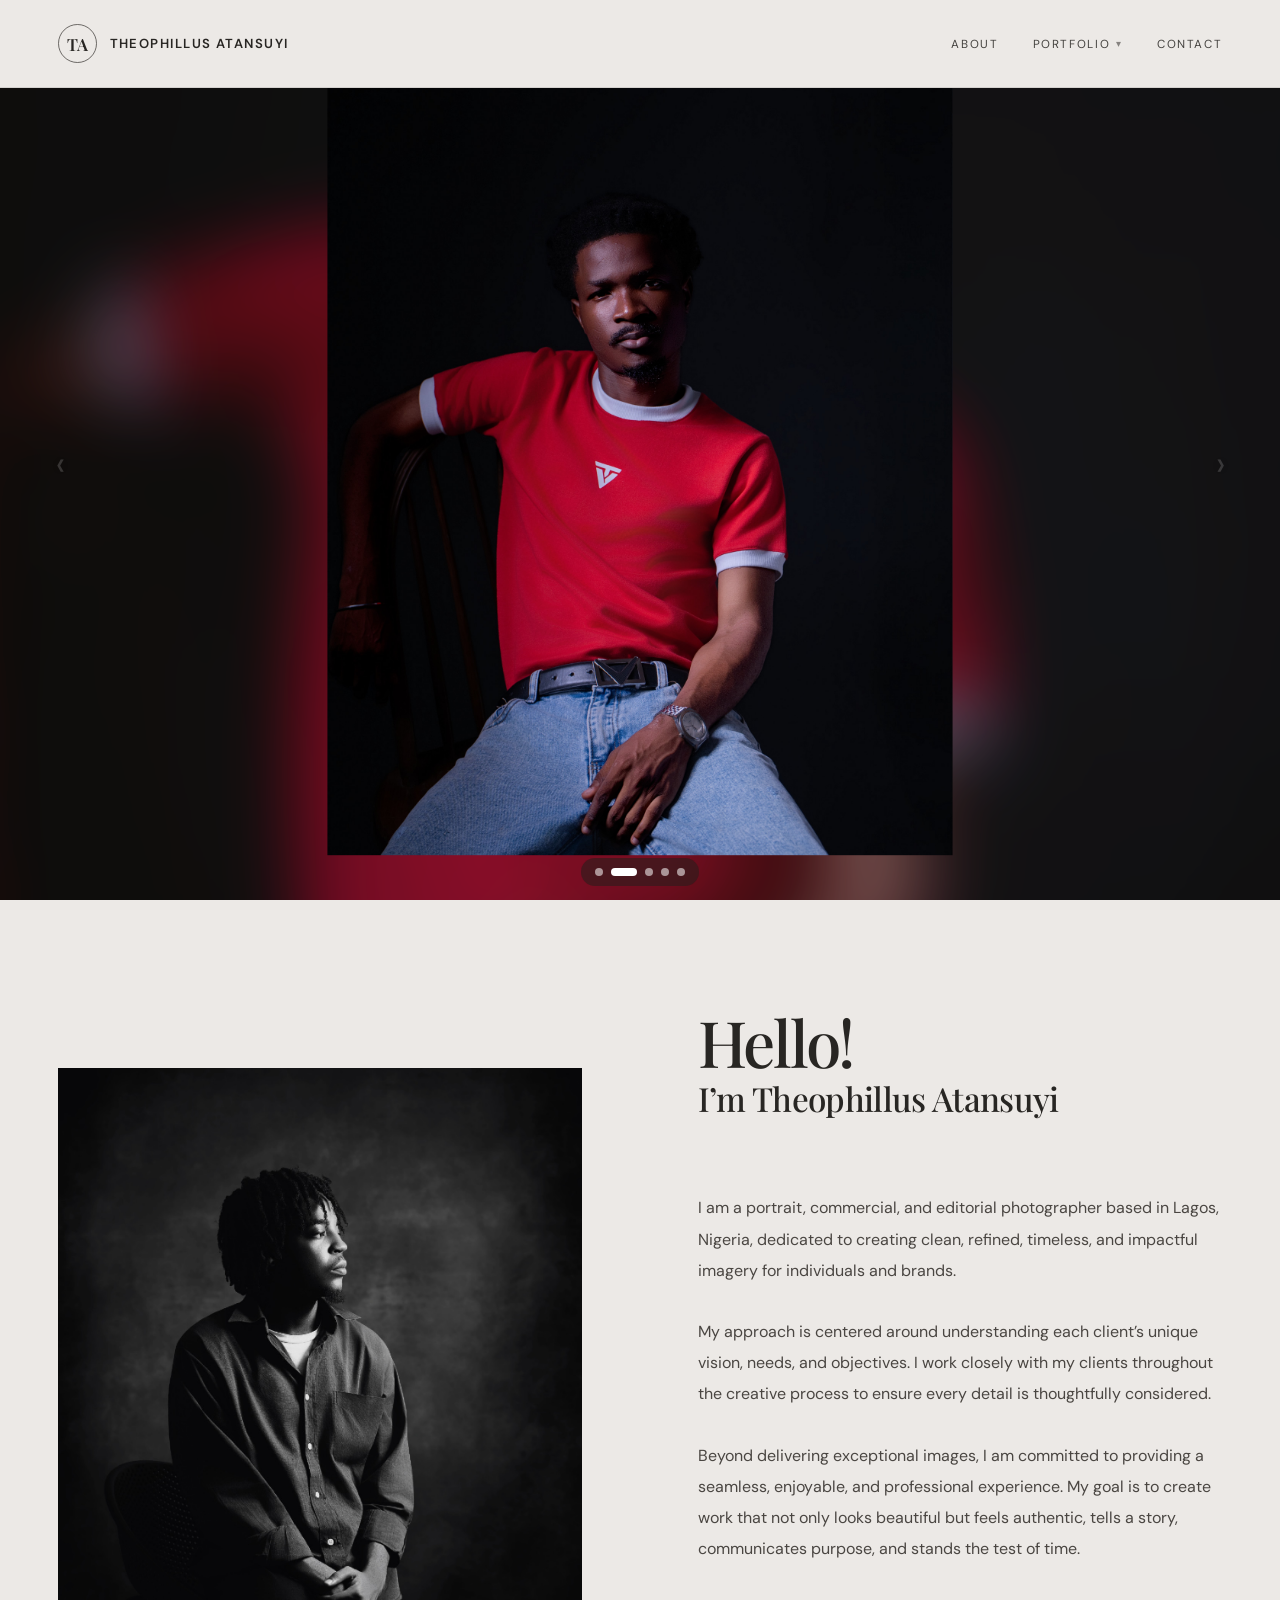
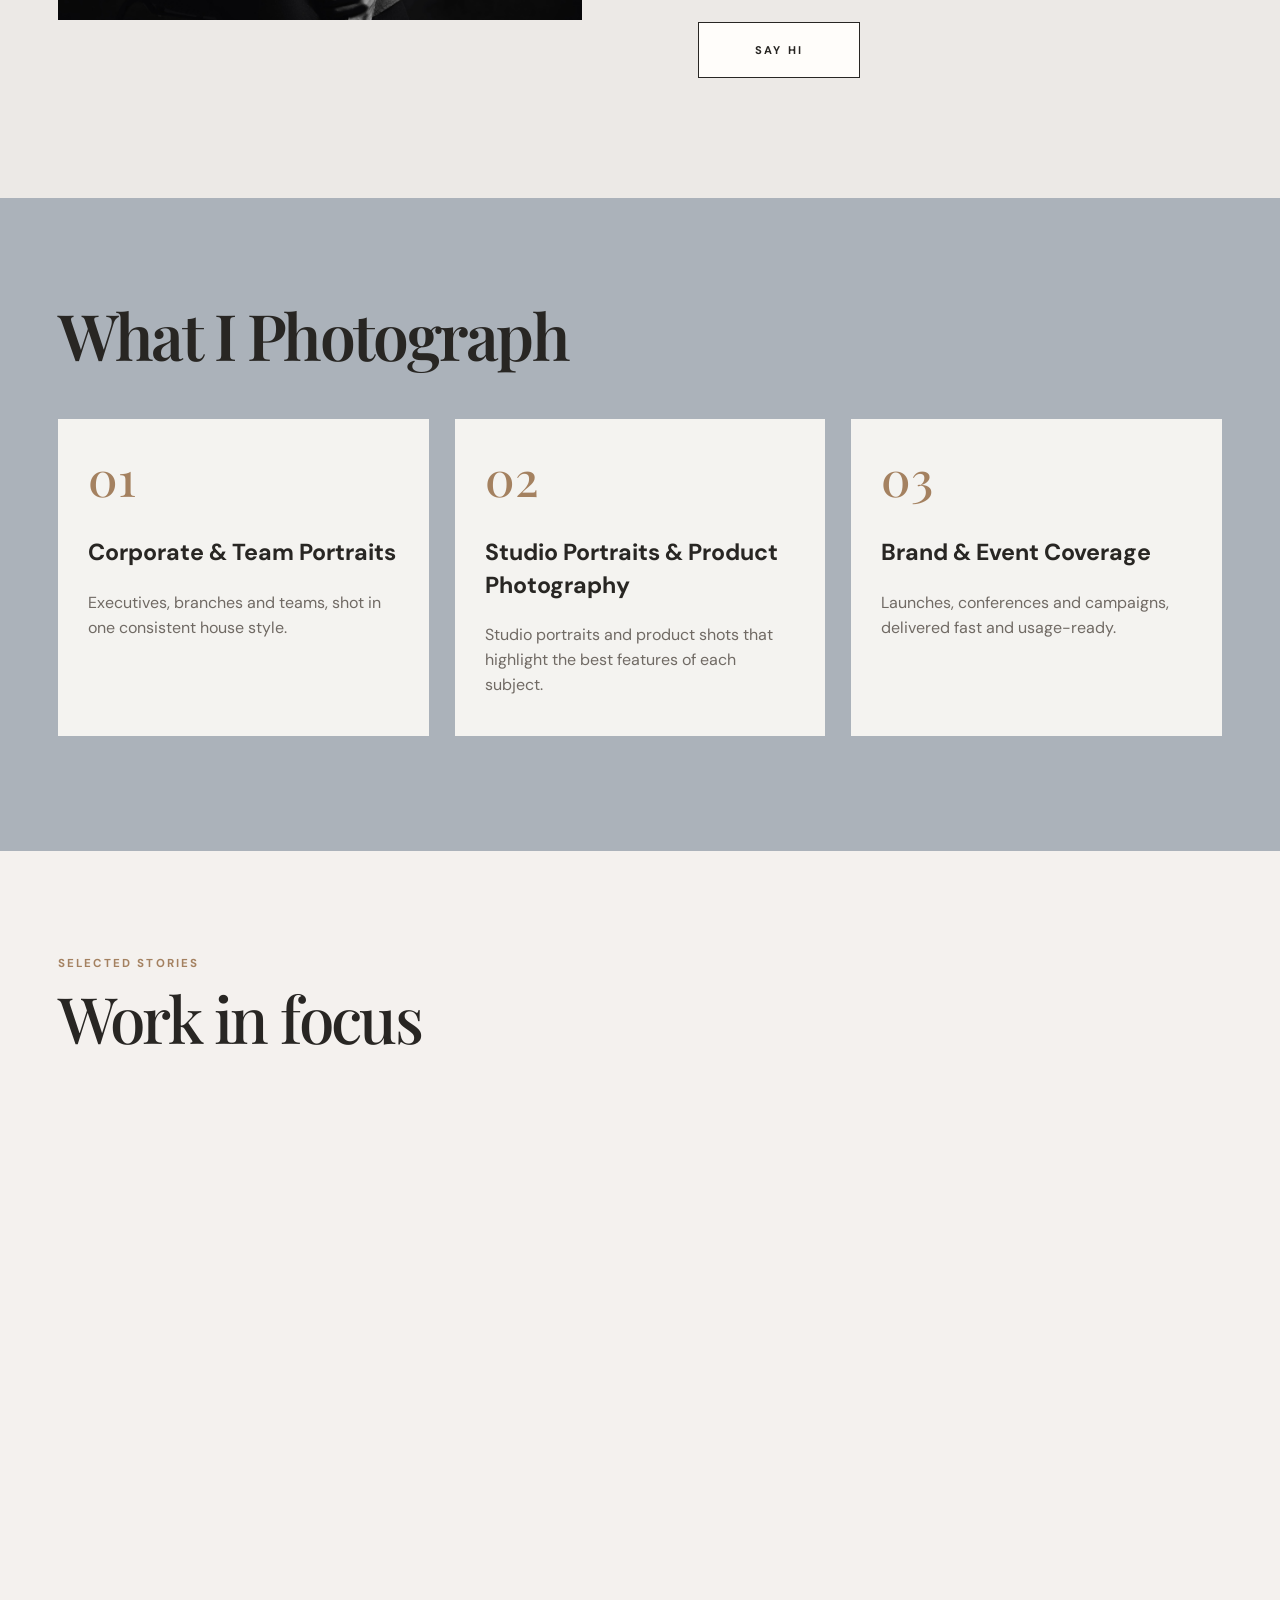
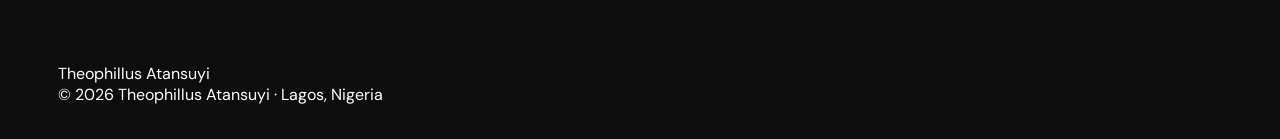
==== commit 67d468f6: "removed qr" ====
--- a/index.html
+++ b/index.html
@@ -34,8 +34,8 @@
           Portfolio <span class="caret">▾</span>
         </a>
         <div class="nav-dropdown__menu">
-          <a href="editorial.html">Editorial</a>
-          <a href="fashion.html">Fashion</a>
+          <a href="editorial.html">Editorial/Fashion</a>
+          <a href="event.html">Event</a>
           <a href="portrait.html">Portrait</a>
           <a href="product.html">Product</a>
         </div>
@@ -132,14 +132,14 @@
           <a class="gallery-item" href="editorial.html">
             <!-- Replace the src below with your chosen Editorial cover image -->
             <img src="./images/EDITORIALS/editorial1.jpg" alt="Editorial Work" loading="lazy">
-            <div class="gallery-item__overlay"><span>Editorial</span></div>
-          </a>
-
-          <!-- FASHION COVER -->
-          <a class="gallery-item" href="fashion.html">
-            <!-- Replace the src below with your chosen Fashion cover image -->
-            <img src="./images/EVENTS/event1.jpg" alt="Fashion Work" loading="lazy">
-            <div class="gallery-item__overlay"><span>Fashion</span></div>
+            <div class="gallery-item__overlay"><span>Editorial/Fashion</span></div>
+          </a>
+
+          <!-- EVENT COVER -->
+          <a class="gallery-item" href="event.html">
+            <!-- Replace the src below with your chosen Event cover image -->
+            <img src="./images/EVENTS/event1.jpg" alt="Event Work" loading="lazy">
+            <div class="gallery-item__overlay"><span>Event</span></div>
           </a>
 
           <!-- PORTRAIT COVER -->
@@ -152,7 +152,7 @@
           <!-- PRODUCT COVER -->
           <a class="gallery-item" href="product.html">
             <!-- Replace the src below with your chosen Product cover image -->
-            <img src="./images/PRODUCTS/product1.jpg" alt="Product Work" loading="lazy">
+            <img src="./images/PRODUCTS/product1.JPG" alt="Product Work" loading="lazy">
             <div class="gallery-item__overlay"><span>Product</span></div>
           </a>
 
@@ -197,15 +197,6 @@
               <svg viewBox="0 0 24 24" fill="none" stroke="currentColor" stroke-width="1.8" stroke-linecap="round" stroke-linejoin="round" aria-hidden="true"><rect x="2" y="4" width="20" height="16" rx="2"/><path d="m22 7-10 5L2 7"/></svg>
               Email
             </a>
-          </div>
-
-          <!-- QR Cards -->
-          <div class="qr-card">
-            <img src="https://api.qrserver.com/v1/create-qr-code/?size=240x240&margin=0&data=https%3A%2F%2Ftheoatansuyi.vercel.app" alt="Scan to visit my website" loading="lazy" width="120" height="120">
-            <div class="qr-card__copy">
-              <strong>Scan to visit</strong>
-              <span>Opens my portfolio site</span>
-            </div>
           </div>
 
         </div>
